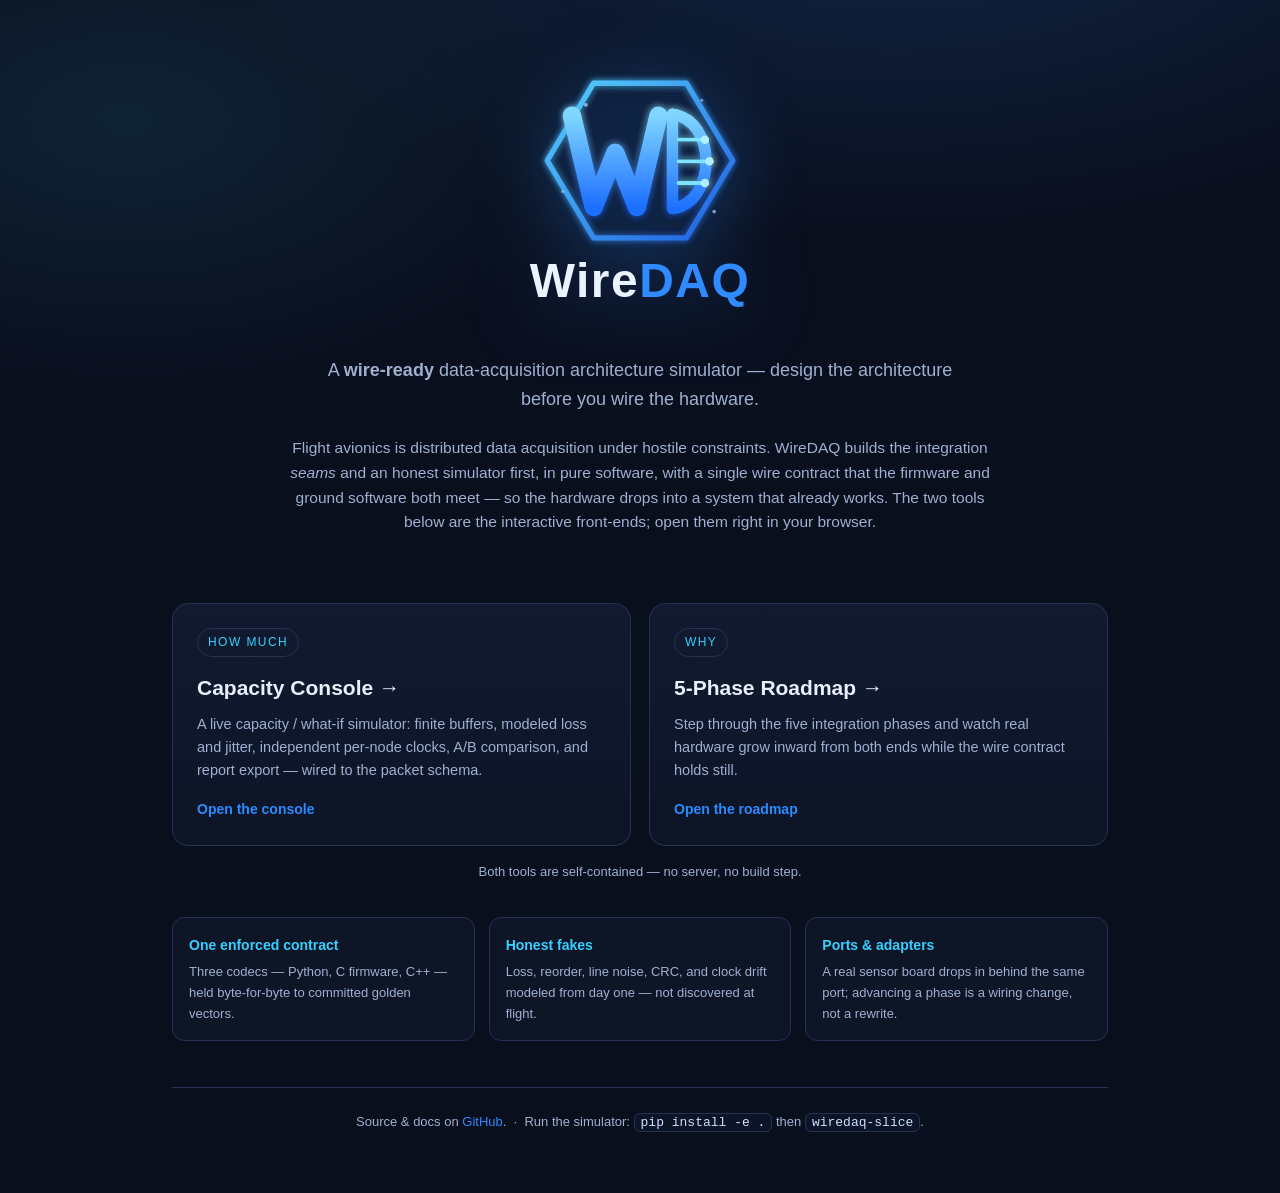
==== site/index.html @ 1b827f24 "Demo site: vector (SVG) logo, transparent background (no white plate) Replace the raster logo + whit" ====
<!DOCTYPE html>
<html lang="en">
<head>
<meta charset="utf-8" />
<meta name="viewport" content="width=device-width, initial-scale=1" />
<title>WireDAQ — wire-ready DAQ architecture simulator</title>
<meta name="description" content="A wire-ready data-acquisition (DAQ) architecture simulator — design the architecture before you wire the hardware. Interactive demos." />
<link rel="icon" type="image/svg+xml" href="./logo.svg" />
<style>
  :root{
    --bg:#0a0f1e; --bg2:#0d1426; --panel:#111a30; --panel2:#16213d;
    --ink:#e8eefc; --muted:#9fb0d0; --line:#243352;
    --blue:#2b8cff; --cyan:#38d0ff; --accent:#1e6fff;
  }
  *{box-sizing:border-box}
  html,body{margin:0}
  body{
    font:16px/1.6 -apple-system,BlinkMacSystemFont,"Segoe UI",Roboto,Helvetica,Arial,sans-serif;
    color:var(--ink); background:
      radial-gradient(1200px 600px at 70% -10%, rgba(43,140,255,.18), transparent 60%),
      radial-gradient(900px 500px at 10% 10%, rgba(56,208,255,.10), transparent 55%),
      var(--bg);
    min-height:100vh;
  }
  .wrap{max-width:980px; margin:0 auto; padding:0 22px}
  header{padding:60px 0 28px; text-align:center}
  .logo-plate{display:inline-block; padding:0}
  .logo-plate img{display:block; width:340px; max-width:80vw; height:auto;
    filter:drop-shadow(0 12px 38px rgba(43,140,255,.35))}
  .sr-only{position:absolute; width:1px; height:1px; padding:0; margin:-1px;
    overflow:hidden; clip:rect(0,0,0,0); white-space:nowrap; border:0}
  .tag{color:var(--muted); font-size:18px; max-width:640px; margin:26px auto 0}
  .lede{color:var(--muted); max-width:720px; margin:22px auto 0; font-size:15.5px}
  .cards{display:grid; grid-template-columns:1fr 1fr; gap:18px; margin:40px 0 16px}
  @media(max-width:680px){.cards{grid-template-columns:1fr}}
  .card{
    display:block; text-decoration:none; color:inherit;
    background:linear-gradient(180deg,var(--panel),var(--bg2));
    border:1px solid var(--line); border-radius:16px; padding:24px;
    transition:transform .15s ease, border-color .15s ease, box-shadow .15s ease;
  }
  .card:hover{transform:translateY(-4px); border-color:var(--blue);
    box-shadow:0 16px 40px rgba(10,16,34,.6), 0 0 0 1px rgba(43,140,255,.25) inset}
  .badge{display:inline-block; font-size:12px; letter-spacing:.12em; text-transform:uppercase;
    color:var(--cyan); border:1px solid var(--line); border-radius:999px; padding:4px 10px; margin-bottom:14px}
  .card h2{margin:0 0 8px; font-size:21px}
  .card p{margin:0; color:var(--muted); font-size:14.5px}
  .card .go{margin-top:16px; color:var(--blue); font-weight:600; font-size:14px}
  .note{color:var(--muted); font-size:13px; text-align:center; margin:6px 0 0}
  .feats{display:grid; grid-template-columns:repeat(3,1fr); gap:14px; margin:34px 0}
  @media(max-width:680px){.feats{grid-template-columns:1fr}}
  .feat{background:rgba(17,26,48,.55); border:1px solid var(--line); border-radius:12px; padding:16px}
  .feat h3{margin:0 0 6px; font-size:14px; color:var(--cyan)}
  .feat p{margin:0; color:var(--muted); font-size:13px}
  footer{border-top:1px solid var(--line); margin-top:46px; padding:24px 0 60px; text-align:center; color:var(--muted); font-size:13px}
  a.link{color:var(--blue); text-decoration:none}
  a.link:hover{text-decoration:underline}
  code{background:#0c1428; border:1px solid var(--line); border-radius:6px; padding:1px 6px; font-size:13px; color:#cfe0ff}
</style>
</head>
<body>
<div class="wrap">
  <header>
    <div class="logo-plate">
      <img src="./logo.svg" alt="WireDAQ — wire-ready DAQ architecture simulator" width="340" />
    </div>
    <h1 class="sr-only">WireDAQ</h1>
    <div class="tag">A <strong>wire-ready</strong> data-acquisition architecture simulator —
      design the architecture before you wire the hardware.</div>
    <p class="lede">
      Flight avionics is distributed data acquisition under hostile constraints. WireDAQ
      builds the integration <em>seams</em> and an honest simulator first, in pure software,
      with a single wire contract that the firmware and ground software both meet — so the
      hardware drops into a system that already works. The two tools below are the
      interactive front-ends; open them right in your browser.
    </p>
  </header>

  <section class="cards">
    <a class="card" href="./dashboard/">
      <span class="badge">how much</span>
      <h2>Capacity Console →</h2>
      <p>A live capacity / what-if simulator: finite buffers, modeled loss and jitter,
         independent per-node clocks, A/B comparison, and report export — wired to the
         packet schema.</p>
      <div class="go">Open the console</div>
    </a>
    <a class="card" href="./roadmap.html">
      <span class="badge">why</span>
      <h2>5-Phase Roadmap →</h2>
      <p>Step through the five integration phases and watch real hardware grow inward from
         both ends while the wire contract holds still.</p>
      <div class="go">Open the roadmap</div>
    </a>
  </section>
  <p class="note">Both tools are self-contained — no server, no build step.</p>

  <section class="feats">
    <div class="feat"><h3>One enforced contract</h3><p>Three codecs — Python, C firmware, C++ — held byte-for-byte to committed golden vectors.</p></div>
    <div class="feat"><h3>Honest fakes</h3><p>Loss, reorder, line noise, CRC, and clock drift modeled from day one — not discovered at flight.</p></div>
    <div class="feat"><h3>Ports &amp; adapters</h3><p>A real sensor board drops in behind the same port; advancing a phase is a wiring change, not a rewrite.</p></div>
  </section>

  <footer>
    Source &amp; docs on <a class="link" href="https://github.com/wuisabel-gif/WireDAQ">GitHub</a>.
    &nbsp;·&nbsp; Run the simulator: <code>pip install -e .</code> then <code>wiredaq-slice</code>.
  </footer>
</div>
</body>
</html>
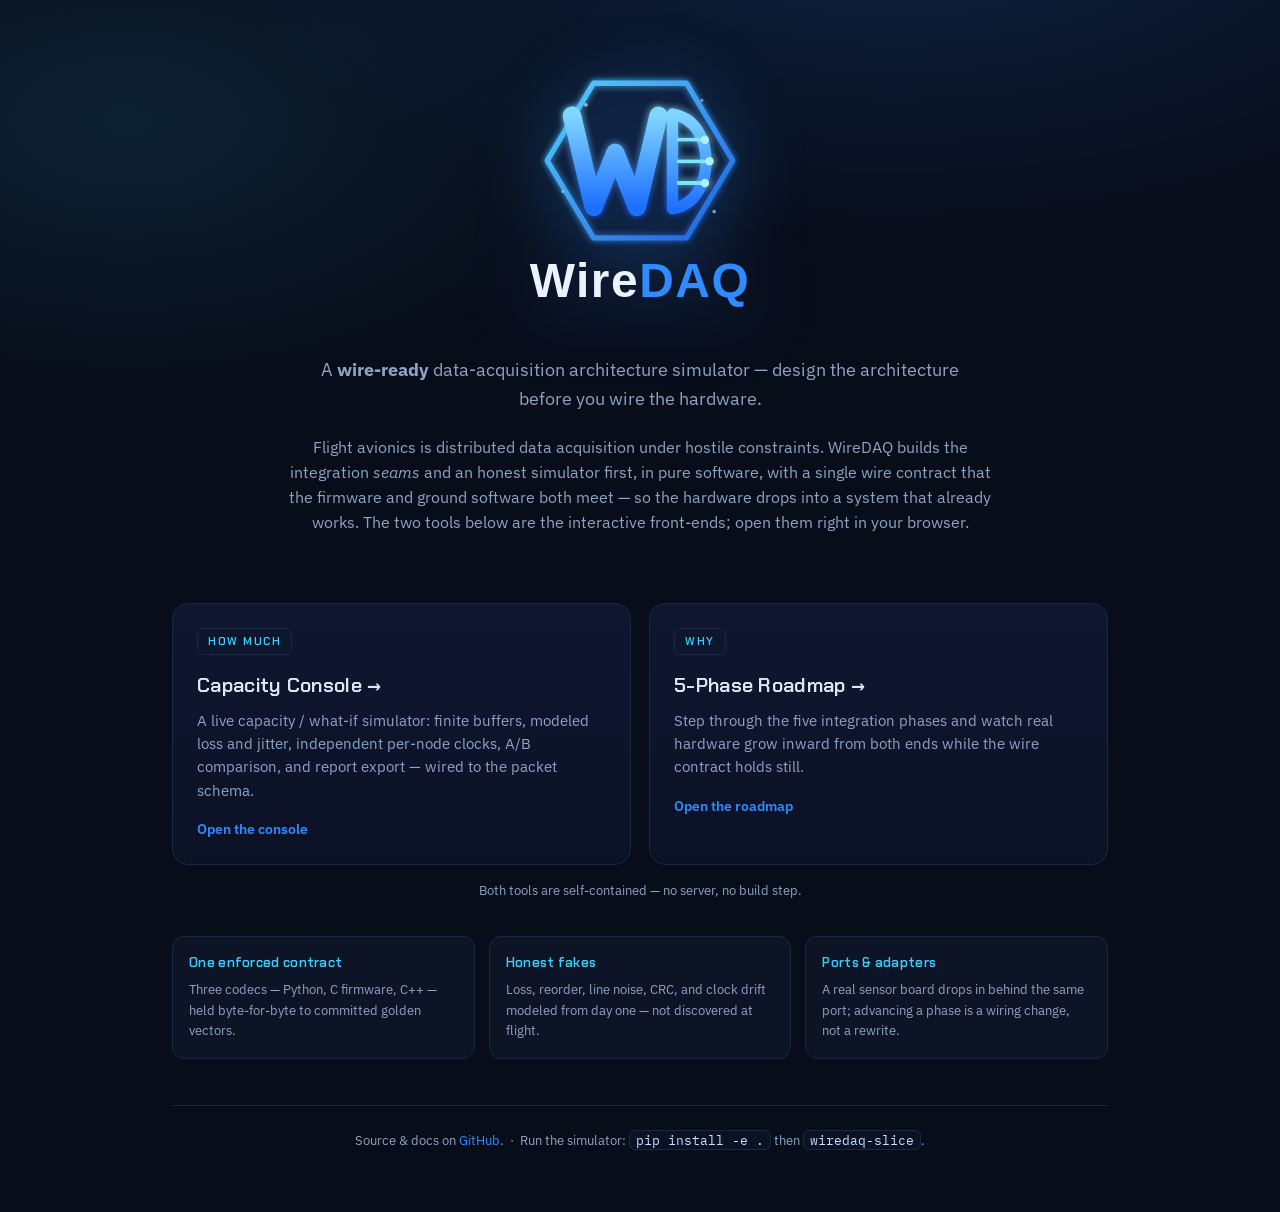
==== commit f761fa9d: "Unify demo pages on a logo-derived navy + blue/cyan palette The landing page and the two interactive" ====
--- a/site/index.html
+++ b/site/index.html
@@ -6,16 +6,19 @@
 <title>WireDAQ — wire-ready DAQ architecture simulator</title>
 <meta name="description" content="A wire-ready data-acquisition (DAQ) architecture simulator — design the architecture before you wire the hardware. Interactive demos." />
 <link rel="icon" type="image/svg+xml" href="./logo.svg" />
+<link rel="preconnect" href="https://fonts.googleapis.com">
+<link rel="preconnect" href="https://fonts.gstatic.com" crossorigin>
+<link href="https://fonts.googleapis.com/css2?family=Chakra+Petch:wght@500;600;700&family=IBM+Plex+Mono:wght@400;500&family=IBM+Plex+Sans:wght@400;500;600&display=swap" rel="stylesheet">
 <style>
   :root{
-    --bg:#0a0f1e; --bg2:#0d1426; --panel:#111a30; --panel2:#16213d;
-    --ink:#e8eefc; --muted:#9fb0d0; --line:#243352;
-    --blue:#2b8cff; --cyan:#38d0ff; --accent:#1e6fff;
+    --bg:#080d1a; --bg2:#0b1226; --panel:#0f1730; --panel2:#131d3a;
+    --ink:#dbe6f7; --muted:#8fa3c4; --line:#1c2742; --line-2:#283655;
+    --blue:#2f8bff; --cyan:#38d0ff; --accent:#2f8bff;
   }
   *{box-sizing:border-box}
   html,body{margin:0}
   body{
-    font:16px/1.6 -apple-system,BlinkMacSystemFont,"Segoe UI",Roboto,Helvetica,Arial,sans-serif;
+    font:15px/1.6 "IBM Plex Sans",system-ui,sans-serif;
     color:var(--ink); background:
       radial-gradient(1200px 600px at 70% -10%, rgba(43,140,255,.18), transparent 60%),
       radial-gradient(900px 500px at 10% 10%, rgba(56,208,255,.10), transparent 55%),
@@ -41,21 +44,22 @@
   }
   .card:hover{transform:translateY(-4px); border-color:var(--blue);
     box-shadow:0 16px 40px rgba(10,16,34,.6), 0 0 0 1px rgba(43,140,255,.25) inset}
-  .badge{display:inline-block; font-size:12px; letter-spacing:.12em; text-transform:uppercase;
-    color:var(--cyan); border:1px solid var(--line); border-radius:999px; padding:4px 10px; margin-bottom:14px}
-  .card h2{margin:0 0 8px; font-size:21px}
+  .badge{display:inline-block; font-family:"Chakra Petch",sans-serif; font-weight:600;
+    font-size:11px; letter-spacing:.14em; text-transform:uppercase;
+    color:var(--cyan); border:1px solid var(--line); border-radius:6px; padding:4px 10px; margin-bottom:14px}
+  .card h2{margin:0 0 8px; font-size:20px; font-family:"Chakra Petch",sans-serif; font-weight:600; letter-spacing:.3px}
   .card p{margin:0; color:var(--muted); font-size:14.5px}
   .card .go{margin-top:16px; color:var(--blue); font-weight:600; font-size:14px}
   .note{color:var(--muted); font-size:13px; text-align:center; margin:6px 0 0}
   .feats{display:grid; grid-template-columns:repeat(3,1fr); gap:14px; margin:34px 0}
   @media(max-width:680px){.feats{grid-template-columns:1fr}}
   .feat{background:rgba(17,26,48,.55); border:1px solid var(--line); border-radius:12px; padding:16px}
-  .feat h3{margin:0 0 6px; font-size:14px; color:var(--cyan)}
+  .feat h3{margin:0 0 6px; font-size:13px; color:var(--cyan); font-family:"Chakra Petch",sans-serif; font-weight:600; letter-spacing:.3px}
   .feat p{margin:0; color:var(--muted); font-size:13px}
   footer{border-top:1px solid var(--line); margin-top:46px; padding:24px 0 60px; text-align:center; color:var(--muted); font-size:13px}
   a.link{color:var(--blue); text-decoration:none}
   a.link:hover{text-decoration:underline}
-  code{background:#0c1428; border:1px solid var(--line); border-radius:6px; padding:1px 6px; font-size:13px; color:#cfe0ff}
+  code{font-family:"IBM Plex Mono",monospace; background:#0a1226; border:1px solid var(--line); border-radius:6px; padding:1px 6px; font-size:12.5px; color:#cfe0ff}
 </style>
 </head>
 <body>
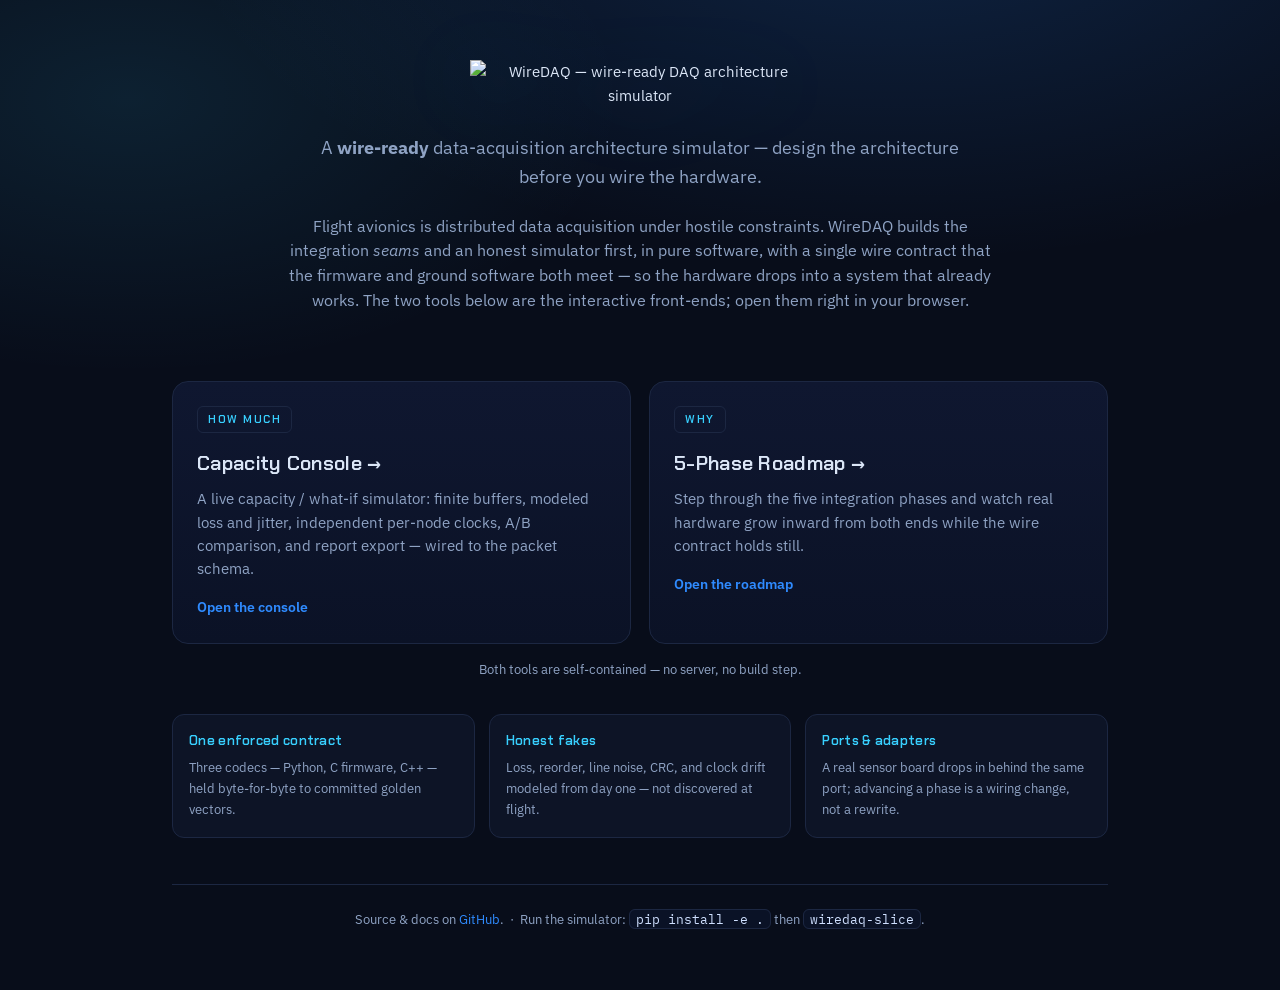
==== commit c99c939a: "Use absolute /WireDAQ/ paths for logo assets; drop duplicate copies Reference the logo (logo.svg) an" ====
--- a/site/index.html
+++ b/site/index.html
@@ -5,7 +5,7 @@
 <meta name="viewport" content="width=device-width, initial-scale=1" />
 <title>WireDAQ — wire-ready DAQ architecture simulator</title>
 <meta name="description" content="A wire-ready data-acquisition (DAQ) architecture simulator — design the architecture before you wire the hardware. Interactive demos." />
-<link rel="icon" type="image/svg+xml" href="./logo.svg" />
+<link rel="icon" type="image/svg+xml" href="/WireDAQ/logo-mark.svg" />
 <link rel="preconnect" href="https://fonts.googleapis.com">
 <link rel="preconnect" href="https://fonts.gstatic.com" crossorigin>
 <link href="https://fonts.googleapis.com/css2?family=Chakra+Petch:wght@500;600;700&family=IBM+Plex+Mono:wght@400;500&family=IBM+Plex+Sans:wght@400;500;600&display=swap" rel="stylesheet">
@@ -66,7 +66,7 @@
 <div class="wrap">
   <header>
     <div class="logo-plate">
-      <img src="./logo.svg" alt="WireDAQ — wire-ready DAQ architecture simulator" width="340" />
+      <img src="/WireDAQ/logo.svg" alt="WireDAQ — wire-ready DAQ architecture simulator" width="340" />
     </div>
     <h1 class="sr-only">WireDAQ</h1>
     <div class="tag">A <strong>wire-ready</strong> data-acquisition architecture simulator —
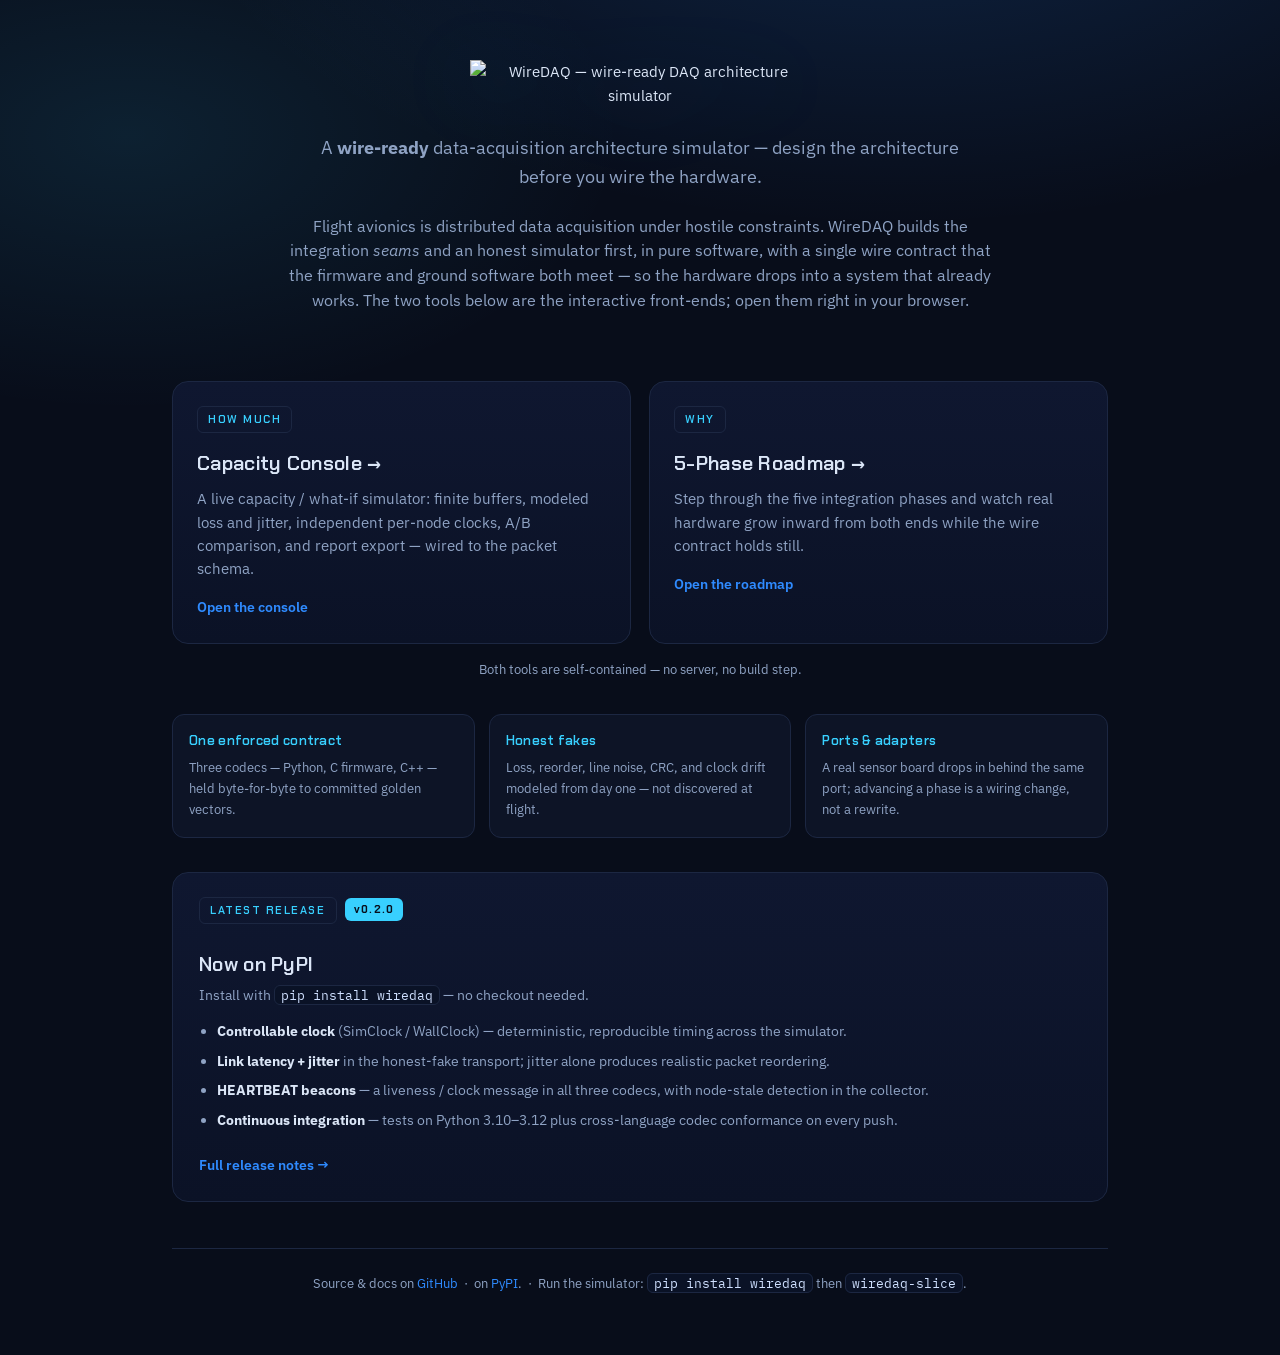
==== commit 7aa6bcb3: "site: add v0.2.0 'what's new' section + PyPI install" ====
--- a/site/index.html
+++ b/site/index.html
@@ -60,6 +60,20 @@
   a.link{color:var(--blue); text-decoration:none}
   a.link:hover{text-decoration:underline}
   code{font-family:"IBM Plex Mono",monospace; background:#0a1226; border:1px solid var(--line); border-radius:6px; padding:1px 6px; font-size:12.5px; color:#cfe0ff}
+  .release{background:linear-gradient(180deg,var(--panel),var(--bg2));
+    border:1px solid var(--line); border-radius:16px; padding:24px 26px; margin:34px 0}
+  .release h2{margin:10px 0 4px; font-size:20px; font-family:"Chakra Petch",sans-serif;
+    font-weight:600; letter-spacing:.3px}
+  .rel-sub{margin:0 0 14px; color:var(--muted); font-size:14px}
+  .rel-list{margin:0; padding-left:18px; color:var(--muted); font-size:14px}
+  .rel-list li{margin:7px 0}
+  .rel-list strong{color:var(--ink)}
+  .rel-link{display:inline-block; margin-top:16px; color:var(--blue); font-weight:600;
+    font-size:14px; text-decoration:none}
+  .rel-link:hover{text-decoration:underline}
+  .pill{display:inline-block; font-family:"Chakra Petch",sans-serif; font-weight:700;
+    font-size:11px; letter-spacing:.12em; color:#08101e; background:var(--cyan);
+    border-radius:6px; padding:3px 9px; margin-left:8px; vertical-align:middle}
 </style>
 </head>
 <body>
@@ -105,9 +119,23 @@
     <div class="feat"><h3>Ports &amp; adapters</h3><p>A real sensor board drops in behind the same port; advancing a phase is a wiring change, not a rewrite.</p></div>
   </section>
 
+  <section class="release">
+    <span class="badge">latest release</span><span class="pill">v0.2.0</span>
+    <h2>Now on PyPI</h2>
+    <p class="rel-sub">Install with <code>pip install wiredaq</code> — no checkout needed.</p>
+    <ul class="rel-list">
+      <li><strong>Controllable clock</strong> (SimClock / WallClock) — deterministic, reproducible timing across the simulator.</li>
+      <li><strong>Link latency + jitter</strong> in the honest-fake transport; jitter alone produces realistic packet reordering.</li>
+      <li><strong>HEARTBEAT beacons</strong> — a liveness / clock message in all three codecs, with node-stale detection in the collector.</li>
+      <li><strong>Continuous integration</strong> — tests on Python 3.10–3.12 plus cross-language codec conformance on every push.</li>
+    </ul>
+    <a class="rel-link" href="https://github.com/wuisabel-gif/WireDAQ/releases/tag/v0.2.0">Full release notes →</a>
+  </section>
+
   <footer>
-    Source &amp; docs on <a class="link" href="https://github.com/wuisabel-gif/WireDAQ">GitHub</a>.
-    &nbsp;·&nbsp; Run the simulator: <code>pip install -e .</code> then <code>wiredaq-slice</code>.
+    Source &amp; docs on <a class="link" href="https://github.com/wuisabel-gif/WireDAQ">GitHub</a>
+    &nbsp;·&nbsp; on <a class="link" href="https://pypi.org/project/wiredaq/">PyPI</a>.
+    &nbsp;·&nbsp; Run the simulator: <code>pip install wiredaq</code> then <code>wiredaq-slice</code>.
   </footer>
 </div>
 </body>
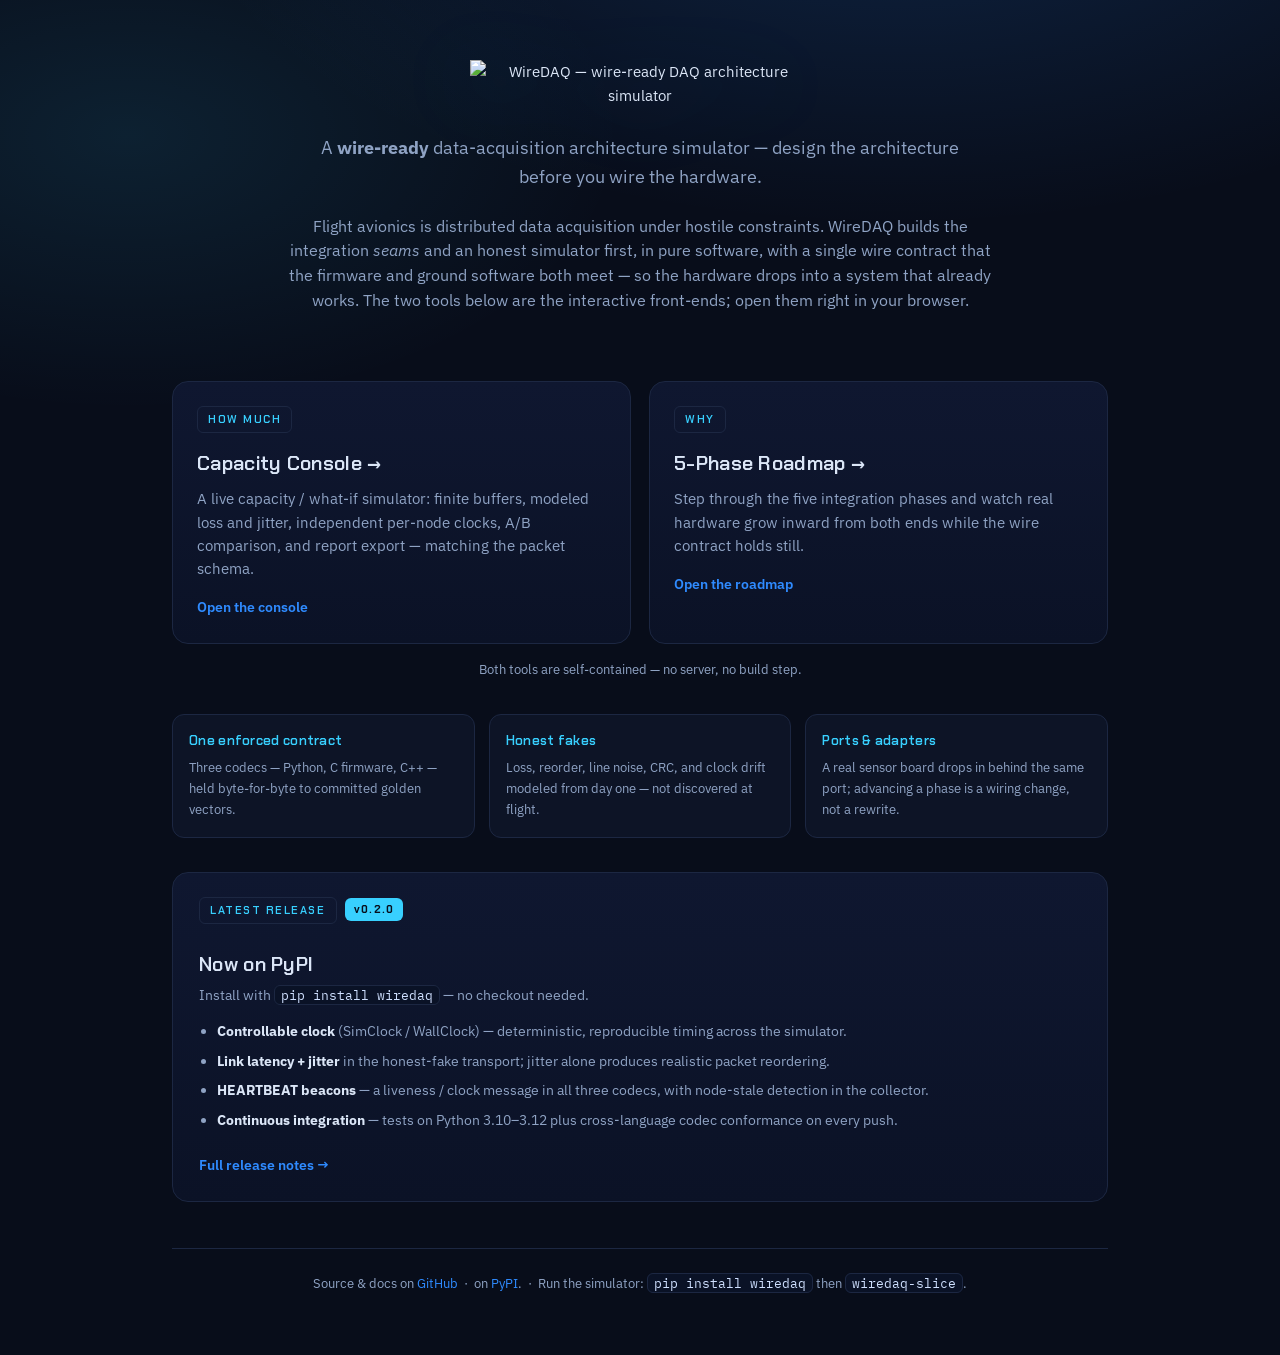
==== commit fe535f78: "docs: fix stale counts, soften overclaims, repair broken demo links - Test count 18 -> 45 (README, b" ====
--- a/site/index.html
+++ b/site/index.html
@@ -99,7 +99,7 @@
       <span class="badge">how much</span>
       <h2>Capacity Console →</h2>
       <p>A live capacity / what-if simulator: finite buffers, modeled loss and jitter,
-         independent per-node clocks, A/B comparison, and report export — wired to the
+         independent per-node clocks, A/B comparison, and report export — matching the
          packet schema.</p>
       <div class="go">Open the console</div>
     </a>
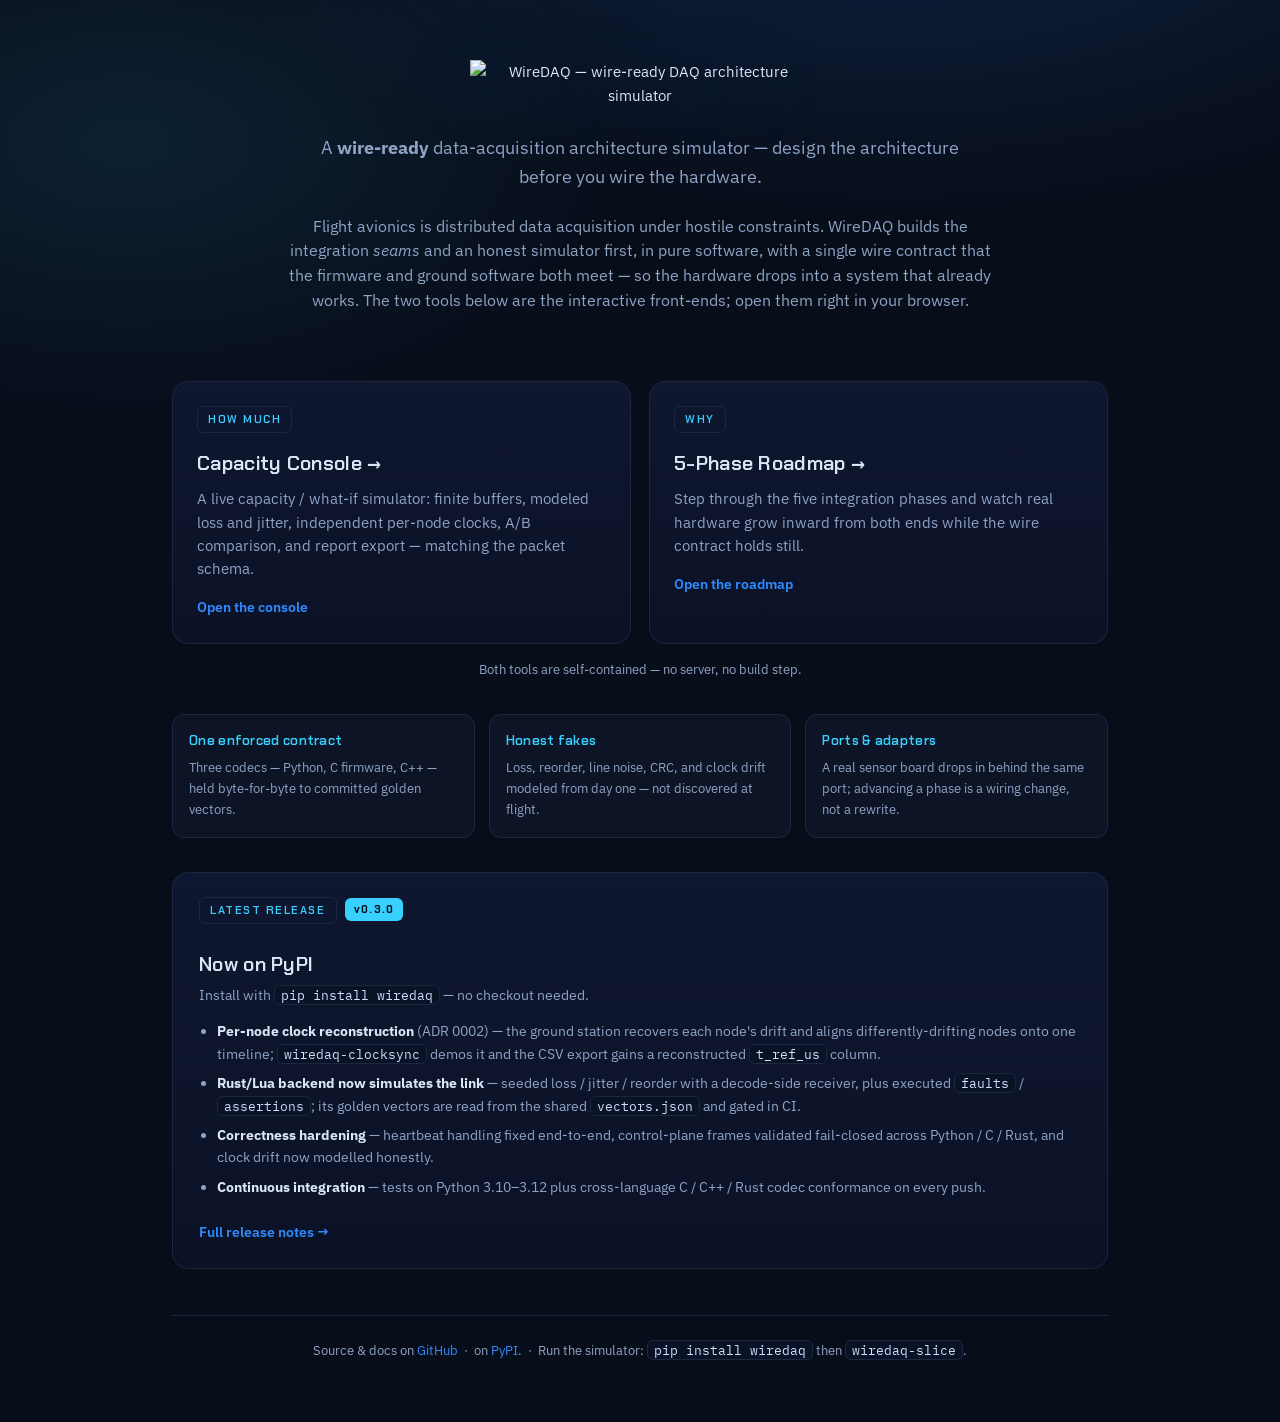
==== commit 8141dd95: "chore: prep 0.3.0 release" ====
--- a/site/index.html
+++ b/site/index.html
@@ -120,16 +120,16 @@
   </section>
 
   <section class="release">
-    <span class="badge">latest release</span><span class="pill">v0.2.0</span>
+    <span class="badge">latest release</span><span class="pill">v0.3.0</span>
     <h2>Now on PyPI</h2>
     <p class="rel-sub">Install with <code>pip install wiredaq</code> — no checkout needed.</p>
     <ul class="rel-list">
-      <li><strong>Controllable clock</strong> (SimClock / WallClock) — deterministic, reproducible timing across the simulator.</li>
-      <li><strong>Link latency + jitter</strong> in the honest-fake transport; jitter alone produces realistic packet reordering.</li>
-      <li><strong>HEARTBEAT beacons</strong> — a liveness / clock message in all three codecs, with node-stale detection in the collector.</li>
-      <li><strong>Continuous integration</strong> — tests on Python 3.10–3.12 plus cross-language codec conformance on every push.</li>
+      <li><strong>Per-node clock reconstruction</strong> (ADR 0002) — the ground station recovers each node's drift and aligns differently-drifting nodes onto one timeline; <code>wiredaq-clocksync</code> demos it and the CSV export gains a reconstructed <code>t_ref_us</code> column.</li>
+      <li><strong>Rust/Lua backend now simulates the link</strong> — seeded loss / jitter / reorder with a decode-side receiver, plus executed <code>faults</code> / <code>assertions</code>; its golden vectors are read from the shared <code>vectors.json</code> and gated in CI.</li>
+      <li><strong>Correctness hardening</strong> — heartbeat handling fixed end-to-end, control-plane frames validated fail-closed across Python / C / Rust, and clock drift now modelled honestly.</li>
+      <li><strong>Continuous integration</strong> — tests on Python 3.10–3.12 plus cross-language C / C++ / Rust codec conformance on every push.</li>
     </ul>
-    <a class="rel-link" href="https://github.com/wuisabel-gif/WireDAQ/releases/tag/v0.2.0">Full release notes →</a>
+    <a class="rel-link" href="https://github.com/wuisabel-gif/WireDAQ/releases/tag/v0.3.0">Full release notes →</a>
   </section>
 
   <footer>
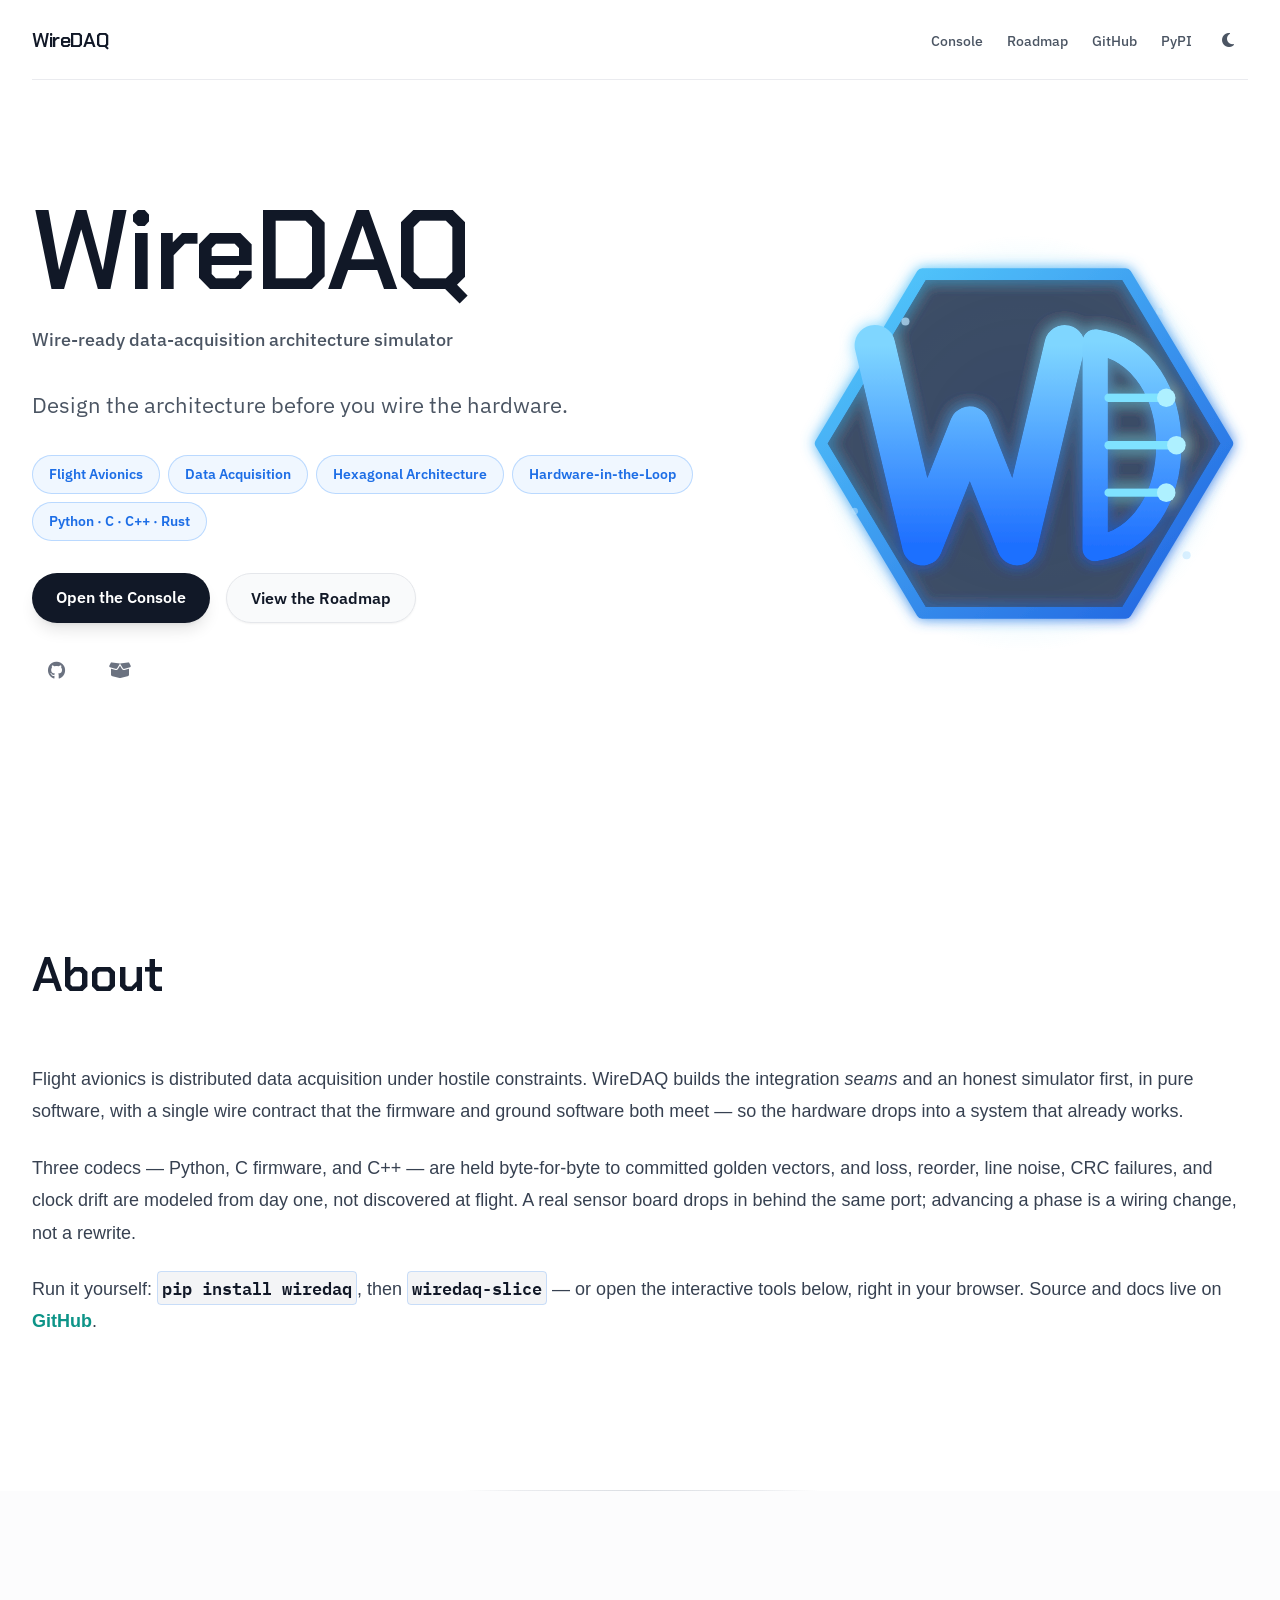
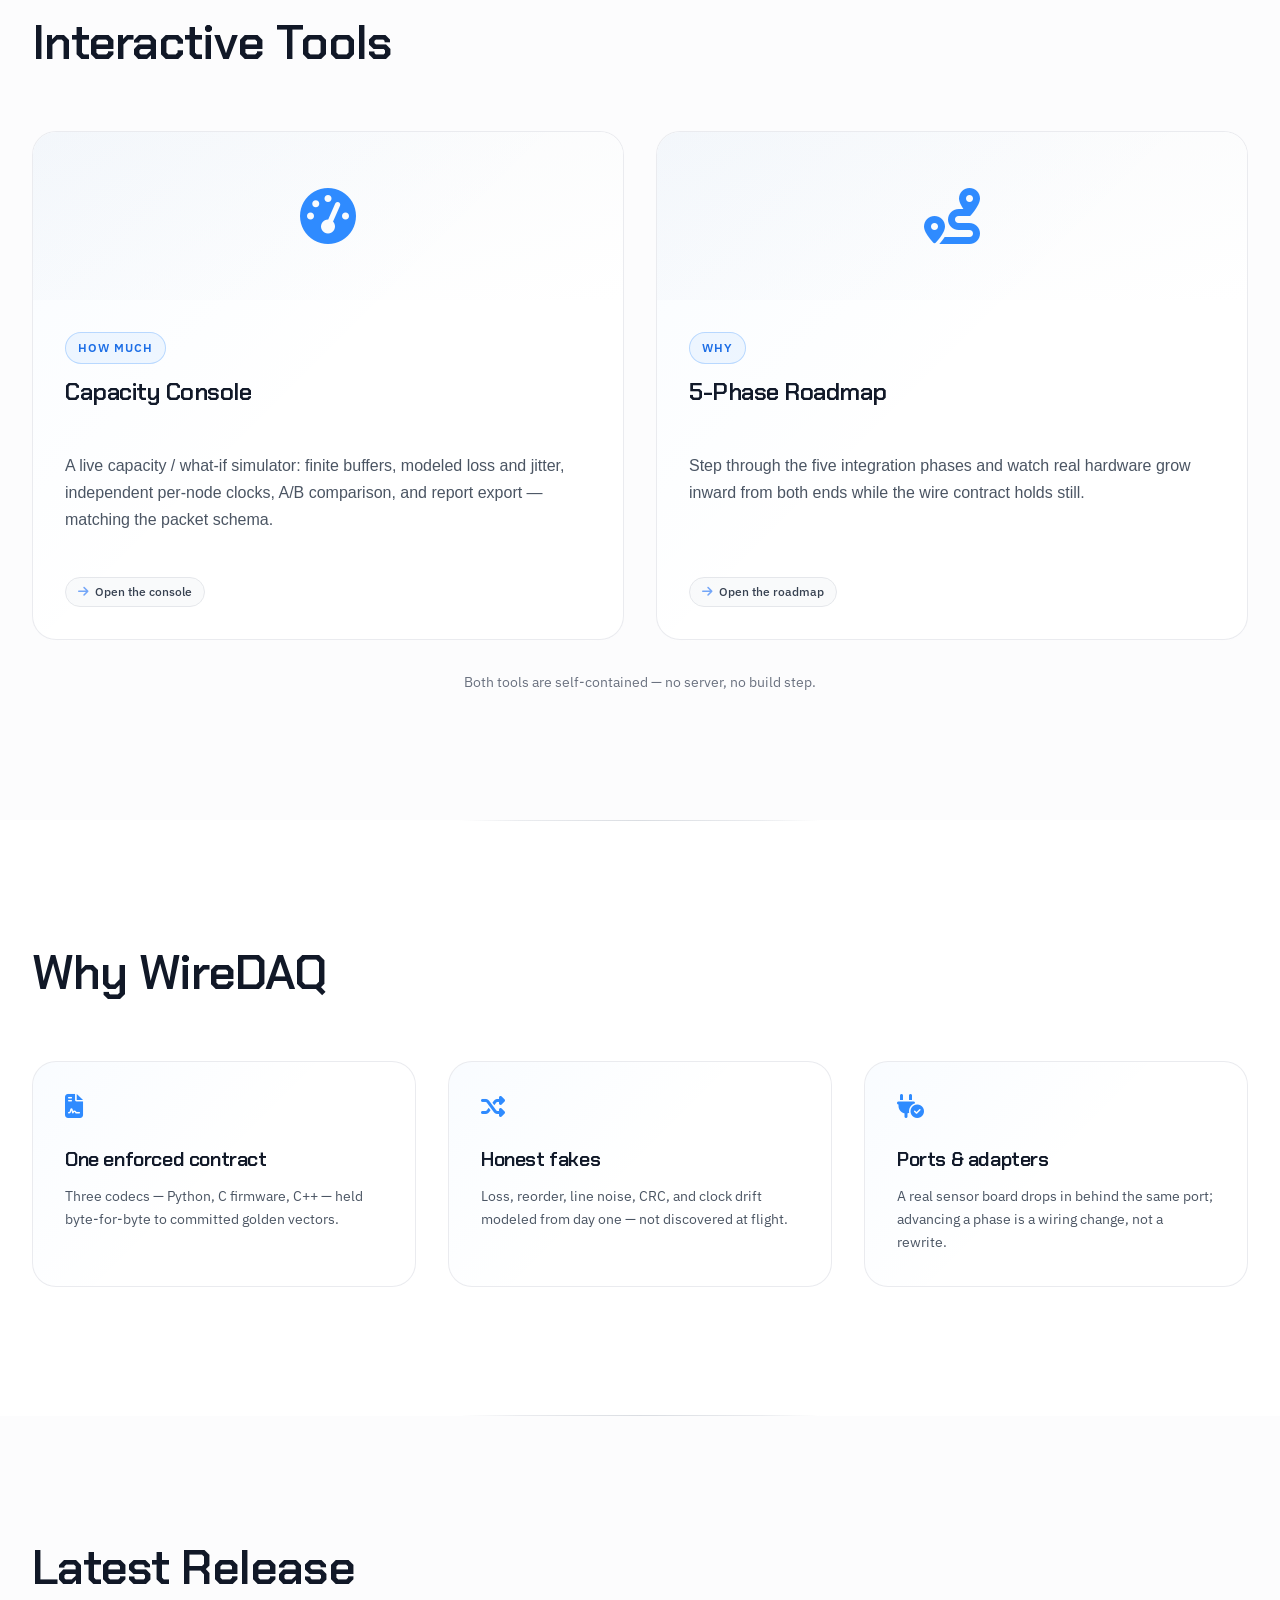
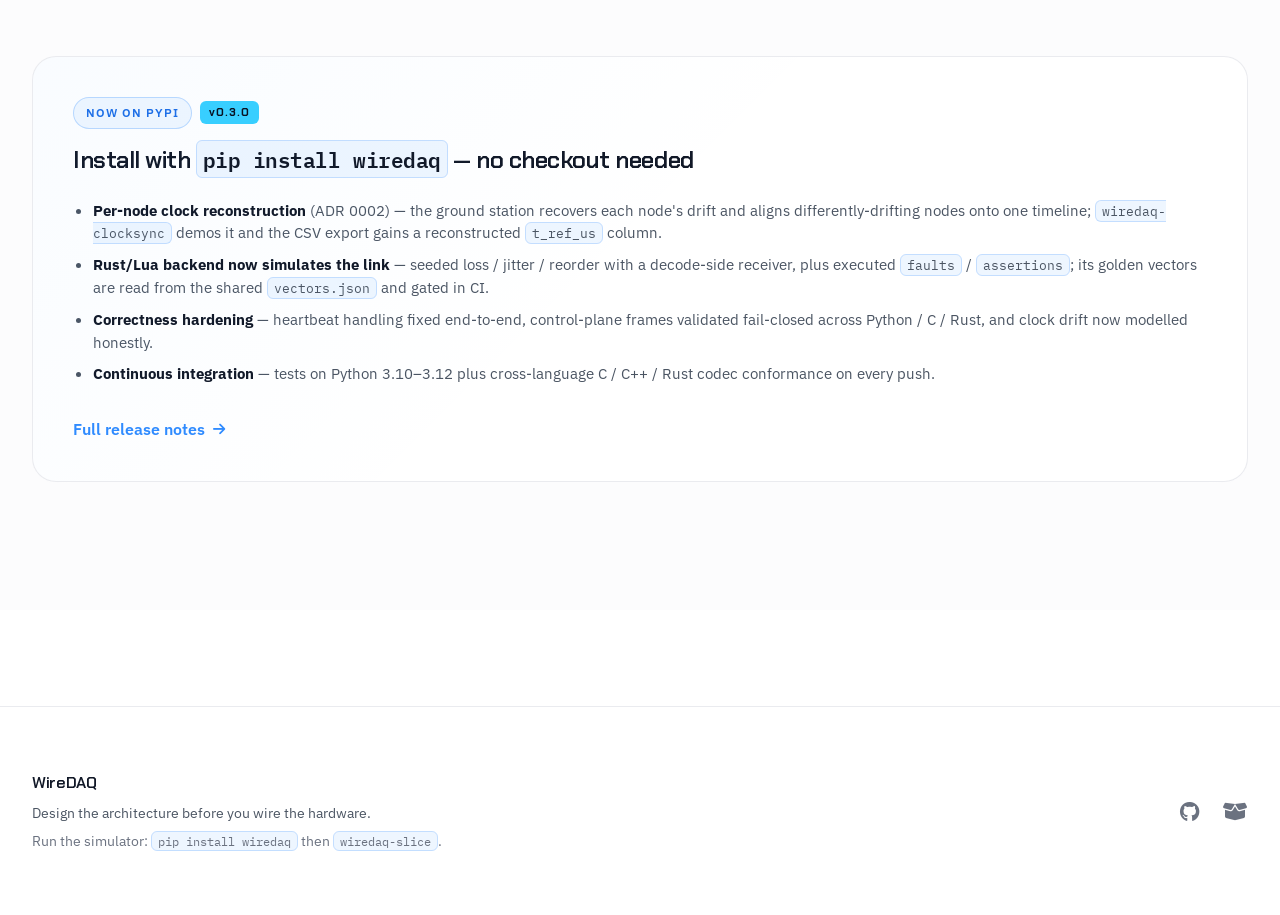
==== commit 00d8b69b: "style: refresh website with template design" ====
--- a/site/index.html
+++ b/site/index.html
@@ -1,142 +1,337 @@
 <!DOCTYPE html>
-<html lang="en">
+<html lang="en" class="scroll-smooth">
 <head>
-<meta charset="utf-8" />
-<meta name="viewport" content="width=device-width, initial-scale=1" />
-<title>WireDAQ — wire-ready DAQ architecture simulator</title>
-<meta name="description" content="A wire-ready data-acquisition (DAQ) architecture simulator — design the architecture before you wire the hardware. Interactive demos." />
-<link rel="icon" type="image/svg+xml" href="/WireDAQ/logo-mark.svg" />
-<link rel="preconnect" href="https://fonts.googleapis.com">
-<link rel="preconnect" href="https://fonts.gstatic.com" crossorigin>
-<link href="https://fonts.googleapis.com/css2?family=Chakra+Petch:wght@500;600;700&family=IBM+Plex+Mono:wght@400;500&family=IBM+Plex+Sans:wght@400;500;600&display=swap" rel="stylesheet">
-<style>
-  :root{
-    --bg:#080d1a; --bg2:#0b1226; --panel:#0f1730; --panel2:#131d3a;
-    --ink:#dbe6f7; --muted:#8fa3c4; --line:#1c2742; --line-2:#283655;
-    --blue:#2f8bff; --cyan:#38d0ff; --accent:#2f8bff;
-  }
-  *{box-sizing:border-box}
-  html,body{margin:0}
-  body{
-    font:15px/1.6 "IBM Plex Sans",system-ui,sans-serif;
-    color:var(--ink); background:
-      radial-gradient(1200px 600px at 70% -10%, rgba(43,140,255,.18), transparent 60%),
-      radial-gradient(900px 500px at 10% 10%, rgba(56,208,255,.10), transparent 55%),
-      var(--bg);
-    min-height:100vh;
-  }
-  .wrap{max-width:980px; margin:0 auto; padding:0 22px}
-  header{padding:60px 0 28px; text-align:center}
-  .logo-plate{display:inline-block; padding:0}
-  .logo-plate img{display:block; width:340px; max-width:80vw; height:auto;
-    filter:drop-shadow(0 12px 38px rgba(43,140,255,.35))}
-  .sr-only{position:absolute; width:1px; height:1px; padding:0; margin:-1px;
-    overflow:hidden; clip:rect(0,0,0,0); white-space:nowrap; border:0}
-  .tag{color:var(--muted); font-size:18px; max-width:640px; margin:26px auto 0}
-  .lede{color:var(--muted); max-width:720px; margin:22px auto 0; font-size:15.5px}
-  .cards{display:grid; grid-template-columns:1fr 1fr; gap:18px; margin:40px 0 16px}
-  @media(max-width:680px){.cards{grid-template-columns:1fr}}
-  .card{
-    display:block; text-decoration:none; color:inherit;
-    background:linear-gradient(180deg,var(--panel),var(--bg2));
-    border:1px solid var(--line); border-radius:16px; padding:24px;
-    transition:transform .15s ease, border-color .15s ease, box-shadow .15s ease;
-  }
-  .card:hover{transform:translateY(-4px); border-color:var(--blue);
-    box-shadow:0 16px 40px rgba(10,16,34,.6), 0 0 0 1px rgba(43,140,255,.25) inset}
-  .badge{display:inline-block; font-family:"Chakra Petch",sans-serif; font-weight:600;
-    font-size:11px; letter-spacing:.14em; text-transform:uppercase;
-    color:var(--cyan); border:1px solid var(--line); border-radius:6px; padding:4px 10px; margin-bottom:14px}
-  .card h2{margin:0 0 8px; font-size:20px; font-family:"Chakra Petch",sans-serif; font-weight:600; letter-spacing:.3px}
-  .card p{margin:0; color:var(--muted); font-size:14.5px}
-  .card .go{margin-top:16px; color:var(--blue); font-weight:600; font-size:14px}
-  .note{color:var(--muted); font-size:13px; text-align:center; margin:6px 0 0}
-  .feats{display:grid; grid-template-columns:repeat(3,1fr); gap:14px; margin:34px 0}
-  @media(max-width:680px){.feats{grid-template-columns:1fr}}
-  .feat{background:rgba(17,26,48,.55); border:1px solid var(--line); border-radius:12px; padding:16px}
-  .feat h3{margin:0 0 6px; font-size:13px; color:var(--cyan); font-family:"Chakra Petch",sans-serif; font-weight:600; letter-spacing:.3px}
-  .feat p{margin:0; color:var(--muted); font-size:13px}
-  footer{border-top:1px solid var(--line); margin-top:46px; padding:24px 0 60px; text-align:center; color:var(--muted); font-size:13px}
-  a.link{color:var(--blue); text-decoration:none}
-  a.link:hover{text-decoration:underline}
-  code{font-family:"IBM Plex Mono",monospace; background:#0a1226; border:1px solid var(--line); border-radius:6px; padding:1px 6px; font-size:12.5px; color:#cfe0ff}
-  .release{background:linear-gradient(180deg,var(--panel),var(--bg2));
-    border:1px solid var(--line); border-radius:16px; padding:24px 26px; margin:34px 0}
-  .release h2{margin:10px 0 4px; font-size:20px; font-family:"Chakra Petch",sans-serif;
-    font-weight:600; letter-spacing:.3px}
-  .rel-sub{margin:0 0 14px; color:var(--muted); font-size:14px}
-  .rel-list{margin:0; padding-left:18px; color:var(--muted); font-size:14px}
-  .rel-list li{margin:7px 0}
-  .rel-list strong{color:var(--ink)}
-  .rel-link{display:inline-block; margin-top:16px; color:var(--blue); font-weight:600;
-    font-size:14px; text-decoration:none}
-  .rel-link:hover{text-decoration:underline}
-  .pill{display:inline-block; font-family:"Chakra Petch",sans-serif; font-weight:700;
-    font-size:11px; letter-spacing:.12em; color:#08101e; background:var(--cyan);
-    border-radius:6px; padding:3px 9px; margin-left:8px; vertical-align:middle}
-</style>
+    <meta charset="UTF-8">
+    <meta name="viewport" content="width=device-width, initial-scale=1.0">
+    <title>WireDAQ | Wire-ready DAQ architecture simulator</title>
+    <meta name="description" content="A wire-ready data-acquisition (DAQ) architecture simulator — design the architecture before you wire the hardware. Interactive console and roadmap, pure software, one enforced wire contract.">
+
+    <meta property="og:title" content="WireDAQ | Wire-ready DAQ architecture simulator">
+    <meta property="og:description" content="Design the architecture before you wire the hardware. An honest DAQ simulator with a single wire contract that firmware and ground software both meet.">
+    <meta property="og:type" content="website">
+    <meta property="og:url" content="https://wuisabel-gif.github.io/WireDAQ/">
+    <meta property="og:image" content="https://wuisabel-gif.github.io/WireDAQ/logo.png">
+
+    <meta name="twitter:card" content="summary_large_image">
+    <meta name="twitter:title" content="WireDAQ | Wire-ready DAQ architecture simulator">
+    <meta name="twitter:description" content="Design the architecture before you wire the hardware. An honest DAQ simulator with a single wire contract that firmware and ground software both meet.">
+    <meta name="twitter:image" content="https://wuisabel-gif.github.io/WireDAQ/logo.png">
+
+    <link rel="canonical" href="https://wuisabel-gif.github.io/WireDAQ/">
+    <link rel="icon" type="image/svg+xml" href="logo-mark.svg">
+
+    <script type="application/ld+json">
+    {
+      "@context": "https://schema.org",
+      "@type": "SoftwareApplication",
+      "name": "WireDAQ",
+      "url": "https://wuisabel-gif.github.io/WireDAQ/",
+      "description": "A wire-ready data-acquisition (DAQ) architecture simulator — design the architecture before you wire the hardware.",
+      "applicationCategory": "DeveloperApplication",
+      "operatingSystem": "Cross-platform",
+      "codeRepository": "https://github.com/wuisabel-gif/WireDAQ",
+      "installUrl": "https://pypi.org/project/wiredaq/",
+      "programmingLanguage": ["Python", "C", "C++", "Rust"]
+    }
+    </script>
+
+    <link rel="stylesheet" href="static/theme.css">
+    <link rel="preconnect" href="https://fonts.googleapis.com">
+    <link rel="preconnect" href="https://fonts.gstatic.com" crossorigin>
+    <link href="https://fonts.googleapis.com/css2?family=Chakra+Petch:wght@500;600;700&family=IBM+Plex+Mono:wght@400;500&family=IBM+Plex+Sans:wght@400;500;600&display=swap" rel="stylesheet">
+    <link rel="stylesheet" href="https://cdnjs.cloudflare.com/ajax/libs/font-awesome/6.4.0/css/all.min.css">
+
+    <style>
+      /* ---- WireDAQ brand layer on top of the template theme ---- */
+      body{font-family:"IBM Plex Sans",system-ui,sans-serif}
+      .heading{font-family:"Chakra Petch",sans-serif;font-weight:600;letter-spacing:-.02em}
+      .fluid-heading-hero{letter-spacing:-.02em}
+      code{font-family:"IBM Plex Mono",ui-monospace,monospace;font-size:.875em;
+           background:rgba(47,139,255,.08);border:1px solid rgba(47,139,255,.22);
+           border-radius:6px;padding:1px 6px}
+      .dark code{background:rgba(56,208,255,.10);border-color:rgba(56,208,255,.25);color:#bfe3ff}
+
+      /* Brand accent — WireDAQ wire-blue/cyan (replaces the template's teal) */
+      .accent{color:#2f8bff}
+      .dark .accent{color:#56cffd}
+      .accent-hover{transition:color .2s ease}
+      .accent-hover:hover{color:#2f8bff}
+      .dark .accent-hover:hover{color:#56cffd}
+      .tag-pill{display:inline-block;padding:.5rem 1rem;font-size:.875rem;font-weight:600;
+        color:#1d6ee6;background:rgba(47,139,255,.07);border:1px solid rgba(47,139,255,.28);
+        border-radius:9999px}
+      .dark .tag-pill{color:#7fd6ff;background:rgba(56,208,255,.08);border-color:rgba(56,208,255,.30)}
+      .badge-pill{display:inline-block;font-size:.75rem;font-weight:600;text-transform:uppercase;
+        letter-spacing:.08em;color:#1d6ee6;background:rgba(47,139,255,.07);
+        border:1px solid rgba(47,139,255,.28);border-radius:9999px;padding:.375rem .75rem}
+      .dark .badge-pill{color:#56cffd;background:rgba(56,208,255,.08);border-color:rgba(56,208,255,.30)}
+      .ver-pill{display:inline-block;font-family:"Chakra Petch",sans-serif;font-weight:700;
+        font-size:.7rem;letter-spacing:.1em;color:#08101e;background:#38d0ff;
+        border-radius:6px;padding:3px 9px;margin-left:.5rem;vertical-align:middle}
+
+      .card-title{transition:color .2s ease}
+      .group:hover .card-title{color:#2f8bff}
+      .dark .group:hover .card-title{color:#56cffd}
+
+      .elysian-card:hover{border-color:rgba(47,139,255,.35)}
+      .dark .elysian-card:hover{border-color:rgba(86,207,253,.4)}
+      .elysian-card:before{background:linear-gradient(135deg,rgba(47,139,255,.03),transparent 50%)}
+      .dark .elysian-card:before{background:linear-gradient(135deg,rgba(56,208,255,.04),transparent 50%)}
+      .social-icon-link:hover{color:#2f8bff}
+      .dark .social-icon-link:hover{color:#56cffd}
+
+      .hero-glow{position:absolute;inset:-12%;border-radius:9999px;pointer-events:none;
+        background:radial-gradient(closest-side,rgba(47,139,255,.22),rgba(56,208,255,.10) 55%,transparent 75%)}
+      .tool-visual{display:flex;align-items:center;justify-content:center;padding:3.5rem 1.5rem;
+        position:relative;overflow:hidden;background:linear-gradient(to bottom right,#f9fafb,#fff)}
+      .dark .tool-visual{background:linear-gradient(to bottom right,#1f2937,#111827)}
+      .tool-icon{font-size:3.5rem;line-height:1;color:#2f8bff}
+      .dark .tool-icon{color:#56cffd}
+      .feat-icon{font-size:1.5rem;line-height:1;color:#2f8bff}
+      .dark .feat-icon{color:#56cffd}
+
+      .rel-list{margin:0;padding-left:1.25rem;list-style:disc;font-size:.95rem;color:#4b5563}
+      .dark .rel-list{color:#9ca3af}
+      .rel-list li{margin:.55rem 0}
+      .rel-list strong{color:#111827}
+      .dark .rel-list strong{color:#fff}
+      .rel-sub{color:#4b5563}
+      .dark .rel-sub{color:#9ca3af}
+    </style>
+
+    <script src="static/theme.js"></script>
 </head>
-<body>
-<div class="wrap">
-  <header>
-    <div class="logo-plate">
-      <img src="/WireDAQ/logo.svg" alt="WireDAQ — wire-ready DAQ architecture simulator" width="340" />
+<body class="antialiased bg-white dark:bg-slate-900 text-gray-900 dark:text-white">
+    <div class="elysian-background noise-texture"></div>
+
+<header class="fixed top-0 left-0 right-0 z-50">
+    <nav class="bg-white/80 dark:bg-slate-900/80 backdrop-blur-lg">
+        <div class="max-w-7xl mx-auto px-6 lg:px-8">
+            <div class="flex justify-between items-center h-20 border-b border-gray-200/80 dark:border-gray-800/80">
+                <a href="./" class="text-xl font-bold heading text-gray-900 dark:text-white">WireDAQ</a>
+                <div class="flex items-center gap-4">
+                    <ul class="hidden lg:flex items-center gap-6">
+                        <li><a href="dashboard/" class="text-sm font-medium transition-colors text-gray-600 dark:text-gray-300 accent-hover">Console</a></li>
+                        <li><a href="roadmap.html" class="text-sm font-medium transition-colors text-gray-600 dark:text-gray-300 accent-hover">Roadmap</a></li>
+                        <li><a href="https://github.com/wuisabel-gif/WireDAQ" target="_blank" rel="noopener" class="text-sm font-medium transition-colors text-gray-600 dark:text-gray-300 accent-hover">GitHub</a></li>
+                        <li><a href="https://pypi.org/project/wiredaq/" target="_blank" rel="noopener" class="text-sm font-medium transition-colors text-gray-600 dark:text-gray-300 accent-hover">PyPI</a></li>
+                    </ul>
+                    <button onclick="toggleDarkMode()" class="w-10 h-10 flex items-center justify-center rounded-full text-gray-600 dark:text-gray-300 hover:bg-gray-100 dark:hover:bg-gray-800 transition-colors" aria-label="Toggle dark mode">
+                        <i id="theme-icon" class="fas fa-moon"></i>
+                    </button>
+                    <button onclick="toggleMobileMenu()" class="lg:hidden w-10 h-10 flex items-center justify-center rounded-full text-gray-600 dark:text-gray-300" aria-label="Open Menu">
+                        <i class="fas fa-bars"></i>
+                    </button>
+                </div>
+            </div>
+        </div>
+    </nav>
+    <div id="mobile-menu" class="fixed inset-0 bg-white/95 dark:bg-slate-900/95 backdrop-blur-lg z-50 flex items-center justify-center
+                                opacity-0 invisible transition-opacity duration-300">
+        <button onclick="toggleMobileMenu()" class="absolute top-6 right-6 w-12 h-12 flex items-center justify-center text-gray-600 dark:text-gray-300" aria-label="Close Menu">
+            <i class="fas fa-times fa-lg"></i>
+        </button>
+        <ul class="text-center space-y-8">
+            <li><a href="dashboard/" onclick="toggleMobileMenu()" class="text-3xl heading text-gray-900 dark:text-white">Console</a></li>
+            <li><a href="roadmap.html" onclick="toggleMobileMenu()" class="text-3xl heading text-gray-900 dark:text-white">Roadmap</a></li>
+            <li><a href="https://github.com/wuisabel-gif/WireDAQ" onclick="toggleMobileMenu()" class="text-3xl heading text-gray-900 dark:text-white">GitHub</a></li>
+            <li><a href="https://pypi.org/project/wiredaq/" onclick="toggleMobileMenu()" class="text-3xl heading text-gray-900 dark:text-white">PyPI</a></li>
+        </ul>
     </div>
-    <h1 class="sr-only">WireDAQ</h1>
-    <div class="tag">A <strong>wire-ready</strong> data-acquisition architecture simulator —
-      design the architecture before you wire the hardware.</div>
-    <p class="lede">
-      Flight avionics is distributed data acquisition under hostile constraints. WireDAQ
-      builds the integration <em>seams</em> and an honest simulator first, in pure software,
-      with a single wire contract that the firmware and ground software both meet — so the
-      hardware drops into a system that already works. The two tools below are the
-      interactive front-ends; open them right in your browser.
-    </p>
-  </header>
-
-  <section class="cards">
-    <a class="card" href="./dashboard/">
-      <span class="badge">how much</span>
-      <h2>Capacity Console →</h2>
-      <p>A live capacity / what-if simulator: finite buffers, modeled loss and jitter,
-         independent per-node clocks, A/B comparison, and report export — matching the
-         packet schema.</p>
-      <div class="go">Open the console</div>
-    </a>
-    <a class="card" href="./roadmap.html">
-      <span class="badge">why</span>
-      <h2>5-Phase Roadmap →</h2>
-      <p>Step through the five integration phases and watch real hardware grow inward from
-         both ends while the wire contract holds still.</p>
-      <div class="go">Open the roadmap</div>
-    </a>
-  </section>
-  <p class="note">Both tools are self-contained — no server, no build step.</p>
-
-  <section class="feats">
-    <div class="feat"><h3>One enforced contract</h3><p>Three codecs — Python, C firmware, C++ — held byte-for-byte to committed golden vectors.</p></div>
-    <div class="feat"><h3>Honest fakes</h3><p>Loss, reorder, line noise, CRC, and clock drift modeled from day one — not discovered at flight.</p></div>
-    <div class="feat"><h3>Ports &amp; adapters</h3><p>A real sensor board drops in behind the same port; advancing a phase is a wiring change, not a rewrite.</p></div>
-  </section>
-
-  <section class="release">
-    <span class="badge">latest release</span><span class="pill">v0.3.0</span>
-    <h2>Now on PyPI</h2>
-    <p class="rel-sub">Install with <code>pip install wiredaq</code> — no checkout needed.</p>
-    <ul class="rel-list">
-      <li><strong>Per-node clock reconstruction</strong> (ADR 0002) — the ground station recovers each node's drift and aligns differently-drifting nodes onto one timeline; <code>wiredaq-clocksync</code> demos it and the CSV export gains a reconstructed <code>t_ref_us</code> column.</li>
-      <li><strong>Rust/Lua backend now simulates the link</strong> — seeded loss / jitter / reorder with a decode-side receiver, plus executed <code>faults</code> / <code>assertions</code>; its golden vectors are read from the shared <code>vectors.json</code> and gated in CI.</li>
-      <li><strong>Correctness hardening</strong> — heartbeat handling fixed end-to-end, control-plane frames validated fail-closed across Python / C / Rust, and clock drift now modelled honestly.</li>
-      <li><strong>Continuous integration</strong> — tests on Python 3.10–3.12 plus cross-language C / C++ / Rust codec conformance on every push.</li>
-    </ul>
-    <a class="rel-link" href="https://github.com/wuisabel-gif/WireDAQ/releases/tag/v0.3.0">Full release notes →</a>
-  </section>
-
-  <footer>
-    Source &amp; docs on <a class="link" href="https://github.com/wuisabel-gif/WireDAQ">GitHub</a>
-    &nbsp;·&nbsp; on <a class="link" href="https://pypi.org/project/wiredaq/">PyPI</a>.
-    &nbsp;·&nbsp; Run the simulator: <code>pip install wiredaq</code> then <code>wiredaq-slice</code>.
-  </footer>
-</div>
+</header>
+
+<main>
+    <!-- ============================ HERO ============================ -->
+    <section class="relative pt-40 pb-24 sm:pt-48 sm:pb-32">
+        <div class="max-w-7xl mx-auto px-6 lg:px-8">
+            <div class="grid grid-cols-1 lg:grid-cols-5 gap-12 lg:gap-16 items-center">
+                <div class="lg:col-span-3 text-center lg:text-left">
+                    <div class="space-y-8">
+                        <div class="space-y-4">
+                            <h1 class="fluid-heading-hero heading text-gray-900 dark:text-white">
+                                WireDAQ
+                            </h1>
+                            <p class="text-lg text-gray-600 dark:text-gray-400 font-medium">
+                                Wire-ready data-acquisition architecture simulator
+                            </p>
+                        </div>
+                        <p class="fluid-text-large text-gray-600 dark:text-gray-300 max-w-2xl mx-auto lg:mx-0 leading-relaxed">
+                            Design the architecture before you wire the hardware.
+                        </p>
+
+                        <div class="flex flex-wrap justify-center lg:justify-start gap-2">
+                            <span class="tag-pill">Flight Avionics</span>
+                            <span class="tag-pill">Data Acquisition</span>
+                            <span class="tag-pill">Hexagonal Architecture</span>
+                            <span class="tag-pill">Hardware-in-the-Loop</span>
+                            <span class="tag-pill">Python · C · C++ · Rust</span>
+                        </div>
+
+                        <div class="space-y-6">
+                            <div class="flex flex-wrap justify-center lg:justify-start gap-4">
+                                <a href="dashboard/" class="inline-block px-6 py-3 bg-gray-900 dark:bg-white text-white dark:text-gray-900 text-base font-semibold rounded-full shadow-lg hover:-translate-y-1 transition-transform">Open the Console</a>
+                                <a href="roadmap.html" class="inline-block px-6 py-3 bg-gray-50 dark:bg-gray-800 border border-gray-200 dark:border-gray-700 text-gray-900 dark:text-white font-semibold rounded-full shadow-sm hover:-translate-y-1 transition-transform">View the Roadmap</a>
+                            </div>
+                            <div class="flex justify-center lg:justify-start gap-4 text-gray-500 dark:text-gray-400">
+                                <a href="https://github.com/wuisabel-gif/WireDAQ" target="_blank" rel="noopener" aria-label="GitHub" class="social-icon-link"><i class="fab fa-github fa-lg"></i></a>
+                                <a href="https://pypi.org/project/wiredaq/" target="_blank" rel="noopener" aria-label="PyPI" class="social-icon-link"><i class="fas fa-box-open fa-lg"></i></a>
+                            </div>
+                        </div>
+                    </div>
+                </div>
+                <div class="lg:col-span-2 relative flex justify-center order-first lg:order-last">
+                    <div class="relative w-80 h-80 lg:w-[28rem] lg:h-[28rem]">
+                        <div class="hero-glow"></div>
+                        <img src="logo-mark.svg" alt="WireDAQ — wire-ready DAQ architecture simulator" class="relative w-full h-full object-contain">
+                    </div>
+                </div>
+            </div>
+        </div>
+    </section>
+
+    <!-- ============================ ABOUT ============================ -->
+    <section class="py-24 sm:py-32">
+        <div class="max-w-7xl mx-auto px-6 lg:px-8 reveal">
+            <div class="mb-16">
+                <h2 class="text-4xl lg:text-5xl heading text-gray-900 dark:text-white mb-4">About</h2>
+            </div>
+
+            <div class="prose-bio max-w-4xl mx-auto">
+                <p>Flight avionics is distributed data acquisition under hostile constraints. WireDAQ builds the integration <em>seams</em> and an honest simulator first, in pure software, with a single wire contract that the firmware and ground software both meet — so the hardware drops into a system that already works.</p>
+                <p>Three codecs — Python, C firmware, and C++ — are held byte-for-byte to committed golden vectors, and loss, reorder, line noise, CRC failures, and clock drift are modeled from day one, not discovered at flight. A real sensor board drops in behind the same port; advancing a phase is a wiring change, not a rewrite.</p>
+                <p>Run it yourself: <code>pip install wiredaq</code>, then <code>wiredaq-slice</code> — or open the interactive tools below, right in your browser. Source and docs live on <a href="https://github.com/wuisabel-gif/WireDAQ" target="_blank" rel="noopener" class="accent accent-hover">GitHub</a>.</p>
+            </div>
+        </div>
+    </section>
+
+    <div class="elysian-divider"></div>
+
+    <!-- ============================ TOOLS ============================ -->
+    <section class="py-24 sm:py-32 bg-gray-50/50 dark:bg-gray-800/50">
+        <div class="max-w-7xl mx-auto px-6 lg:px-8 reveal">
+            <div class="mb-16">
+                <h2 class="text-4xl lg:text-5xl heading text-gray-900 dark:text-white mb-4">Interactive Tools</h2>
+            </div>
+
+            <div class="grid grid-cols-1 md:grid-cols-2 gap-8">
+                <div class="flex flex-col h-full elysian-card overflow-hidden project-card group">
+                    <div class="tool-visual">
+                        <i class="fas fa-gauge-high tool-icon"></i>
+                    </div>
+                    <div class="flex flex-col flex-grow p-8">
+                        <div class="mb-6">
+                            <span class="badge-pill mb-3">How much</span>
+                            <h3 class="text-2xl font-bold heading text-gray-900 dark:text-white card-title">Capacity Console</h3>
+                        </div>
+                        <div class="prose-secondary flex-grow">
+                            <p>A live capacity / what-if simulator: finite buffers, modeled loss and jitter, independent per-node clocks, A/B comparison, and report export — matching the packet schema.</p>
+                        </div>
+                        <div class="flex flex-wrap items-center gap-2 mt-6 publication-actions">
+                            <a href="dashboard/" class="inline-flex items-center gap-1.5 px-3 py-1.5 text-xs font-medium bg-gray-50 dark:bg-gray-800 hover:bg-gray-100 dark:hover:bg-gray-700 text-gray-700 dark:text-gray-300 accent-hover border border-gray-200 dark:border-gray-700 rounded-full transition-all">
+                                <i class="fas fa-arrow-right text-blue-500/70"></i> Open the console
+                            </a>
+                        </div>
+                    </div>
+                </div>
+
+                <div class="flex flex-col h-full elysian-card overflow-hidden project-card group">
+                    <div class="tool-visual">
+                        <i class="fas fa-route tool-icon"></i>
+                    </div>
+                    <div class="flex flex-col flex-grow p-8">
+                        <div class="mb-6">
+                            <span class="badge-pill mb-3">Why</span>
+                            <h3 class="text-2xl font-bold heading text-gray-900 dark:text-white card-title">5-Phase Roadmap</h3>
+                        </div>
+                        <div class="prose-secondary flex-grow">
+                            <p>Step through the five integration phases and watch real hardware grow inward from both ends while the wire contract holds still.</p>
+                        </div>
+                        <div class="flex flex-wrap items-center gap-2 mt-6 publication-actions">
+                            <a href="roadmap.html" class="inline-flex items-center gap-1.5 px-3 py-1.5 text-xs font-medium bg-gray-50 dark:bg-gray-800 hover:bg-gray-100 dark:hover:bg-gray-700 text-gray-700 dark:text-gray-300 accent-hover border border-gray-200 dark:border-gray-700 rounded-full transition-all">
+                                <i class="fas fa-arrow-right text-blue-500/70"></i> Open the roadmap
+                            </a>
+                        </div>
+                    </div>
+                </div>
+            </div>
+            <p class="mt-8 text-center text-sm text-gray-500 dark:text-gray-400">Both tools are self-contained — no server, no build step.</p>
+        </div>
+    </section>
+
+    <div class="elysian-divider"></div>
+
+    <!-- ============================ WHY ============================ -->
+    <section class="py-24 sm:py-32">
+        <div class="max-w-7xl mx-auto px-6 lg:px-8 reveal">
+            <div class="mb-16">
+                <h2 class="text-4xl lg:text-5xl heading text-gray-900 dark:text-white mb-4">Why WireDAQ</h2>
+            </div>
+
+            <div class="grid grid-cols-1 md:grid-cols-3 gap-8">
+                <div class="elysian-card p-8">
+                    <div class="mb-6"><i class="fas fa-file-contract feat-icon"></i></div>
+                    <h3 class="text-xl font-bold heading text-gray-900 dark:text-white mb-3">One enforced contract</h3>
+                    <p class="text-sm text-gray-600 dark:text-gray-400 leading-relaxed">Three codecs — Python, C firmware, C++ — held byte-for-byte to committed golden vectors.</p>
+                </div>
+                <div class="elysian-card p-8">
+                    <div class="mb-6"><i class="fas fa-shuffle feat-icon"></i></div>
+                    <h3 class="text-xl font-bold heading text-gray-900 dark:text-white mb-3">Honest fakes</h3>
+                    <p class="text-sm text-gray-600 dark:text-gray-400 leading-relaxed">Loss, reorder, line noise, CRC, and clock drift modeled from day one — not discovered at flight.</p>
+                </div>
+                <div class="elysian-card p-8">
+                    <div class="mb-6"><i class="fas fa-plug-circle-check feat-icon"></i></div>
+                    <h3 class="text-xl font-bold heading text-gray-900 dark:text-white mb-3">Ports &amp; adapters</h3>
+                    <p class="text-sm text-gray-600 dark:text-gray-400 leading-relaxed">A real sensor board drops in behind the same port; advancing a phase is a wiring change, not a rewrite.</p>
+                </div>
+            </div>
+        </div>
+    </section>
+
+    <div class="elysian-divider"></div>
+
+    <!-- ============================ RELEASE ============================ -->
+    <section class="py-24 sm:py-32 bg-gray-50/50 dark:bg-gray-800/50">
+        <div class="max-w-7xl mx-auto px-6 lg:px-8 reveal">
+            <div class="mb-16">
+                <h2 class="text-4xl lg:text-5xl heading text-gray-900 dark:text-white mb-4">Latest Release</h2>
+            </div>
+
+            <article class="elysian-card p-10">
+                <div class="mb-6">
+                    <span class="badge-pill">Now on PyPI</span><span class="ver-pill">v0.3.0</span>
+                    <h3 class="text-2xl font-bold heading text-gray-900 dark:text-white leading-tight mt-4">Install with <code>pip install wiredaq</code> — no checkout needed</h3>
+                </div>
+                <ul class="rel-list">
+                    <li><strong>Per-node clock reconstruction</strong> (ADR 0002) — the ground station recovers each node's drift and aligns differently-drifting nodes onto one timeline; <code>wiredaq-clocksync</code> demos it and the CSV export gains a reconstructed <code>t_ref_us</code> column.</li>
+                    <li><strong>Rust/Lua backend now simulates the link</strong> — seeded loss / jitter / reorder with a decode-side receiver, plus executed <code>faults</code> / <code>assertions</code>; its golden vectors are read from the shared <code>vectors.json</code> and gated in CI.</li>
+                    <li><strong>Correctness hardening</strong> — heartbeat handling fixed end-to-end, control-plane frames validated fail-closed across Python / C / Rust, and clock drift now modelled honestly.</li>
+                    <li><strong>Continuous integration</strong> — tests on Python 3.10–3.12 plus cross-language C / C++ / Rust codec conformance on every push.</li>
+                </ul>
+                <div class="mt-8">
+                    <a href="https://github.com/wuisabel-gif/WireDAQ/releases/tag/v0.3.0" target="_blank" rel="noopener" class="inline-flex items-center gap-2 text-base font-semibold accent accent-hover hover:gap-3 transition-all">
+                        Full release notes
+                        <i class="fas fa-arrow-right text-sm"></i>
+                    </a>
+                </div>
+            </article>
+        </div>
+    </section>
+</main>
+
+<footer class="border-t border-gray-200/80 dark:border-gray-800/80 mt-24">
+    <div class="max-w-7xl mx-auto px-6 lg:px-8 py-16">
+        <div class="flex flex-col md:flex-row justify-between items-center gap-8 text-center md:text-left">
+            <div>
+                <p class="text-gray-900 dark:text-white font-semibold heading">WireDAQ</p>
+                <p class="text-gray-600 dark:text-gray-400 text-sm mt-2">Design the architecture before you wire the hardware.</p>
+                <p class="text-gray-500 dark:text-gray-400 text-sm mt-2">Run the simulator: <code>pip install wiredaq</code> then <code>wiredaq-slice</code>.</p>
+            </div>
+            <div class="flex justify-center gap-6 text-gray-500 dark:text-gray-400">
+                <a href="https://github.com/wuisabel-gif/WireDAQ" target="_blank" rel="noopener" aria-label="GitHub" class="accent-hover"><i class="fab fa-github fa-lg"></i></a>
+                <a href="https://pypi.org/project/wiredaq/" target="_blank" rel="noopener" aria-label="PyPI" class="accent-hover"><i class="fas fa-box-open fa-lg"></i></a>
+            </div>
+        </div>
+    </div>
+</footer>
 </body>
 </html>
--- a/site/static/theme.css
+++ b/site/static/theme.css
@@ -0,0 +1 @@
+*,:after,:before{--tw-border-spacing-x:0;--tw-border-spacing-y:0;--tw-translate-x:0;--tw-translate-y:0;--tw-rotate:0;--tw-skew-x:0;--tw-skew-y:0;--tw-scale-x:1;--tw-scale-y:1;--tw-pan-x: ;--tw-pan-y: ;--tw-pinch-zoom: ;--tw-scroll-snap-strictness:proximity;--tw-gradient-from-position: ;--tw-gradient-via-position: ;--tw-gradient-to-position: ;--tw-ordinal: ;--tw-slashed-zero: ;--tw-numeric-figure: ;--tw-numeric-spacing: ;--tw-numeric-fraction: ;--tw-ring-inset: ;--tw-ring-offset-width:0px;--tw-ring-offset-color:#fff;--tw-ring-color:rgba(59,130,246,.5);--tw-ring-offset-shadow:0 0 #0000;--tw-ring-shadow:0 0 #0000;--tw-shadow:0 0 #0000;--tw-shadow-colored:0 0 #0000;--tw-blur: ;--tw-brightness: ;--tw-contrast: ;--tw-grayscale: ;--tw-hue-rotate: ;--tw-invert: ;--tw-saturate: ;--tw-sepia: ;--tw-drop-shadow: ;--tw-backdrop-blur: ;--tw-backdrop-brightness: ;--tw-backdrop-contrast: ;--tw-backdrop-grayscale: ;--tw-backdrop-hue-rotate: ;--tw-backdrop-invert: ;--tw-backdrop-opacity: ;--tw-backdrop-saturate: ;--tw-backdrop-sepia: ;--tw-contain-size: ;--tw-contain-layout: ;--tw-contain-paint: ;--tw-contain-style: }::backdrop{--tw-border-spacing-x:0;--tw-border-spacing-y:0;--tw-translate-x:0;--tw-translate-y:0;--tw-rotate:0;--tw-skew-x:0;--tw-skew-y:0;--tw-scale-x:1;--tw-scale-y:1;--tw-pan-x: ;--tw-pan-y: ;--tw-pinch-zoom: ;--tw-scroll-snap-strictness:proximity;--tw-gradient-from-position: ;--tw-gradient-via-position: ;--tw-gradient-to-position: ;--tw-ordinal: ;--tw-slashed-zero: ;--tw-numeric-figure: ;--tw-numeric-spacing: ;--tw-numeric-fraction: ;--tw-ring-inset: ;--tw-ring-offset-width:0px;--tw-ring-offset-color:#fff;--tw-ring-color:rgba(59,130,246,.5);--tw-ring-offset-shadow:0 0 #0000;--tw-ring-shadow:0 0 #0000;--tw-shadow:0 0 #0000;--tw-shadow-colored:0 0 #0000;--tw-blur: ;--tw-brightness: ;--tw-contrast: ;--tw-grayscale: ;--tw-hue-rotate: ;--tw-invert: ;--tw-saturate: ;--tw-sepia: ;--tw-drop-shadow: ;--tw-backdrop-blur: ;--tw-backdrop-brightness: ;--tw-backdrop-contrast: ;--tw-backdrop-grayscale: ;--tw-backdrop-hue-rotate: ;--tw-backdrop-invert: ;--tw-backdrop-opacity: ;--tw-backdrop-saturate: ;--tw-backdrop-sepia: ;--tw-contain-size: ;--tw-contain-layout: ;--tw-contain-paint: ;--tw-contain-style: }/*! tailwindcss v3.4.17 | MIT License | https://tailwindcss.com*/*,:after,:before{box-sizing:border-box;border:0 solid #e5e7eb}:after,:before{--tw-content:""}:host,html{line-height:1.5;-webkit-text-size-adjust:100%;-moz-tab-size:4;-o-tab-size:4;tab-size:4;font-family:Inter,system-ui,sans-serif;font-feature-settings:normal;font-variation-settings:normal;-webkit-tap-highlight-color:transparent}body{margin:0;line-height:inherit}hr{height:0;color:inherit;border-top-width:1px}abbr:where([title]){-webkit-text-decoration:underline dotted;text-decoration:underline dotted}h1,h2,h3,h4,h5,h6{font-size:inherit;font-weight:inherit}a{color:inherit;text-decoration:inherit}b,strong{font-weight:bolder}code,kbd,pre,samp{font-family:ui-monospace,SFMono-Regular,Menlo,Monaco,Consolas,Liberation Mono,Courier New,monospace;font-feature-settings:normal;font-variation-settings:normal;font-size:1em}small{font-size:80%}sub,sup{font-size:75%;line-height:0;position:relative;vertical-align:baseline}sub{bottom:-.25em}sup{top:-.5em}table{text-indent:0;border-color:inherit;border-collapse:collapse}button,input,optgroup,select,textarea{font-family:inherit;font-feature-settings:inherit;font-variation-settings:inherit;font-size:100%;font-weight:inherit;line-height:inherit;letter-spacing:inherit;color:inherit;margin:0;padding:0}button,select{text-transform:none}button,input:where([type=button]),input:where([type=reset]),input:where([type=submit]){-webkit-appearance:button;background-color:transparent;background-image:none}:-moz-focusring{outline:auto}:-moz-ui-invalid{box-shadow:none}progress{vertical-align:baseline}::-webkit-inner-spin-button,::-webkit-outer-spin-button{height:auto}[type=search]{-webkit-appearance:textfield;outline-offset:-2px}::-webkit-search-decoration{-webkit-appearance:none}::-webkit-file-upload-button{-webkit-appearance:button;font:inherit}summary{display:list-item}blockquote,dd,dl,figure,h1,h2,h3,h4,h5,h6,hr,p,pre{margin:0}fieldset{margin:0}fieldset,legend{padding:0}menu,ol,ul{list-style:none;margin:0;padding:0}dialog{padding:0}textarea{resize:vertical}input::-moz-placeholder,textarea::-moz-placeholder{opacity:1;color:#9ca3af}input::placeholder,textarea::placeholder{opacity:1;color:#9ca3af}[role=button],button{cursor:pointer}:disabled{cursor:default}audio,canvas,embed,iframe,img,object,svg,video{display:block;vertical-align:middle}img,video{max-width:100%;height:auto}[hidden]:where(:not([hidden=until-found])){display:none}[multiple],[type=date],[type=datetime-local],[type=email],[type=month],[type=number],[type=password],[type=search],[type=tel],[type=text],[type=time],[type=url],[type=week],input:where(:not([type])),select,textarea{-webkit-appearance:none;-moz-appearance:none;appearance:none;background-color:#fff;border-color:#6b7280;border-width:1px;border-radius:0;padding:.5rem .75rem;font-size:1rem;line-height:1.5rem;--tw-shadow:0 0 #0000}[multiple]:focus,[type=date]:focus,[type=datetime-local]:focus,[type=email]:focus,[type=month]:focus,[type=number]:focus,[type=password]:focus,[type=search]:focus,[type=tel]:focus,[type=text]:focus,[type=time]:focus,[type=url]:focus,[type=week]:focus,input:where(:not([type])):focus,select:focus,textarea:focus{outline:2px solid transparent;outline-offset:2px;--tw-ring-inset:var(--tw-empty,/*!*/ /*!*/);--tw-ring-offset-width:0px;--tw-ring-offset-color:#fff;--tw-ring-color:#2563eb;--tw-ring-offset-shadow:var(--tw-ring-inset) 0 0 0 var(--tw-ring-offset-width) var(--tw-ring-offset-color);--tw-ring-shadow:var(--tw-ring-inset) 0 0 0 calc(1px + var(--tw-ring-offset-width)) var(--tw-ring-color);box-shadow:var(--tw-ring-offset-shadow),var(--tw-ring-shadow),var(--tw-shadow);border-color:#2563eb}input::-moz-placeholder,textarea::-moz-placeholder{color:#6b7280;opacity:1}input::placeholder,textarea::placeholder{color:#6b7280;opacity:1}::-webkit-datetime-edit-fields-wrapper{padding:0}::-webkit-date-and-time-value{min-height:1.5em;text-align:inherit}::-webkit-datetime-edit{display:inline-flex}::-webkit-datetime-edit,::-webkit-datetime-edit-day-field,::-webkit-datetime-edit-hour-field,::-webkit-datetime-edit-meridiem-field,::-webkit-datetime-edit-millisecond-field,::-webkit-datetime-edit-minute-field,::-webkit-datetime-edit-month-field,::-webkit-datetime-edit-second-field,::-webkit-datetime-edit-year-field{padding-top:0;padding-bottom:0}select{background-image:url("data:image/svg+xml;charset=utf-8,%3Csvg xmlns='http://www.w3.org/2000/svg' fill='none' viewBox='0 0 20 20'%3E%3Cpath stroke='%236b7280' stroke-linecap='round' stroke-linejoin='round' stroke-width='1.5' d='m6 8 4 4 4-4'/%3E%3C/svg%3E");background-position:right .5rem center;background-repeat:no-repeat;background-size:1.5em 1.5em;padding-right:2.5rem;-webkit-print-color-adjust:exact;print-color-adjust:exact}[multiple],[size]:where(select:not([size="1"])){background-image:none;background-position:0 0;background-repeat:unset;background-size:initial;padding-right:.75rem;-webkit-print-color-adjust:unset;print-color-adjust:unset}[type=checkbox],[type=radio]{-webkit-appearance:none;-moz-appearance:none;appearance:none;padding:0;-webkit-print-color-adjust:exact;print-color-adjust:exact;display:inline-block;vertical-align:middle;background-origin:border-box;-webkit-user-select:none;-moz-user-select:none;user-select:none;flex-shrink:0;height:1rem;width:1rem;color:#2563eb;background-color:#fff;border-color:#6b7280;border-width:1px;--tw-shadow:0 0 #0000}[type=checkbox]{border-radius:0}[type=radio]{border-radius:100%}[type=checkbox]:focus,[type=radio]:focus{outline:2px solid transparent;outline-offset:2px;--tw-ring-inset:var(--tw-empty,/*!*/ /*!*/);--tw-ring-offset-width:2px;--tw-ring-offset-color:#fff;--tw-ring-color:#2563eb;--tw-ring-offset-shadow:var(--tw-ring-inset) 0 0 0 var(--tw-ring-offset-width) var(--tw-ring-offset-color);--tw-ring-shadow:var(--tw-ring-inset) 0 0 0 calc(2px + var(--tw-ring-offset-width)) var(--tw-ring-color);box-shadow:var(--tw-ring-offset-shadow),var(--tw-ring-shadow),var(--tw-shadow)}[type=checkbox]:checked,[type=radio]:checked{border-color:transparent;background-color:currentColor;background-size:100% 100%;background-position:50%;background-repeat:no-repeat}[type=checkbox]:checked{background-image:url("data:image/svg+xml;charset=utf-8,%3Csvg xmlns='http://www.w3.org/2000/svg' fill='%23fff' viewBox='0 0 16 16'%3E%3Cpath d='M12.207 4.793a1 1 0 0 1 0 1.414l-5 5a1 1 0 0 1-1.414 0l-2-2a1 1 0 0 1 1.414-1.414L6.5 9.086l4.293-4.293a1 1 0 0 1 1.414 0'/%3E%3C/svg%3E")}@media (forced-colors:active) {[type=checkbox]:checked{-webkit-appearance:auto;-moz-appearance:auto;appearance:auto}}[type=radio]:checked{background-image:url("data:image/svg+xml;charset=utf-8,%3Csvg xmlns='http://www.w3.org/2000/svg' fill='%23fff' viewBox='0 0 16 16'%3E%3Ccircle cx='8' cy='8' r='3'/%3E%3C/svg%3E")}@media (forced-colors:active) {[type=radio]:checked{-webkit-appearance:auto;-moz-appearance:auto;appearance:auto}}[type=checkbox]:checked:focus,[type=checkbox]:checked:hover,[type=radio]:checked:focus,[type=radio]:checked:hover{border-color:transparent;background-color:currentColor}[type=checkbox]:indeterminate{background-image:url("data:image/svg+xml;charset=utf-8,%3Csvg xmlns='http://www.w3.org/2000/svg' fill='none' viewBox='0 0 16 16'%3E%3Cpath stroke='%23fff' stroke-linecap='round' stroke-linejoin='round' stroke-width='2' d='M4 8h8'/%3E%3C/svg%3E");border-color:transparent;background-color:currentColor;background-size:100% 100%;background-position:50%;background-repeat:no-repeat}@media (forced-colors:active) {[type=checkbox]:indeterminate{-webkit-appearance:auto;-moz-appearance:auto;appearance:auto}}[type=checkbox]:indeterminate:focus,[type=checkbox]:indeterminate:hover{border-color:transparent;background-color:currentColor}[type=file]{background:unset;border-color:inherit;border-width:0;border-radius:0;padding:0;font-size:unset;line-height:inherit}[type=file]:focus{outline:1px solid ButtonText;outline:1px auto -webkit-focus-ring-color}.container{width:100%}@media (min-width:640px){.container{max-width:640px}}@media (min-width:768px){.container{max-width:768px}}@media (min-width:1024px){.container{max-width:1024px}}@media (min-width:1280px){.container{max-width:1280px}}@media (min-width:1536px){.container{max-width:1536px}}.prose{color:var(--tw-prose-body);max-width:none}.prose :where(p):not(:where([class~=not-prose],[class~=not-prose] *)){margin-top:1.25em;margin-bottom:1.25em}.prose :where([class~=lead]):not(:where([class~=not-prose],[class~=not-prose] *)){color:var(--tw-prose-lead);font-size:1.25em;line-height:1.6;margin-top:1.2em;margin-bottom:1.2em}.prose :where(a):not(:where([class~=not-prose],[class~=not-prose] *)){color:var(--tw-prose-links);text-decoration:underline;font-weight:500}.prose :where(strong):not(:where([class~=not-prose],[class~=not-prose] *)){color:var(--tw-prose-bold);font-weight:600}.prose :where(a strong):not(:where([class~=not-prose],[class~=not-prose] *)){color:inherit}.prose :where(blockquote strong):not(:where([class~=not-prose],[class~=not-prose] *)){color:inherit}.prose :where(thead th strong):not(:where([class~=not-prose],[class~=not-prose] *)){color:inherit}.prose :where(ol):not(:where([class~=not-prose],[class~=not-prose] *)){list-style-type:decimal;margin-top:1.25em;margin-bottom:1.25em;padding-inline-start:1.625em}.prose :where(ol[type=A]):not(:where([class~=not-prose],[class~=not-prose] *)){list-style-type:upper-alpha}.prose :where(ol[type=a]):not(:where([class~=not-prose],[class~=not-prose] *)){list-style-type:lower-alpha}.prose :where(ol[type=A s]):not(:where([class~=not-prose],[class~=not-prose] *)){list-style-type:upper-alpha}.prose :where(ol[type=a s]):not(:where([class~=not-prose],[class~=not-prose] *)){list-style-type:lower-alpha}.prose :where(ol[type=I]):not(:where([class~=not-prose],[class~=not-prose] *)){list-style-type:upper-roman}.prose :where(ol[type=i]):not(:where([class~=not-prose],[class~=not-prose] *)){list-style-type:lower-roman}.prose :where(ol[type=I s]):not(:where([class~=not-prose],[class~=not-prose] *)){list-style-type:upper-roman}.prose :where(ol[type=i s]):not(:where([class~=not-prose],[class~=not-prose] *)){list-style-type:lower-roman}.prose :where(ol[type="1"]):not(:where([class~=not-prose],[class~=not-prose] *)){list-style-type:decimal}.prose :where(ul):not(:where([class~=not-prose],[class~=not-prose] *)){list-style-type:disc;margin-top:1.25em;margin-bottom:1.25em;padding-inline-start:1.625em}.prose :where(ol>li):not(:where([class~=not-prose],[class~=not-prose] *))::marker{font-weight:400;color:var(--tw-prose-counters)}.prose :where(ul>li):not(:where([class~=not-prose],[class~=not-prose] *))::marker{color:var(--tw-prose-bullets)}.prose :where(dt):not(:where([class~=not-prose],[class~=not-prose] *)){color:var(--tw-prose-headings);font-weight:600;margin-top:1.25em}.prose :where(hr):not(:where([class~=not-prose],[class~=not-prose] *)){border-color:var(--tw-prose-hr);border-top-width:1px;margin-top:3em;margin-bottom:3em}.prose :where(blockquote):not(:where([class~=not-prose],[class~=not-prose] *)){font-weight:500;font-style:italic;color:var(--tw-prose-quotes);border-inline-start-width:.25rem;border-inline-start-color:var(--tw-prose-quote-borders);quotes:"\201C""\201D""\2018""\2019";margin-top:1.6em;margin-bottom:1.6em;padding-inline-start:1em}.prose :where(blockquote p:first-of-type):not(:where([class~=not-prose],[class~=not-prose] *)):before{content:open-quote}.prose :where(blockquote p:last-of-type):not(:where([class~=not-prose],[class~=not-prose] *)):after{content:close-quote}.prose :where(h1):not(:where([class~=not-prose],[class~=not-prose] *)){color:var(--tw-prose-headings);font-weight:800;font-size:2.25em;margin-top:0;margin-bottom:.8888889em;line-height:1.1111111}.prose :where(h1 strong):not(:where([class~=not-prose],[class~=not-prose] *)){font-weight:900;color:inherit}.prose :where(h2):not(:where([class~=not-prose],[class~=not-prose] *)){color:var(--tw-prose-headings);font-weight:700;font-size:1.5em;margin-top:2em;margin-bottom:1em;line-height:1.3333333}.prose :where(h2 strong):not(:where([class~=not-prose],[class~=not-prose] *)){font-weight:800;color:inherit}.prose :where(h3):not(:where([class~=not-prose],[class~=not-prose] *)){color:var(--tw-prose-headings);font-weight:600;font-size:1.25em;margin-top:1.6em;margin-bottom:.6em;line-height:1.6}.prose :where(h3 strong):not(:where([class~=not-prose],[class~=not-prose] *)){font-weight:700;color:inherit}.prose :where(h4):not(:where([class~=not-prose],[class~=not-prose] *)){color:var(--tw-prose-headings);font-weight:600;margin-top:1.5em;margin-bottom:.5em;line-height:1.5}.prose :where(h4 strong):not(:where([class~=not-prose],[class~=not-prose] *)){font-weight:700;color:inherit}.prose :where(img):not(:where([class~=not-prose],[class~=not-prose] *)){margin-top:2em;margin-bottom:2em}.prose :where(picture):not(:where([class~=not-prose],[class~=not-prose] *)){display:block;margin-top:2em;margin-bottom:2em}.prose :where(video):not(:where([class~=not-prose],[class~=not-prose] *)){margin-top:2em;margin-bottom:2em}.prose :where(kbd):not(:where([class~=not-prose],[class~=not-prose] *)){font-weight:500;font-family:inherit;color:var(--tw-prose-kbd);box-shadow:0 0 0 1px rgb(var(--tw-prose-kbd-shadows)/10%),0 3px 0 rgb(var(--tw-prose-kbd-shadows)/10%);font-size:.875em;border-radius:.3125rem;padding-top:.1875em;padding-inline-end:.375em;padding-bottom:.1875em;padding-inline-start:.375em}.prose :where(code):not(:where([class~=not-prose],[class~=not-prose] *)){color:var(--tw-prose-code);font-weight:600;font-size:.875em}.prose :where(code):not(:where([class~=not-prose],[class~=not-prose] *)):before{content:"`"}.prose :where(code):not(:where([class~=not-prose],[class~=not-prose] *)):after{content:"`"}.prose :where(a code):not(:where([class~=not-prose],[class~=not-prose] *)){color:inherit}.prose :where(h1 code):not(:where([class~=not-prose],[class~=not-prose] *)){color:inherit}.prose :where(h2 code):not(:where([class~=not-prose],[class~=not-prose] *)){color:inherit;font-size:.875em}.prose :where(h3 code):not(:where([class~=not-prose],[class~=not-prose] *)){color:inherit;font-size:.9em}.prose :where(h4 code):not(:where([class~=not-prose],[class~=not-prose] *)){color:inherit}.prose :where(blockquote code):not(:where([class~=not-prose],[class~=not-prose] *)){color:inherit}.prose :where(thead th code):not(:where([class~=not-prose],[class~=not-prose] *)){color:inherit}.prose :where(pre):not(:where([class~=not-prose],[class~=not-prose] *)){color:var(--tw-prose-pre-code);background-color:var(--tw-prose-pre-bg);overflow-x:auto;font-weight:400;font-size:.875em;line-height:1.7142857;margin-top:1.7142857em;margin-bottom:1.7142857em;border-radius:.375rem;padding-top:.8571429em;padding-inline-end:1.1428571em;padding-bottom:.8571429em;padding-inline-start:1.1428571em}.prose :where(pre code):not(:where([class~=not-prose],[class~=not-prose] *)){background-color:transparent;border-width:0;border-radius:0;padding:0;font-weight:inherit;color:inherit;font-size:inherit;font-family:inherit;line-height:inherit}.prose :where(pre code):not(:where([class~=not-prose],[class~=not-prose] *)):before{content:none}.prose :where(pre code):not(:where([class~=not-prose],[class~=not-prose] *)):after{content:none}.prose :where(table):not(:where([class~=not-prose],[class~=not-prose] *)){width:100%;table-layout:auto;margin-top:2em;margin-bottom:2em;font-size:.875em;line-height:1.7142857}.prose :where(thead):not(:where([class~=not-prose],[class~=not-prose] *)){border-bottom-width:1px;border-bottom-color:var(--tw-prose-th-borders)}.prose :where(thead th):not(:where([class~=not-prose],[class~=not-prose] *)){color:var(--tw-prose-headings);font-weight:600;vertical-align:bottom;padding-inline-end:.5714286em;padding-bottom:.5714286em;padding-inline-start:.5714286em}.prose :where(tbody tr):not(:where([class~=not-prose],[class~=not-prose] *)){border-bottom-width:1px;border-bottom-color:var(--tw-prose-td-borders)}.prose :where(tbody tr:last-child):not(:where([class~=not-prose],[class~=not-prose] *)){border-bottom-width:0}.prose :where(tbody td):not(:where([class~=not-prose],[class~=not-prose] *)){vertical-align:baseline}.prose :where(tfoot):not(:where([class~=not-prose],[class~=not-prose] *)){border-top-width:1px;border-top-color:var(--tw-prose-th-borders)}.prose :where(tfoot td):not(:where([class~=not-prose],[class~=not-prose] *)){vertical-align:top}.prose :where(th,td):not(:where([class~=not-prose],[class~=not-prose] *)){text-align:start}.prose :where(figure>*):not(:where([class~=not-prose],[class~=not-prose] *)){margin-top:0;margin-bottom:0}.prose :where(figcaption):not(:where([class~=not-prose],[class~=not-prose] *)){color:var(--tw-prose-captions);font-size:.875em;line-height:1.4285714;margin-top:.8571429em}.prose{--tw-prose-body:#374151;--tw-prose-headings:#111827;--tw-prose-lead:#4b5563;--tw-prose-links:#111827;--tw-prose-bold:#111827;--tw-prose-counters:#6b7280;--tw-prose-bullets:#d1d5db;--tw-prose-hr:#e5e7eb;--tw-prose-quotes:#111827;--tw-prose-quote-borders:#e5e7eb;--tw-prose-captions:#6b7280;--tw-prose-kbd:#111827;--tw-prose-kbd-shadows:17 24 39;--tw-prose-code:#111827;--tw-prose-pre-code:#e5e7eb;--tw-prose-pre-bg:#1f2937;--tw-prose-th-borders:#d1d5db;--tw-prose-td-borders:#e5e7eb;--tw-prose-invert-body:#d1d5db;--tw-prose-invert-headings:#fff;--tw-prose-invert-lead:#9ca3af;--tw-prose-invert-links:#fff;--tw-prose-invert-bold:#fff;--tw-prose-invert-counters:#9ca3af;--tw-prose-invert-bullets:#4b5563;--tw-prose-invert-hr:#374151;--tw-prose-invert-quotes:#f3f4f6;--tw-prose-invert-quote-borders:#374151;--tw-prose-invert-captions:#9ca3af;--tw-prose-invert-kbd:#fff;--tw-prose-invert-kbd-shadows:255 255 255;--tw-prose-invert-code:#fff;--tw-prose-invert-pre-code:#d1d5db;--tw-prose-invert-pre-bg:rgba(0,0,0,.5);--tw-prose-invert-th-borders:#4b5563;--tw-prose-invert-td-borders:#374151;font-size:1rem;line-height:1.75}.prose :where(picture>img):not(:where([class~=not-prose],[class~=not-prose] *)){margin-top:0;margin-bottom:0}.prose :where(li):not(:where([class~=not-prose],[class~=not-prose] *)){margin-top:.5em;margin-bottom:.5em}.prose :where(ol>li):not(:where([class~=not-prose],[class~=not-prose] *)){padding-inline-start:.375em}.prose :where(ul>li):not(:where([class~=not-prose],[class~=not-prose] *)){padding-inline-start:.375em}.prose :where(.prose>ul>li p):not(:where([class~=not-prose],[class~=not-prose] *)){margin-top:.75em;margin-bottom:.75em}.prose :where(.prose>ul>li>p:first-child):not(:where([class~=not-prose],[class~=not-prose] *)){margin-top:1.25em}.prose :where(.prose>ul>li>p:last-child):not(:where([class~=not-prose],[class~=not-prose] *)){margin-bottom:1.25em}.prose :where(.prose>ol>li>p:first-child):not(:where([class~=not-prose],[class~=not-prose] *)){margin-top:1.25em}.prose :where(.prose>ol>li>p:last-child):not(:where([class~=not-prose],[class~=not-prose] *)){margin-bottom:1.25em}.prose :where(ul ul,ul ol,ol ul,ol ol):not(:where([class~=not-prose],[class~=not-prose] *)){margin-top:.75em;margin-bottom:.75em}.prose :where(dl):not(:where([class~=not-prose],[class~=not-prose] *)){margin-top:1.25em;margin-bottom:1.25em}.prose :where(dd):not(:where([class~=not-prose],[class~=not-prose] *)){margin-top:.5em;padding-inline-start:1.625em}.prose :where(hr+*):not(:where([class~=not-prose],[class~=not-prose] *)){margin-top:0}.prose :where(h2+*):not(:where([class~=not-prose],[class~=not-prose] *)){margin-top:0}.prose :where(h3+*):not(:where([class~=not-prose],[class~=not-prose] *)){margin-top:0}.prose :where(h4+*):not(:where([class~=not-prose],[class~=not-prose] *)){margin-top:0}.prose :where(thead th:first-child):not(:where([class~=not-prose],[class~=not-prose] *)){padding-inline-start:0}.prose :where(thead th:last-child):not(:where([class~=not-prose],[class~=not-prose] *)){padding-inline-end:0}.prose :where(tbody td,tfoot td):not(:where([class~=not-prose],[class~=not-prose] *)){padding-top:.5714286em;padding-inline-end:.5714286em;padding-bottom:.5714286em;padding-inline-start:.5714286em}.prose :where(tbody td:first-child,tfoot td:first-child):not(:where([class~=not-prose],[class~=not-prose] *)){padding-inline-start:0}.prose :where(tbody td:last-child,tfoot td:last-child):not(:where([class~=not-prose],[class~=not-prose] *)){padding-inline-end:0}.prose :where(figure):not(:where([class~=not-prose],[class~=not-prose] *)){margin-top:2em;margin-bottom:2em}.prose :where(.prose>:first-child):not(:where([class~=not-prose],[class~=not-prose] *)){margin-top:0}.prose :where(.prose>:last-child):not(:where([class~=not-prose],[class~=not-prose] *)){margin-bottom:0}.prose-lg{font-size:1.125rem;line-height:1.7777778}.prose-lg :where(p):not(:where([class~=not-prose],[class~=not-prose] *)){margin-top:1.3333333em;margin-bottom:1.3333333em}.prose-lg :where([class~=lead]):not(:where([class~=not-prose],[class~=not-prose] *)){font-size:1.2222222em;line-height:1.4545455;margin-top:1.0909091em;margin-bottom:1.0909091em}.prose-lg :where(blockquote):not(:where([class~=not-prose],[class~=not-prose] *)){margin-top:1.6666667em;margin-bottom:1.6666667em;padding-inline-start:1em}.prose-lg :where(h1):not(:where([class~=not-prose],[class~=not-prose] *)){font-size:2.6666667em;margin-top:0;margin-bottom:.8333333em;line-height:1}.prose-lg :where(h2):not(:where([class~=not-prose],[class~=not-prose] *)){font-size:1.6666667em;margin-top:1.8666667em;margin-bottom:1.0666667em;line-height:1.3333333}.prose-lg :where(h3):not(:where([class~=not-prose],[class~=not-prose] *)){font-size:1.3333333em;margin-top:1.6666667em;margin-bottom:.6666667em;line-height:1.5}.prose-lg :where(h4):not(:where([class~=not-prose],[class~=not-prose] *)){margin-top:1.7777778em;margin-bottom:.4444444em;line-height:1.5555556}.prose-lg :where(img):not(:where([class~=not-prose],[class~=not-prose] *)){margin-top:1.7777778em;margin-bottom:1.7777778em}.prose-lg :where(picture):not(:where([class~=not-prose],[class~=not-prose] *)){margin-top:1.7777778em;margin-bottom:1.7777778em}.prose-lg :where(picture>img):not(:where([class~=not-prose],[class~=not-prose] *)){margin-top:0;margin-bottom:0}.prose-lg :where(video):not(:where([class~=not-prose],[class~=not-prose] *)){margin-top:1.7777778em;margin-bottom:1.7777778em}.prose-lg :where(kbd):not(:where([class~=not-prose],[class~=not-prose] *)){font-size:.8888889em;border-radius:.3125rem;padding-top:.2222222em;padding-inline-end:.4444444em;padding-bottom:.2222222em;padding-inline-start:.4444444em}.prose-lg :where(code):not(:where([class~=not-prose],[class~=not-prose] *)){font-size:.8888889em}.prose-lg :where(h2 code):not(:where([class~=not-prose],[class~=not-prose] *)){font-size:.8666667em}.prose-lg :where(h3 code):not(:where([class~=not-prose],[class~=not-prose] *)){font-size:.875em}.prose-lg :where(pre):not(:where([class~=not-prose],[class~=not-prose] *)){font-size:.8888889em;line-height:1.75;margin-top:2em;margin-bottom:2em;border-radius:.375rem;padding-top:1em;padding-inline-end:1.5em;padding-bottom:1em;padding-inline-start:1.5em}.prose-lg :where(ol):not(:where([class~=not-prose],[class~=not-prose] *)){margin-top:1.3333333em;margin-bottom:1.3333333em;padding-inline-start:1.5555556em}.prose-lg :where(ul):not(:where([class~=not-prose],[class~=not-prose] *)){margin-top:1.3333333em;margin-bottom:1.3333333em;padding-inline-start:1.5555556em}.prose-lg :where(li):not(:where([class~=not-prose],[class~=not-prose] *)){margin-top:.6666667em;margin-bottom:.6666667em}.prose-lg :where(ol>li):not(:where([class~=not-prose],[class~=not-prose] *)){padding-inline-start:.4444444em}.prose-lg :where(ul>li):not(:where([class~=not-prose],[class~=not-prose] *)){padding-inline-start:.4444444em}.prose-lg :where(.prose-lg>ul>li p):not(:where([class~=not-prose],[class~=not-prose] *)){margin-top:.8888889em;margin-bottom:.8888889em}.prose-lg :where(.prose-lg>ul>li>p:first-child):not(:where([class~=not-prose],[class~=not-prose] *)){margin-top:1.3333333em}.prose-lg :where(.prose-lg>ul>li>p:last-child):not(:where([class~=not-prose],[class~=not-prose] *)){margin-bottom:1.3333333em}.prose-lg :where(.prose-lg>ol>li>p:first-child):not(:where([class~=not-prose],[class~=not-prose] *)){margin-top:1.3333333em}.prose-lg :where(.prose-lg>ol>li>p:last-child):not(:where([class~=not-prose],[class~=not-prose] *)){margin-bottom:1.3333333em}.prose-lg :where(ul ul,ul ol,ol ul,ol ol):not(:where([class~=not-prose],[class~=not-prose] *)){margin-top:.8888889em;margin-bottom:.8888889em}.prose-lg :where(dl):not(:where([class~=not-prose],[class~=not-prose] *)){margin-top:1.3333333em;margin-bottom:1.3333333em}.prose-lg :where(dt):not(:where([class~=not-prose],[class~=not-prose] *)){margin-top:1.3333333em}.prose-lg :where(dd):not(:where([class~=not-prose],[class~=not-prose] *)){margin-top:.6666667em;padding-inline-start:1.5555556em}.prose-lg :where(hr):not(:where([class~=not-prose],[class~=not-prose] *)){margin-top:3.1111111em;margin-bottom:3.1111111em}.prose-lg :where(hr+*):not(:where([class~=not-prose],[class~=not-prose] *)){margin-top:0}.prose-lg :where(h2+*):not(:where([class~=not-prose],[class~=not-prose] *)){margin-top:0}.prose-lg :where(h3+*):not(:where([class~=not-prose],[class~=not-prose] *)){margin-top:0}.prose-lg :where(h4+*):not(:where([class~=not-prose],[class~=not-prose] *)){margin-top:0}.prose-lg :where(table):not(:where([class~=not-prose],[class~=not-prose] *)){font-size:.8888889em;line-height:1.5}.prose-lg :where(thead th):not(:where([class~=not-prose],[class~=not-prose] *)){padding-inline-end:.75em;padding-bottom:.75em;padding-inline-start:.75em}.prose-lg :where(thead th:first-child):not(:where([class~=not-prose],[class~=not-prose] *)){padding-inline-start:0}.prose-lg :where(thead th:last-child):not(:where([class~=not-prose],[class~=not-prose] *)){padding-inline-end:0}.prose-lg :where(tbody td,tfoot td):not(:where([class~=not-prose],[class~=not-prose] *)){padding-top:.75em;padding-inline-end:.75em;padding-bottom:.75em;padding-inline-start:.75em}.prose-lg :where(tbody td:first-child,tfoot td:first-child):not(:where([class~=not-prose],[class~=not-prose] *)){padding-inline-start:0}.prose-lg :where(tbody td:last-child,tfoot td:last-child):not(:where([class~=not-prose],[class~=not-prose] *)){padding-inline-end:0}.prose-lg :where(figure):not(:where([class~=not-prose],[class~=not-prose] *)){margin-top:1.7777778em;margin-bottom:1.7777778em}.prose-lg :where(figure>*):not(:where([class~=not-prose],[class~=not-prose] *)){margin-top:0;margin-bottom:0}.prose-lg :where(figcaption):not(:where([class~=not-prose],[class~=not-prose] *)){font-size:.8888889em;line-height:1.5;margin-top:1em}.prose-lg :where(.prose-lg>:first-child):not(:where([class~=not-prose],[class~=not-prose] *)){margin-top:0}.prose-lg :where(.prose-lg>:last-child):not(:where([class~=not-prose],[class~=not-prose] *)){margin-bottom:0}.prose-invert{--tw-prose-body:var(--tw-prose-invert-body);--tw-prose-headings:var(--tw-prose-invert-headings);--tw-prose-lead:var(--tw-prose-invert-lead);--tw-prose-links:var(--tw-prose-invert-links);--tw-prose-bold:var(--tw-prose-invert-bold);--tw-prose-counters:var(--tw-prose-invert-counters);--tw-prose-bullets:var(--tw-prose-invert-bullets);--tw-prose-hr:var(--tw-prose-invert-hr);--tw-prose-quotes:var(--tw-prose-invert-quotes);--tw-prose-quote-borders:var(--tw-prose-invert-quote-borders);--tw-prose-captions:var(--tw-prose-invert-captions);--tw-prose-kbd:var(--tw-prose-invert-kbd);--tw-prose-kbd-shadows:var(--tw-prose-invert-kbd-shadows);--tw-prose-code:var(--tw-prose-invert-code);--tw-prose-pre-code:var(--tw-prose-invert-pre-code);--tw-prose-pre-bg:var(--tw-prose-invert-pre-bg);--tw-prose-th-borders:var(--tw-prose-invert-th-borders);--tw-prose-td-borders:var(--tw-prose-invert-td-borders)}.pointer-events-none{pointer-events:none}.invisible{visibility:hidden}.static{position:static}.fixed{position:fixed}.absolute{position:absolute}.relative{position:relative}.inset-0{inset:0}.inset-y-0{top:0;bottom:0}.bottom-0{bottom:0}.left-0{left:0}.right-0{right:0}.right-6{right:1.5rem}.top-0{top:0}.top-6{top:1.5rem}.z-10{z-index:10}.z-50{z-index:50}.order-first{order:-9999}.mx-auto{margin-left:auto;margin-right:auto}.my-16{margin-top:4rem;margin-bottom:4rem}.my-8{margin-top:2rem;margin-bottom:2rem}.mb-16{margin-bottom:4rem}.mb-2{margin-bottom:.5rem}.mb-3{margin-bottom:.75rem}.mb-4{margin-bottom:1rem}.mb-6{margin-bottom:1.5rem}.mb-8{margin-bottom:2rem}.mr-2{margin-right:.5rem}.mt-0{margin-top:0}.mt-1{margin-top:.25rem}.mt-16{margin-top:4rem}.mt-2{margin-top:.5rem}.mt-24{margin-top:6rem}.mt-3{margin-top:.75rem}.mt-4{margin-top:1rem}.mt-6{margin-top:1.5rem}.mt-8{margin-top:2rem}.mt-auto{margin-top:auto}.block{display:block}.inline-block{display:inline-block}.flex{display:flex}.inline-flex{display:inline-flex}.grid{display:grid}.hidden{display:none}.h-10{height:2.5rem}.h-12{height:3rem}.h-14{height:3.5rem}.h-20{height:5rem}.h-64{height:16rem}.h-80{height:20rem}.h-auto{height:auto}.h-full{height:100%}.max-h-full{max-height:100%}.w-10{width:2.5rem}.w-12{width:3rem}.w-14{width:3.5rem}.w-80{width:20rem}.w-full{width:100%}.max-w-2xl{max-width:42rem}.max-w-3xl{max-width:48rem}.max-w-4xl{max-width:56rem}.max-w-6xl{max-width:72rem}.max-w-7xl{max-width:80rem}.max-w-full{max-width:100%}.max-w-md{max-width:28rem}.flex-1{flex:1 1 0%}.flex-grow{flex-grow:1}.cursor-pointer{cursor:pointer}.grid-cols-1{grid-template-columns:repeat(1,minmax(0,1fr))}.flex-col{flex-direction:column}.flex-wrap{flex-wrap:wrap}.items-start{align-items:flex-start}.items-center{align-items:center}.justify-center{justify-content:center}.justify-between{justify-content:space-between}.gap-1\.5{gap:.375rem}.gap-12{gap:3rem}.gap-2{gap:.5rem}.gap-4{gap:1rem}.gap-6{gap:1.5rem}.gap-8{gap:2rem}.space-y-1>:not([hidden])~:not([hidden]){--tw-space-y-reverse:0;margin-top:calc(.25rem*(1 - var(--tw-space-y-reverse)));margin-bottom:calc(.25rem*var(--tw-space-y-reverse))}.space-y-12>:not([hidden])~:not([hidden]){--tw-space-y-reverse:0;margin-top:calc(3rem*(1 - var(--tw-space-y-reverse)));margin-bottom:calc(3rem*var(--tw-space-y-reverse))}.space-y-4>:not([hidden])~:not([hidden]){--tw-space-y-reverse:0;margin-top:calc(1rem*(1 - var(--tw-space-y-reverse)));margin-bottom:calc(1rem*var(--tw-space-y-reverse))}.space-y-6>:not([hidden])~:not([hidden]){--tw-space-y-reverse:0;margin-top:calc(1.5rem*(1 - var(--tw-space-y-reverse)));margin-bottom:calc(1.5rem*var(--tw-space-y-reverse))}.space-y-8>:not([hidden])~:not([hidden]){--tw-space-y-reverse:0;margin-top:calc(2rem*(1 - var(--tw-space-y-reverse)));margin-bottom:calc(2rem*var(--tw-space-y-reverse))}.overflow-hidden{overflow:hidden}.scroll-smooth{scroll-behavior:smooth}.whitespace-nowrap{white-space:nowrap}.rounded{border-radius:.25rem}.rounded-2xl{border-radius:1rem}.rounded-full{border-radius:9999px}.rounded-lg{border-radius:.5rem}.rounded-md{border-radius:.375rem}.rounded-xl{border-radius:.75rem}.border{border-width:1px}.border-b{border-bottom-width:1px}.border-t{border-top-width:1px}.border-gray-200{--tw-border-opacity:1;border-color:rgb(229 231 235/var(--tw-border-opacity,1))}.border-gray-200\/50{border-color:rgba(229,231,235,.5)}.border-gray-200\/80{border-color:rgba(229,231,235,.8)}.border-teal-200{--tw-border-opacity:1;border-color:rgb(153 246 228/var(--tw-border-opacity,1))}.bg-gray-100{--tw-bg-opacity:1;background-color:rgb(243 244 246/var(--tw-bg-opacity,1))}.bg-gray-50{--tw-bg-opacity:1;background-color:rgb(249 250 251/var(--tw-bg-opacity,1))}.bg-gray-50\/50{background-color:rgba(249,250,251,.5)}.bg-gray-900{--tw-bg-opacity:1;background-color:rgb(17 24 39/var(--tw-bg-opacity,1))}.bg-red-50{--tw-bg-opacity:1;background-color:rgb(254 242 242/var(--tw-bg-opacity,1))}.bg-teal-50{--tw-bg-opacity:1;background-color:rgb(240 253 250/var(--tw-bg-opacity,1))}.bg-teal-600{--tw-bg-opacity:1;background-color:rgb(13 148 136/var(--tw-bg-opacity,1))}.bg-white{--tw-bg-opacity:1;background-color:rgb(255 255 255/var(--tw-bg-opacity,1))}.bg-white\/80{background-color:hsla(0,0%,100%,.8)}.bg-white\/95{background-color:hsla(0,0%,100%,.95)}.bg-yellow-200{--tw-bg-opacity:1;background-color:rgb(254 240 138/var(--tw-bg-opacity,1))}.bg-gradient-to-br{background-image:linear-gradient(to bottom right,var(--tw-gradient-stops))}.bg-gradient-to-t{background-image:linear-gradient(to top,var(--tw-gradient-stops))}.from-black\/5{--tw-gradient-from:rgba(0,0,0,.05) var(--tw-gradient-from-position);--tw-gradient-to:transparent var(--tw-gradient-to-position);--tw-gradient-stops:var(--tw-gradient-from),var(--tw-gradient-to)}.from-black\/70{--tw-gradient-from:rgba(0,0,0,.7) var(--tw-gradient-from-position);--tw-gradient-to:transparent var(--tw-gradient-to-position);--tw-gradient-stops:var(--tw-gradient-from),var(--tw-gradient-to)}.from-gray-50{--tw-gradient-from:#f9fafb var(--tw-gradient-from-position);--tw-gradient-to:rgba(249,250,251,0) var(--tw-gradient-to-position);--tw-gradient-stops:var(--tw-gradient-from),var(--tw-gradient-to)}.from-teal-100{--tw-gradient-from:#ccfbf1 var(--tw-gradient-from-position);--tw-gradient-to:rgba(204,251,241,0) var(--tw-gradient-to-position);--tw-gradient-stops:var(--tw-gradient-from),var(--tw-gradient-to)}.via-black\/30{--tw-gradient-to:transparent var(--tw-gradient-to-position);--tw-gradient-stops:var(--tw-gradient-from),rgba(0,0,0,.3) var(--tw-gradient-via-position),var(--tw-gradient-to)}.to-black\/10{--tw-gradient-to:rgba(0,0,0,.1) var(--tw-gradient-to-position)}.to-emerald-100{--tw-gradient-to:#d1fae5 var(--tw-gradient-to-position)}.to-transparent{--tw-gradient-to:transparent var(--tw-gradient-to-position)}.to-white{--tw-gradient-to:#fff var(--tw-gradient-to-position)}.object-contain{-o-object-fit:contain;object-fit:contain}.object-cover{-o-object-fit:cover;object-fit:cover}.object-center{-o-object-position:center;object-position:center}.p-10{padding:2.5rem}.p-4{padding:1rem}.p-6{padding:1.5rem}.p-8{padding:2rem}.px-1\.5{padding-left:.375rem;padding-right:.375rem}.px-2{padding-left:.5rem;padding-right:.5rem}.px-3{padding-left:.75rem;padding-right:.75rem}.px-4{padding-left:1rem;padding-right:1rem}.px-6{padding-left:1.5rem;padding-right:1.5rem}.py-0\.5{padding-top:.125rem;padding-bottom:.125rem}.py-1{padding-top:.25rem;padding-bottom:.25rem}.py-1\.5{padding-top:.375rem;padding-bottom:.375rem}.py-16{padding-top:4rem;padding-bottom:4rem}.py-2{padding-top:.5rem;padding-bottom:.5rem}.py-24{padding-top:6rem;padding-bottom:6rem}.py-3{padding-top:.75rem;padding-bottom:.75rem}.py-4{padding-top:1rem;padding-bottom:1rem}.pb-20{padding-bottom:5rem}.pb-24{padding-bottom:6rem}.pl-11{padding-left:2.75rem}.pl-3\.5{padding-left:.875rem}.pr-40{padding-right:10rem}.pt-32{padding-top:8rem}.pt-4{padding-top:1rem}.pt-40{padding-top:10rem}.pt-6{padding-top:1.5rem}.pt-8{padding-top:2rem}.text-center{text-align:center}.font-mono{font-family:ui-monospace,SFMono-Regular,Menlo,Monaco,Consolas,Liberation Mono,Courier New,monospace}.text-2xl{font-size:1.5rem;line-height:2rem}.text-3xl{font-size:1.875rem;line-height:2.25rem}.text-4xl{font-size:2.25rem;line-height:2.5rem}.text-5xl{font-size:3rem;line-height:1}.text-7xl{font-size:4.5rem;line-height:1}.text-base{font-size:1rem;line-height:1.5rem}.text-lg{font-size:1.125rem;line-height:1.75rem}.text-sm{font-size:.875rem;line-height:1.25rem}.text-xl{font-size:1.25rem;line-height:1.75rem}.text-xs{font-size:.75rem;line-height:1rem}.font-bold{font-weight:700}.font-medium{font-weight:500}.font-semibold{font-weight:600}.uppercase{text-transform:uppercase}.italic{font-style:italic}.leading-relaxed{line-height:1.625}.leading-tight{line-height:1.25}.tracking-wide{letter-spacing:.025em}.tracking-wider{letter-spacing:.05em}.text-blue-500\/70{color:rgba(59,130,246,.7)}.text-gray-400{--tw-text-opacity:1;color:rgb(156 163 175/var(--tw-text-opacity,1))}.text-gray-500{--tw-text-opacity:1;color:rgb(107 114 128/var(--tw-text-opacity,1))}.text-gray-600{--tw-text-opacity:1;color:rgb(75 85 99/var(--tw-text-opacity,1))}.text-gray-700{--tw-text-opacity:1;color:rgb(55 65 81/var(--tw-text-opacity,1))}.text-gray-800{--tw-text-opacity:1;color:rgb(31 41 55/var(--tw-text-opacity,1))}.text-gray-900{--tw-text-opacity:1;color:rgb(17 24 39/var(--tw-text-opacity,1))}.text-green-500\/70{color:rgba(34,197,94,.7)}.text-purple-500\/70{color:rgba(168,85,247,.7)}.text-red-500\/70{color:rgba(239,68,68,.7)}.text-red-700{--tw-text-opacity:1;color:rgb(185 28 28/var(--tw-text-opacity,1))}.text-teal-600{--tw-text-opacity:1;color:rgb(13 148 136/var(--tw-text-opacity,1))}.text-teal-600\/70{color:rgba(13,148,136,.7)}.text-teal-700{--tw-text-opacity:1;color:rgb(15 118 110/var(--tw-text-opacity,1))}.text-white{--tw-text-opacity:1;color:rgb(255 255 255/var(--tw-text-opacity,1))}.text-white\/90{color:hsla(0,0%,100%,.9)}.text-white\/95{color:hsla(0,0%,100%,.95)}.antialiased{-webkit-font-smoothing:antialiased;-moz-osx-font-smoothing:grayscale}.placeholder-gray-500::-moz-placeholder{--tw-placeholder-opacity:1;color:rgb(107 114 128/var(--tw-placeholder-opacity,1))}.placeholder-gray-500::placeholder{--tw-placeholder-opacity:1;color:rgb(107 114 128/var(--tw-placeholder-opacity,1))}.opacity-0{opacity:0}.shadow-2xl{--tw-shadow:0 25px 50px -12px rgba(0,0,0,.25);--tw-shadow-colored:0 25px 50px -12px var(--tw-shadow-color)}.shadow-2xl,.shadow-lg{box-shadow:var(--tw-ring-offset-shadow,0 0 #0000),var(--tw-ring-shadow,0 0 #0000),var(--tw-shadow)}.shadow-lg{--tw-shadow:0 10px 15px -3px rgba(0,0,0,.1),0 4px 6px -4px rgba(0,0,0,.1);--tw-shadow-colored:0 10px 15px -3px var(--tw-shadow-color),0 4px 6px -4px var(--tw-shadow-color)}.shadow-sm{--tw-shadow:0 1px 2px 0 rgba(0,0,0,.05);--tw-shadow-colored:0 1px 2px 0 var(--tw-shadow-color);box-shadow:var(--tw-ring-offset-shadow,0 0 #0000),var(--tw-ring-shadow,0 0 #0000),var(--tw-shadow)}.ring-1{--tw-ring-offset-shadow:var(--tw-ring-inset) 0 0 0 var(--tw-ring-offset-width) var(--tw-ring-offset-color);--tw-ring-shadow:var(--tw-ring-inset) 0 0 0 calc(1px + var(--tw-ring-offset-width)) var(--tw-ring-color);box-shadow:var(--tw-ring-offset-shadow),var(--tw-ring-shadow),var(--tw-shadow,0 0 #0000)}.ring-gray-200{--tw-ring-opacity:1;--tw-ring-color:rgb(229 231 235/var(--tw-ring-opacity,1))}.drop-shadow{--tw-drop-shadow:drop-shadow(0 1px 2px rgba(0,0,0,.1)) drop-shadow(0 1px 1px rgba(0,0,0,.06))}.drop-shadow,.drop-shadow-lg{filter:var(--tw-blur) var(--tw-brightness) var(--tw-contrast) var(--tw-grayscale) var(--tw-hue-rotate) var(--tw-invert) var(--tw-saturate) var(--tw-sepia) var(--tw-drop-shadow)}.drop-shadow-lg{--tw-drop-shadow:drop-shadow(0 10px 8px rgba(0,0,0,.04)) drop-shadow(0 4px 3px rgba(0,0,0,.1))}.backdrop-blur-lg{--tw-backdrop-blur:blur(16px);-webkit-backdrop-filter:var(--tw-backdrop-blur) var(--tw-backdrop-brightness) var(--tw-backdrop-contrast) var(--tw-backdrop-grayscale) var(--tw-backdrop-hue-rotate) var(--tw-backdrop-invert) var(--tw-backdrop-opacity) var(--tw-backdrop-saturate) var(--tw-backdrop-sepia);backdrop-filter:var(--tw-backdrop-blur) var(--tw-backdrop-brightness) var(--tw-backdrop-contrast) var(--tw-backdrop-grayscale) var(--tw-backdrop-hue-rotate) var(--tw-backdrop-invert) var(--tw-backdrop-opacity) var(--tw-backdrop-saturate) var(--tw-backdrop-sepia)}.transition-all{transition-property:all;transition-timing-function:cubic-bezier(.4,0,.2,1);transition-duration:.15s}.transition-colors{transition-property:color,background-color,border-color,text-decoration-color,fill,stroke;transition-timing-function:cubic-bezier(.4,0,.2,1);transition-duration:.15s}.transition-opacity{transition-property:opacity;transition-timing-function:cubic-bezier(.4,0,.2,1);transition-duration:.15s}.transition-transform{transition-property:transform;transition-timing-function:cubic-bezier(.4,0,.2,1);transition-duration:.15s}.duration-200{transition-duration:.2s}.duration-300{transition-duration:.3s}@variant dark (&:where(.dark, .dark *));.elysian-background{position:fixed;inset:0;z-index:-1;pointer-events:none;background-color:#fff}.dark .elysian-background{background-color:#0f172a}.heading{font-family:Playfair Display,serif;font-weight:700;letter-spacing:-.04em;text-rendering:optimizeLegibility;font-feature-settings:"liga" 1,"calt" 1}.prose-main{color:var(--tw-prose-body)}.prose-main :where(p):not(:where([class~=not-prose],[class~=not-prose] *)){margin-top:1.25em;margin-bottom:1.25em}.prose-main :where([class~=lead]):not(:where([class~=not-prose],[class~=not-prose] *)){color:var(--tw-prose-lead);font-size:1.25em;line-height:1.6;margin-top:1.2em;margin-bottom:1.2em}.prose-main :where(a):not(:where([class~=not-prose],[class~=not-prose] *)){color:var(--tw-prose-links);text-decoration:underline;font-weight:500}.prose-main :where(strong):not(:where([class~=not-prose],[class~=not-prose] *)){color:var(--tw-prose-bold);font-weight:600}.prose-main :where(a strong):not(:where([class~=not-prose],[class~=not-prose] *)){color:inherit}.prose-main :where(blockquote strong):not(:where([class~=not-prose],[class~=not-prose] *)){color:inherit}.prose-main :where(thead th strong):not(:where([class~=not-prose],[class~=not-prose] *)){color:inherit}.prose-main :where(ol):not(:where([class~=not-prose],[class~=not-prose] *)){list-style-type:decimal;margin-top:1.25em;margin-bottom:1.25em;padding-inline-start:1.625em}.prose-main :where(ol[type=A]):not(:where([class~=not-prose],[class~=not-prose] *)){list-style-type:upper-alpha}.prose-main :where(ol[type=a]):not(:where([class~=not-prose],[class~=not-prose] *)){list-style-type:lower-alpha}.prose-main :where(ol[type=A s]):not(:where([class~=not-prose],[class~=not-prose] *)){list-style-type:upper-alpha}.prose-main :where(ol[type=a s]):not(:where([class~=not-prose],[class~=not-prose] *)){list-style-type:lower-alpha}.prose-main :where(ol[type=I]):not(:where([class~=not-prose],[class~=not-prose] *)){list-style-type:upper-roman}.prose-main :where(ol[type=i]):not(:where([class~=not-prose],[class~=not-prose] *)){list-style-type:lower-roman}.prose-main :where(ol[type=I s]):not(:where([class~=not-prose],[class~=not-prose] *)){list-style-type:upper-roman}.prose-main :where(ol[type=i s]):not(:where([class~=not-prose],[class~=not-prose] *)){list-style-type:lower-roman}.prose-main :where(ol[type="1"]):not(:where([class~=not-prose],[class~=not-prose] *)){list-style-type:decimal}.prose-main :where(ul):not(:where([class~=not-prose],[class~=not-prose] *)){list-style-type:disc;margin-top:1.25em;margin-bottom:1.25em;padding-inline-start:1.625em}.prose-main :where(ol>li):not(:where([class~=not-prose],[class~=not-prose] *))::marker{font-weight:400;color:var(--tw-prose-counters)}.prose-main :where(ul>li):not(:where([class~=not-prose],[class~=not-prose] *))::marker{color:var(--tw-prose-bullets)}.prose-main :where(dt):not(:where([class~=not-prose],[class~=not-prose] *)){color:var(--tw-prose-headings);font-weight:600;margin-top:1.25em}.prose-main :where(hr):not(:where([class~=not-prose],[class~=not-prose] *)){border-color:var(--tw-prose-hr);border-top-width:1px;margin-top:3em;margin-bottom:3em}.prose-main :where(blockquote):not(:where([class~=not-prose],[class~=not-prose] *)){font-weight:500;font-style:italic;color:var(--tw-prose-quotes);border-inline-start-width:.25rem;border-inline-start-color:var(--tw-prose-quote-borders);quotes:"\201C""\201D""\2018""\2019";margin-top:1.6em;margin-bottom:1.6em;padding-inline-start:1em}.prose-main :where(blockquote p:first-of-type):not(:where([class~=not-prose],[class~=not-prose] *)):before{content:open-quote}.prose-main :where(blockquote p:last-of-type):not(:where([class~=not-prose],[class~=not-prose] *)):after{content:close-quote}.prose-main :where(h1):not(:where([class~=not-prose],[class~=not-prose] *)){color:var(--tw-prose-headings);font-weight:800;font-size:2.25em;margin-top:0;margin-bottom:.8888889em;line-height:1.1111111}.prose-main :where(h1 strong):not(:where([class~=not-prose],[class~=not-prose] *)){font-weight:900;color:inherit}.prose-main :where(h2):not(:where([class~=not-prose],[class~=not-prose] *)){color:var(--tw-prose-headings);font-weight:700;font-size:1.5em;margin-top:2em;margin-bottom:1em;line-height:1.3333333}.prose-main :where(h2 strong):not(:where([class~=not-prose],[class~=not-prose] *)){font-weight:800;color:inherit}.prose-main :where(h3):not(:where([class~=not-prose],[class~=not-prose] *)){color:var(--tw-prose-headings);font-weight:600;font-size:1.25em;margin-top:1.6em;margin-bottom:.6em;line-height:1.6}.prose-main :where(h3 strong):not(:where([class~=not-prose],[class~=not-prose] *)){font-weight:700;color:inherit}.prose-main :where(h4):not(:where([class~=not-prose],[class~=not-prose] *)){color:var(--tw-prose-headings);font-weight:600;margin-top:1.5em;margin-bottom:.5em;line-height:1.5}.prose-main :where(h4 strong):not(:where([class~=not-prose],[class~=not-prose] *)){font-weight:700;color:inherit}.prose-main :where(img):not(:where([class~=not-prose],[class~=not-prose] *)){margin-top:2em;margin-bottom:2em}.prose-main :where(picture):not(:where([class~=not-prose],[class~=not-prose] *)){display:block;margin-top:2em;margin-bottom:2em}.prose-main :where(video):not(:where([class~=not-prose],[class~=not-prose] *)){margin-top:2em;margin-bottom:2em}.prose-main :where(kbd):not(:where([class~=not-prose],[class~=not-prose] *)){font-weight:500;font-family:inherit;color:var(--tw-prose-kbd);box-shadow:0 0 0 1px rgb(var(--tw-prose-kbd-shadows)/10%),0 3px 0 rgb(var(--tw-prose-kbd-shadows)/10%);font-size:.875em;border-radius:.3125rem;padding-top:.1875em;padding-inline-end:.375em;padding-bottom:.1875em;padding-inline-start:.375em}.prose-main :where(code):not(:where([class~=not-prose],[class~=not-prose] *)){color:var(--tw-prose-code);font-weight:600;font-size:.875em}.prose-main :where(code):not(:where([class~=not-prose],[class~=not-prose] *)):before{content:"`"}.prose-main :where(code):not(:where([class~=not-prose],[class~=not-prose] *)):after{content:"`"}.prose-main :where(a code):not(:where([class~=not-prose],[class~=not-prose] *)){color:inherit}.prose-main :where(h1 code):not(:where([class~=not-prose],[class~=not-prose] *)){color:inherit}.prose-main :where(h2 code):not(:where([class~=not-prose],[class~=not-prose] *)){color:inherit;font-size:.875em}.prose-main :where(h3 code):not(:where([class~=not-prose],[class~=not-prose] *)){color:inherit;font-size:.9em}.prose-main :where(h4 code):not(:where([class~=not-prose],[class~=not-prose] *)){color:inherit}.prose-main :where(blockquote code):not(:where([class~=not-prose],[class~=not-prose] *)){color:inherit}.prose-main :where(thead th code):not(:where([class~=not-prose],[class~=not-prose] *)){color:inherit}.prose-main :where(pre):not(:where([class~=not-prose],[class~=not-prose] *)){color:var(--tw-prose-pre-code);background-color:var(--tw-prose-pre-bg);overflow-x:auto;font-weight:400;font-size:.875em;line-height:1.7142857;margin-top:1.7142857em;margin-bottom:1.7142857em;border-radius:.375rem;padding-top:.8571429em;padding-inline-end:1.1428571em;padding-bottom:.8571429em;padding-inline-start:1.1428571em}.prose-main :where(pre code):not(:where([class~=not-prose],[class~=not-prose] *)){background-color:transparent;border-width:0;border-radius:0;padding:0;font-weight:inherit;color:inherit;font-size:inherit;font-family:inherit;line-height:inherit}.prose-main :where(pre code):not(:where([class~=not-prose],[class~=not-prose] *)):before{content:none}.prose-main :where(pre code):not(:where([class~=not-prose],[class~=not-prose] *)):after{content:none}.prose-main :where(table):not(:where([class~=not-prose],[class~=not-prose] *)){width:100%;table-layout:auto;margin-top:2em;margin-bottom:2em;font-size:.875em;line-height:1.7142857}.prose-main :where(thead):not(:where([class~=not-prose],[class~=not-prose] *)){border-bottom-width:1px;border-bottom-color:var(--tw-prose-th-borders)}.prose-main :where(thead th):not(:where([class~=not-prose],[class~=not-prose] *)){color:var(--tw-prose-headings);font-weight:600;vertical-align:bottom;padding-inline-end:.5714286em;padding-bottom:.5714286em;padding-inline-start:.5714286em}.prose-main :where(tbody tr):not(:where([class~=not-prose],[class~=not-prose] *)){border-bottom-width:1px;border-bottom-color:var(--tw-prose-td-borders)}.prose-main :where(tbody tr:last-child):not(:where([class~=not-prose],[class~=not-prose] *)){border-bottom-width:0}.prose-main :where(tbody td):not(:where([class~=not-prose],[class~=not-prose] *)){vertical-align:baseline}.prose-main :where(tfoot):not(:where([class~=not-prose],[class~=not-prose] *)){border-top-width:1px;border-top-color:var(--tw-prose-th-borders)}.prose-main :where(tfoot td):not(:where([class~=not-prose],[class~=not-prose] *)){vertical-align:top}.prose-main :where(th,td):not(:where([class~=not-prose],[class~=not-prose] *)){text-align:start}.prose-main :where(figure>*):not(:where([class~=not-prose],[class~=not-prose] *)){margin-top:0;margin-bottom:0}.prose-main :where(figcaption):not(:where([class~=not-prose],[class~=not-prose] *)){color:var(--tw-prose-captions);font-size:.875em;line-height:1.4285714;margin-top:.8571429em}.prose-main{--tw-prose-body:#374151;--tw-prose-headings:#111827;--tw-prose-lead:#4b5563;--tw-prose-links:#111827;--tw-prose-bold:#111827;--tw-prose-counters:#6b7280;--tw-prose-bullets:#d1d5db;--tw-prose-hr:#e5e7eb;--tw-prose-quotes:#111827;--tw-prose-quote-borders:#e5e7eb;--tw-prose-captions:#6b7280;--tw-prose-kbd:#111827;--tw-prose-kbd-shadows:17 24 39;--tw-prose-code:#111827;--tw-prose-pre-code:#e5e7eb;--tw-prose-pre-bg:#1f2937;--tw-prose-th-borders:#d1d5db;--tw-prose-td-borders:#e5e7eb;--tw-prose-invert-body:#d1d5db;--tw-prose-invert-headings:#fff;--tw-prose-invert-lead:#9ca3af;--tw-prose-invert-links:#fff;--tw-prose-invert-bold:#fff;--tw-prose-invert-counters:#9ca3af;--tw-prose-invert-bullets:#4b5563;--tw-prose-invert-hr:#374151;--tw-prose-invert-quotes:#f3f4f6;--tw-prose-invert-quote-borders:#374151;--tw-prose-invert-captions:#9ca3af;--tw-prose-invert-kbd:#fff;--tw-prose-invert-kbd-shadows:255 255 255;--tw-prose-invert-code:#fff;--tw-prose-invert-pre-code:#d1d5db;--tw-prose-invert-pre-bg:rgba(0,0,0,.5);--tw-prose-invert-th-borders:#4b5563;--tw-prose-invert-td-borders:#374151;font-size:1rem;line-height:1.75}.prose-main :where(picture>img):not(:where([class~=not-prose],[class~=not-prose] *)){margin-top:0;margin-bottom:0}.prose-main :where(li):not(:where([class~=not-prose],[class~=not-prose] *)){margin-top:.5em;margin-bottom:.5em}.prose-main :where(ol>li):not(:where([class~=not-prose],[class~=not-prose] *)){padding-inline-start:.375em}.prose-main :where(ul>li):not(:where([class~=not-prose],[class~=not-prose] *)){padding-inline-start:.375em}.prose-main :where(.prose>ul>li p):not(:where([class~=not-prose],[class~=not-prose] *)){margin-top:.75em;margin-bottom:.75em}.prose-main :where(.prose>ul>li>p:first-child):not(:where([class~=not-prose],[class~=not-prose] *)){margin-top:1.25em}.prose-main :where(.prose>ul>li>p:last-child):not(:where([class~=not-prose],[class~=not-prose] *)){margin-bottom:1.25em}.prose-main :where(.prose>ol>li>p:first-child):not(:where([class~=not-prose],[class~=not-prose] *)){margin-top:1.25em}.prose-main :where(.prose>ol>li>p:last-child):not(:where([class~=not-prose],[class~=not-prose] *)){margin-bottom:1.25em}.prose-main :where(ul ul,ul ol,ol ul,ol ol):not(:where([class~=not-prose],[class~=not-prose] *)){margin-top:.75em;margin-bottom:.75em}.prose-main :where(dl):not(:where([class~=not-prose],[class~=not-prose] *)){margin-top:1.25em;margin-bottom:1.25em}.prose-main :where(dd):not(:where([class~=not-prose],[class~=not-prose] *)){margin-top:.5em;padding-inline-start:1.625em}.prose-main :where(hr+*):not(:where([class~=not-prose],[class~=not-prose] *)){margin-top:0}.prose-main :where(h2+*):not(:where([class~=not-prose],[class~=not-prose] *)){margin-top:0}.prose-main :where(h3+*):not(:where([class~=not-prose],[class~=not-prose] *)){margin-top:0}.prose-main :where(h4+*):not(:where([class~=not-prose],[class~=not-prose] *)){margin-top:0}.prose-main :where(thead th:first-child):not(:where([class~=not-prose],[class~=not-prose] *)){padding-inline-start:0}.prose-main :where(thead th:last-child):not(:where([class~=not-prose],[class~=not-prose] *)){padding-inline-end:0}.prose-main :where(tbody td,tfoot td):not(:where([class~=not-prose],[class~=not-prose] *)){padding-top:.5714286em;padding-inline-end:.5714286em;padding-bottom:.5714286em;padding-inline-start:.5714286em}.prose-main :where(tbody td:first-child,tfoot td:first-child):not(:where([class~=not-prose],[class~=not-prose] *)){padding-inline-start:0}.prose-main :where(tbody td:last-child,tfoot td:last-child):not(:where([class~=not-prose],[class~=not-prose] *)){padding-inline-end:0}.prose-main :where(figure):not(:where([class~=not-prose],[class~=not-prose] *)){margin-top:2em;margin-bottom:2em}.prose-main :where(.prose>:first-child):not(:where([class~=not-prose],[class~=not-prose] *)){margin-top:0}.prose-main :where(.prose>:last-child):not(:where([class~=not-prose],[class~=not-prose] *)){margin-bottom:0}.prose-main{max-width:none}.prose-main .MathJax_Display{margin:1.5rem 0}.prose-main:is(.dark *){--tw-prose-body:var(--tw-prose-invert-body);--tw-prose-headings:var(--tw-prose-invert-headings);--tw-prose-lead:var(--tw-prose-invert-lead);--tw-prose-links:var(--tw-prose-invert-links);--tw-prose-bold:var(--tw-prose-invert-bold);--tw-prose-counters:var(--tw-prose-invert-counters);--tw-prose-bullets:var(--tw-prose-invert-bullets);--tw-prose-hr:var(--tw-prose-invert-hr);--tw-prose-quotes:var(--tw-prose-invert-quotes);--tw-prose-quote-borders:var(--tw-prose-invert-quote-borders);--tw-prose-captions:var(--tw-prose-invert-captions);--tw-prose-kbd:var(--tw-prose-invert-kbd);--tw-prose-kbd-shadows:var(--tw-prose-invert-kbd-shadows);--tw-prose-code:var(--tw-prose-invert-code);--tw-prose-pre-code:var(--tw-prose-invert-pre-code);--tw-prose-pre-bg:var(--tw-prose-invert-pre-bg);--tw-prose-th-borders:var(--tw-prose-invert-th-borders);--tw-prose-td-borders:var(--tw-prose-invert-td-borders)}@media (min-width:1024px){.prose-main{font-size:1.125rem;line-height:1.7777778}.prose-main :where(p):not(:where([class~=not-prose],[class~=not-prose] *)){margin-top:1.3333333em;margin-bottom:1.3333333em}.prose-main :where([class~=lead]):not(:where([class~=not-prose],[class~=not-prose] *)){font-size:1.2222222em;line-height:1.4545455;margin-top:1.0909091em;margin-bottom:1.0909091em}.prose-main :where(blockquote):not(:where([class~=not-prose],[class~=not-prose] *)){margin-top:1.6666667em;margin-bottom:1.6666667em;padding-inline-start:1em}.prose-main :where(h1):not(:where([class~=not-prose],[class~=not-prose] *)){font-size:2.6666667em;margin-top:0;margin-bottom:.8333333em;line-height:1}.prose-main :where(h2):not(:where([class~=not-prose],[class~=not-prose] *)){font-size:1.6666667em;margin-top:1.8666667em;margin-bottom:1.0666667em;line-height:1.3333333}.prose-main :where(h3):not(:where([class~=not-prose],[class~=not-prose] *)){font-size:1.3333333em;margin-top:1.6666667em;margin-bottom:.6666667em;line-height:1.5}.prose-main :where(h4):not(:where([class~=not-prose],[class~=not-prose] *)){margin-top:1.7777778em;margin-bottom:.4444444em;line-height:1.5555556}.prose-main :where(img):not(:where([class~=not-prose],[class~=not-prose] *)){margin-top:1.7777778em;margin-bottom:1.7777778em}.prose-main :where(picture):not(:where([class~=not-prose],[class~=not-prose] *)){margin-top:1.7777778em;margin-bottom:1.7777778em}.prose-main :where(picture>img):not(:where([class~=not-prose],[class~=not-prose] *)){margin-top:0;margin-bottom:0}.prose-main :where(video):not(:where([class~=not-prose],[class~=not-prose] *)){margin-top:1.7777778em;margin-bottom:1.7777778em}.prose-main :where(kbd):not(:where([class~=not-prose],[class~=not-prose] *)){font-size:.8888889em;border-radius:.3125rem;padding-top:.2222222em;padding-inline-end:.4444444em;padding-bottom:.2222222em;padding-inline-start:.4444444em}.prose-main :where(code):not(:where([class~=not-prose],[class~=not-prose] *)){font-size:.8888889em}.prose-main :where(h2 code):not(:where([class~=not-prose],[class~=not-prose] *)){font-size:.8666667em}.prose-main :where(h3 code):not(:where([class~=not-prose],[class~=not-prose] *)){font-size:.875em}.prose-main :where(pre):not(:where([class~=not-prose],[class~=not-prose] *)){font-size:.8888889em;line-height:1.75;margin-top:2em;margin-bottom:2em;border-radius:.375rem;padding-top:1em;padding-inline-end:1.5em;padding-bottom:1em;padding-inline-start:1.5em}.prose-main :where(ol):not(:where([class~=not-prose],[class~=not-prose] *)){margin-top:1.3333333em;margin-bottom:1.3333333em;padding-inline-start:1.5555556em}.prose-main :where(ul):not(:where([class~=not-prose],[class~=not-prose] *)){margin-top:1.3333333em;margin-bottom:1.3333333em;padding-inline-start:1.5555556em}.prose-main :where(li):not(:where([class~=not-prose],[class~=not-prose] *)){margin-top:.6666667em;margin-bottom:.6666667em}.prose-main :where(ol>li):not(:where([class~=not-prose],[class~=not-prose] *)){padding-inline-start:.4444444em}.prose-main :where(ul>li):not(:where([class~=not-prose],[class~=not-prose] *)){padding-inline-start:.4444444em}.prose-main :where(.lg\:prose-lg>ul>li p):not(:where([class~=not-prose],[class~=not-prose] *)){margin-top:.8888889em;margin-bottom:.8888889em}.prose-main :where(.lg\:prose-lg>ul>li>p:first-child):not(:where([class~=not-prose],[class~=not-prose] *)){margin-top:1.3333333em}.prose-main :where(.lg\:prose-lg>ul>li>p:last-child):not(:where([class~=not-prose],[class~=not-prose] *)){margin-bottom:1.3333333em}.prose-main :where(.lg\:prose-lg>ol>li>p:first-child):not(:where([class~=not-prose],[class~=not-prose] *)){margin-top:1.3333333em}.prose-main :where(.lg\:prose-lg>ol>li>p:last-child):not(:where([class~=not-prose],[class~=not-prose] *)){margin-bottom:1.3333333em}.prose-main :where(ul ul,ul ol,ol ul,ol ol):not(:where([class~=not-prose],[class~=not-prose] *)){margin-top:.8888889em;margin-bottom:.8888889em}.prose-main :where(dl):not(:where([class~=not-prose],[class~=not-prose] *)){margin-top:1.3333333em;margin-bottom:1.3333333em}.prose-main :where(dt):not(:where([class~=not-prose],[class~=not-prose] *)){margin-top:1.3333333em}.prose-main :where(dd):not(:where([class~=not-prose],[class~=not-prose] *)){margin-top:.6666667em;padding-inline-start:1.5555556em}.prose-main :where(hr):not(:where([class~=not-prose],[class~=not-prose] *)){margin-top:3.1111111em;margin-bottom:3.1111111em}.prose-main :where(hr+*):not(:where([class~=not-prose],[class~=not-prose] *)){margin-top:0}.prose-main :where(h2+*):not(:where([class~=not-prose],[class~=not-prose] *)){margin-top:0}.prose-main :where(h3+*):not(:where([class~=not-prose],[class~=not-prose] *)){margin-top:0}.prose-main :where(h4+*):not(:where([class~=not-prose],[class~=not-prose] *)){margin-top:0}.prose-main :where(table):not(:where([class~=not-prose],[class~=not-prose] *)){font-size:.8888889em;line-height:1.5}.prose-main :where(thead th):not(:where([class~=not-prose],[class~=not-prose] *)){padding-inline-end:.75em;padding-bottom:.75em;padding-inline-start:.75em}.prose-main :where(thead th:first-child):not(:where([class~=not-prose],[class~=not-prose] *)){padding-inline-start:0}.prose-main :where(thead th:last-child):not(:where([class~=not-prose],[class~=not-prose] *)){padding-inline-end:0}.prose-main :where(tbody td,tfoot td):not(:where([class~=not-prose],[class~=not-prose] *)){padding-top:.75em;padding-inline-end:.75em;padding-bottom:.75em;padding-inline-start:.75em}.prose-main :where(tbody td:first-child,tfoot td:first-child):not(:where([class~=not-prose],[class~=not-prose] *)){padding-inline-start:0}.prose-main :where(tbody td:last-child,tfoot td:last-child):not(:where([class~=not-prose],[class~=not-prose] *)){padding-inline-end:0}.prose-main :where(figure):not(:where([class~=not-prose],[class~=not-prose] *)){margin-top:1.7777778em;margin-bottom:1.7777778em}.prose-main :where(figure>*):not(:where([class~=not-prose],[class~=not-prose] *)){margin-top:0;margin-bottom:0}.prose-main :where(figcaption):not(:where([class~=not-prose],[class~=not-prose] *)){font-size:.8888889em;line-height:1.5;margin-top:1em}.prose-main :where(.lg\:prose-lg>:first-child):not(:where([class~=not-prose],[class~=not-prose] *)){margin-top:0}.prose-main :where(.lg\:prose-lg>:last-child):not(:where([class~=not-prose],[class~=not-prose] *)){margin-bottom:0}}.prose-main{line-height:1.75}.prose-main h1,.prose-main h2,.prose-main h3,.prose-main h4,.prose-main h5,.prose-main h6{font-family:Playfair Display,serif}.prose-main li,.prose-main p,.prose-main strong{font-family:Inter,sans-serif}.prose-secondary{color:var(--tw-prose-body)}.prose-secondary :where(p):not(:where([class~=not-prose],[class~=not-prose] *)){margin-top:1.25em;margin-bottom:1.25em}.prose-secondary :where([class~=lead]):not(:where([class~=not-prose],[class~=not-prose] *)){color:var(--tw-prose-lead);font-size:1.25em;line-height:1.6;margin-top:1.2em;margin-bottom:1.2em}.prose-secondary :where(a):not(:where([class~=not-prose],[class~=not-prose] *)){color:var(--tw-prose-links);text-decoration:underline;font-weight:500}.prose-secondary :where(strong):not(:where([class~=not-prose],[class~=not-prose] *)){color:var(--tw-prose-bold);font-weight:600}.prose-secondary :where(a strong):not(:where([class~=not-prose],[class~=not-prose] *)){color:inherit}.prose-secondary :where(blockquote strong):not(:where([class~=not-prose],[class~=not-prose] *)){color:inherit}.prose-secondary :where(thead th strong):not(:where([class~=not-prose],[class~=not-prose] *)){color:inherit}.prose-secondary :where(ol):not(:where([class~=not-prose],[class~=not-prose] *)){list-style-type:decimal;margin-top:1.25em;margin-bottom:1.25em;padding-inline-start:1.625em}.prose-secondary :where(ol[type=A]):not(:where([class~=not-prose],[class~=not-prose] *)){list-style-type:upper-alpha}.prose-secondary :where(ol[type=a]):not(:where([class~=not-prose],[class~=not-prose] *)){list-style-type:lower-alpha}.prose-secondary :where(ol[type=A s]):not(:where([class~=not-prose],[class~=not-prose] *)){list-style-type:upper-alpha}.prose-secondary :where(ol[type=a s]):not(:where([class~=not-prose],[class~=not-prose] *)){list-style-type:lower-alpha}.prose-secondary :where(ol[type=I]):not(:where([class~=not-prose],[class~=not-prose] *)){list-style-type:upper-roman}.prose-secondary :where(ol[type=i]):not(:where([class~=not-prose],[class~=not-prose] *)){list-style-type:lower-roman}.prose-secondary :where(ol[type=I s]):not(:where([class~=not-prose],[class~=not-prose] *)){list-style-type:upper-roman}.prose-secondary :where(ol[type=i s]):not(:where([class~=not-prose],[class~=not-prose] *)){list-style-type:lower-roman}.prose-secondary :where(ol[type="1"]):not(:where([class~=not-prose],[class~=not-prose] *)){list-style-type:decimal}.prose-secondary :where(ul):not(:where([class~=not-prose],[class~=not-prose] *)){list-style-type:disc;margin-top:1.25em;margin-bottom:1.25em;padding-inline-start:1.625em}.prose-secondary :where(ol>li):not(:where([class~=not-prose],[class~=not-prose] *))::marker{font-weight:400;color:var(--tw-prose-counters)}.prose-secondary :where(ul>li):not(:where([class~=not-prose],[class~=not-prose] *))::marker{color:var(--tw-prose-bullets)}.prose-secondary :where(dt):not(:where([class~=not-prose],[class~=not-prose] *)){color:var(--tw-prose-headings);font-weight:600;margin-top:1.25em}.prose-secondary :where(hr):not(:where([class~=not-prose],[class~=not-prose] *)){border-color:var(--tw-prose-hr);border-top-width:1px;margin-top:3em;margin-bottom:3em}.prose-secondary :where(blockquote):not(:where([class~=not-prose],[class~=not-prose] *)){font-weight:500;font-style:italic;color:var(--tw-prose-quotes);border-inline-start-width:.25rem;border-inline-start-color:var(--tw-prose-quote-borders);quotes:"\201C""\201D""\2018""\2019";margin-top:1.6em;margin-bottom:1.6em;padding-inline-start:1em}.prose-secondary :where(blockquote p:first-of-type):not(:where([class~=not-prose],[class~=not-prose] *)):before{content:open-quote}.prose-secondary :where(blockquote p:last-of-type):not(:where([class~=not-prose],[class~=not-prose] *)):after{content:close-quote}.prose-secondary :where(h1):not(:where([class~=not-prose],[class~=not-prose] *)){color:var(--tw-prose-headings);font-weight:800;font-size:2.25em;margin-top:0;margin-bottom:.8888889em;line-height:1.1111111}.prose-secondary :where(h1 strong):not(:where([class~=not-prose],[class~=not-prose] *)){font-weight:900;color:inherit}.prose-secondary :where(h2):not(:where([class~=not-prose],[class~=not-prose] *)){color:var(--tw-prose-headings);font-weight:700;font-size:1.5em;margin-top:2em;margin-bottom:1em;line-height:1.3333333}.prose-secondary :where(h2 strong):not(:where([class~=not-prose],[class~=not-prose] *)){font-weight:800;color:inherit}.prose-secondary :where(h3):not(:where([class~=not-prose],[class~=not-prose] *)){color:var(--tw-prose-headings);font-weight:600;font-size:1.25em;margin-top:1.6em;margin-bottom:.6em;line-height:1.6}.prose-secondary :where(h3 strong):not(:where([class~=not-prose],[class~=not-prose] *)){font-weight:700;color:inherit}.prose-secondary :where(h4):not(:where([class~=not-prose],[class~=not-prose] *)){color:var(--tw-prose-headings);font-weight:600;margin-top:1.5em;margin-bottom:.5em;line-height:1.5}.prose-secondary :where(h4 strong):not(:where([class~=not-prose],[class~=not-prose] *)){font-weight:700;color:inherit}.prose-secondary :where(img):not(:where([class~=not-prose],[class~=not-prose] *)){margin-top:2em;margin-bottom:2em}.prose-secondary :where(picture):not(:where([class~=not-prose],[class~=not-prose] *)){display:block;margin-top:2em;margin-bottom:2em}.prose-secondary :where(video):not(:where([class~=not-prose],[class~=not-prose] *)){margin-top:2em;margin-bottom:2em}.prose-secondary :where(kbd):not(:where([class~=not-prose],[class~=not-prose] *)){font-weight:500;font-family:inherit;color:var(--tw-prose-kbd);box-shadow:0 0 0 1px rgb(var(--tw-prose-kbd-shadows)/10%),0 3px 0 rgb(var(--tw-prose-kbd-shadows)/10%);font-size:.875em;border-radius:.3125rem;padding-top:.1875em;padding-inline-end:.375em;padding-bottom:.1875em;padding-inline-start:.375em}.prose-secondary :where(code):not(:where([class~=not-prose],[class~=not-prose] *)){color:var(--tw-prose-code);font-weight:600;font-size:.875em}.prose-secondary :where(code):not(:where([class~=not-prose],[class~=not-prose] *)):before{content:"`"}.prose-secondary :where(code):not(:where([class~=not-prose],[class~=not-prose] *)):after{content:"`"}.prose-secondary :where(a code):not(:where([class~=not-prose],[class~=not-prose] *)){color:inherit}.prose-secondary :where(h1 code):not(:where([class~=not-prose],[class~=not-prose] *)){color:inherit}.prose-secondary :where(h2 code):not(:where([class~=not-prose],[class~=not-prose] *)){color:inherit;font-size:.875em}.prose-secondary :where(h3 code):not(:where([class~=not-prose],[class~=not-prose] *)){color:inherit;font-size:.9em}.prose-secondary :where(h4 code):not(:where([class~=not-prose],[class~=not-prose] *)){color:inherit}.prose-secondary :where(blockquote code):not(:where([class~=not-prose],[class~=not-prose] *)){color:inherit}.prose-secondary :where(thead th code):not(:where([class~=not-prose],[class~=not-prose] *)){color:inherit}.prose-secondary :where(pre):not(:where([class~=not-prose],[class~=not-prose] *)){color:var(--tw-prose-pre-code);background-color:var(--tw-prose-pre-bg);overflow-x:auto;font-weight:400;font-size:.875em;line-height:1.7142857;margin-top:1.7142857em;margin-bottom:1.7142857em;border-radius:.375rem;padding-top:.8571429em;padding-inline-end:1.1428571em;padding-bottom:.8571429em;padding-inline-start:1.1428571em}.prose-secondary :where(pre code):not(:where([class~=not-prose],[class~=not-prose] *)){background-color:transparent;border-width:0;border-radius:0;padding:0;font-weight:inherit;color:inherit;font-size:inherit;font-family:inherit;line-height:inherit}.prose-secondary :where(pre code):not(:where([class~=not-prose],[class~=not-prose] *)):before{content:none}.prose-secondary :where(pre code):not(:where([class~=not-prose],[class~=not-prose] *)):after{content:none}.prose-secondary :where(table):not(:where([class~=not-prose],[class~=not-prose] *)){width:100%;table-layout:auto;margin-top:2em;margin-bottom:2em;font-size:.875em;line-height:1.7142857}.prose-secondary :where(thead):not(:where([class~=not-prose],[class~=not-prose] *)){border-bottom-width:1px;border-bottom-color:var(--tw-prose-th-borders)}.prose-secondary :where(thead th):not(:where([class~=not-prose],[class~=not-prose] *)){color:var(--tw-prose-headings);font-weight:600;vertical-align:bottom;padding-inline-end:.5714286em;padding-bottom:.5714286em;padding-inline-start:.5714286em}.prose-secondary :where(tbody tr):not(:where([class~=not-prose],[class~=not-prose] *)){border-bottom-width:1px;border-bottom-color:var(--tw-prose-td-borders)}.prose-secondary :where(tbody tr:last-child):not(:where([class~=not-prose],[class~=not-prose] *)){border-bottom-width:0}.prose-secondary :where(tbody td):not(:where([class~=not-prose],[class~=not-prose] *)){vertical-align:baseline}.prose-secondary :where(tfoot):not(:where([class~=not-prose],[class~=not-prose] *)){border-top-width:1px;border-top-color:var(--tw-prose-th-borders)}.prose-secondary :where(tfoot td):not(:where([class~=not-prose],[class~=not-prose] *)){vertical-align:top}.prose-secondary :where(th,td):not(:where([class~=not-prose],[class~=not-prose] *)){text-align:start}.prose-secondary :where(figure>*):not(:where([class~=not-prose],[class~=not-prose] *)){margin-top:0;margin-bottom:0}.prose-secondary :where(figcaption):not(:where([class~=not-prose],[class~=not-prose] *)){color:var(--tw-prose-captions);font-size:.875em;line-height:1.4285714;margin-top:.8571429em}.prose-secondary{--tw-prose-body:#374151;--tw-prose-headings:#111827;--tw-prose-lead:#4b5563;--tw-prose-links:#111827;--tw-prose-bold:#111827;--tw-prose-counters:#6b7280;--tw-prose-bullets:#d1d5db;--tw-prose-hr:#e5e7eb;--tw-prose-quotes:#111827;--tw-prose-quote-borders:#e5e7eb;--tw-prose-captions:#6b7280;--tw-prose-kbd:#111827;--tw-prose-kbd-shadows:17 24 39;--tw-prose-code:#111827;--tw-prose-pre-code:#e5e7eb;--tw-prose-pre-bg:#1f2937;--tw-prose-th-borders:#d1d5db;--tw-prose-td-borders:#e5e7eb;--tw-prose-invert-body:#d1d5db;--tw-prose-invert-headings:#fff;--tw-prose-invert-lead:#9ca3af;--tw-prose-invert-links:#fff;--tw-prose-invert-bold:#fff;--tw-prose-invert-counters:#9ca3af;--tw-prose-invert-bullets:#4b5563;--tw-prose-invert-hr:#374151;--tw-prose-invert-quotes:#f3f4f6;--tw-prose-invert-quote-borders:#374151;--tw-prose-invert-captions:#9ca3af;--tw-prose-invert-kbd:#fff;--tw-prose-invert-kbd-shadows:255 255 255;--tw-prose-invert-code:#fff;--tw-prose-invert-pre-code:#d1d5db;--tw-prose-invert-pre-bg:rgba(0,0,0,.5);--tw-prose-invert-th-borders:#4b5563;--tw-prose-invert-td-borders:#374151;font-size:1rem;line-height:1.75}.prose-secondary :where(picture>img):not(:where([class~=not-prose],[class~=not-prose] *)){margin-top:0;margin-bottom:0}.prose-secondary :where(li):not(:where([class~=not-prose],[class~=not-prose] *)){margin-top:.5em;margin-bottom:.5em}.prose-secondary :where(ol>li):not(:where([class~=not-prose],[class~=not-prose] *)){padding-inline-start:.375em}.prose-secondary :where(ul>li):not(:where([class~=not-prose],[class~=not-prose] *)){padding-inline-start:.375em}.prose-secondary :where(.prose>ul>li p):not(:where([class~=not-prose],[class~=not-prose] *)){margin-top:.75em;margin-bottom:.75em}.prose-secondary :where(.prose>ul>li>p:first-child):not(:where([class~=not-prose],[class~=not-prose] *)){margin-top:1.25em}.prose-secondary :where(.prose>ul>li>p:last-child):not(:where([class~=not-prose],[class~=not-prose] *)){margin-bottom:1.25em}.prose-secondary :where(.prose>ol>li>p:first-child):not(:where([class~=not-prose],[class~=not-prose] *)){margin-top:1.25em}.prose-secondary :where(.prose>ol>li>p:last-child):not(:where([class~=not-prose],[class~=not-prose] *)){margin-bottom:1.25em}.prose-secondary :where(ul ul,ul ol,ol ul,ol ol):not(:where([class~=not-prose],[class~=not-prose] *)){margin-top:.75em;margin-bottom:.75em}.prose-secondary :where(dl):not(:where([class~=not-prose],[class~=not-prose] *)){margin-top:1.25em;margin-bottom:1.25em}.prose-secondary :where(dd):not(:where([class~=not-prose],[class~=not-prose] *)){margin-top:.5em;padding-inline-start:1.625em}.prose-secondary :where(hr+*):not(:where([class~=not-prose],[class~=not-prose] *)){margin-top:0}.prose-secondary :where(h2+*):not(:where([class~=not-prose],[class~=not-prose] *)){margin-top:0}.prose-secondary :where(h3+*):not(:where([class~=not-prose],[class~=not-prose] *)){margin-top:0}.prose-secondary :where(h4+*):not(:where([class~=not-prose],[class~=not-prose] *)){margin-top:0}.prose-secondary :where(thead th:first-child):not(:where([class~=not-prose],[class~=not-prose] *)){padding-inline-start:0}.prose-secondary :where(thead th:last-child):not(:where([class~=not-prose],[class~=not-prose] *)){padding-inline-end:0}.prose-secondary :where(tbody td,tfoot td):not(:where([class~=not-prose],[class~=not-prose] *)){padding-top:.5714286em;padding-inline-end:.5714286em;padding-bottom:.5714286em;padding-inline-start:.5714286em}.prose-secondary :where(tbody td:first-child,tfoot td:first-child):not(:where([class~=not-prose],[class~=not-prose] *)){padding-inline-start:0}.prose-secondary :where(tbody td:last-child,tfoot td:last-child):not(:where([class~=not-prose],[class~=not-prose] *)){padding-inline-end:0}.prose-secondary :where(figure):not(:where([class~=not-prose],[class~=not-prose] *)){margin-top:2em;margin-bottom:2em}.prose-secondary :where(.prose>:first-child):not(:where([class~=not-prose],[class~=not-prose] *)){margin-top:0}.prose-secondary :where(.prose>:last-child):not(:where([class~=not-prose],[class~=not-prose] *)){margin-bottom:0}.prose-secondary{max-width:none;--tw-text-opacity:1;color:rgb(75 85 99/var(--tw-text-opacity,1))}.prose-secondary .MathJax_Display{margin:1.5rem 0}.prose-secondary:is(.dark *){--tw-prose-body:var(--tw-prose-invert-body);--tw-prose-headings:var(--tw-prose-invert-headings);--tw-prose-lead:var(--tw-prose-invert-lead);--tw-prose-links:var(--tw-prose-invert-links);--tw-prose-bold:var(--tw-prose-invert-bold);--tw-prose-counters:var(--tw-prose-invert-counters);--tw-prose-bullets:var(--tw-prose-invert-bullets);--tw-prose-hr:var(--tw-prose-invert-hr);--tw-prose-quotes:var(--tw-prose-invert-quotes);--tw-prose-quote-borders:var(--tw-prose-invert-quote-borders);--tw-prose-captions:var(--tw-prose-invert-captions);--tw-prose-kbd:var(--tw-prose-invert-kbd);--tw-prose-kbd-shadows:var(--tw-prose-invert-kbd-shadows);--tw-prose-code:var(--tw-prose-invert-code);--tw-prose-pre-code:var(--tw-prose-invert-pre-code);--tw-prose-pre-bg:var(--tw-prose-invert-pre-bg);--tw-prose-th-borders:var(--tw-prose-invert-th-borders);--tw-prose-td-borders:var(--tw-prose-invert-td-borders);--tw-text-opacity:1;color:rgb(209 213 219/var(--tw-text-opacity,1))}.prose-secondary{line-height:1.7}.prose-secondary h1,.prose-secondary h2,.prose-secondary h3,.prose-secondary h4,.prose-secondary h5,.prose-secondary h6{font-family:Playfair Display,serif}.prose-secondary blockquote,.prose-secondary li,.prose-secondary p,.prose-secondary strong{font-family:Inter,sans-serif}.prose-bio{color:var(--tw-prose-body)}.prose-bio :where(p):not(:where([class~=not-prose],[class~=not-prose] *)){margin-top:1.25em;margin-bottom:1.25em}.prose-bio :where([class~=lead]):not(:where([class~=not-prose],[class~=not-prose] *)){color:var(--tw-prose-lead);font-size:1.25em;line-height:1.6;margin-top:1.2em;margin-bottom:1.2em}.prose-bio :where(a):not(:where([class~=not-prose],[class~=not-prose] *)){color:var(--tw-prose-links);text-decoration:underline;font-weight:500}.prose-bio :where(strong):not(:where([class~=not-prose],[class~=not-prose] *)){color:var(--tw-prose-bold);font-weight:600}.prose-bio :where(a strong):not(:where([class~=not-prose],[class~=not-prose] *)){color:inherit}.prose-bio :where(blockquote strong):not(:where([class~=not-prose],[class~=not-prose] *)){color:inherit}.prose-bio :where(thead th strong):not(:where([class~=not-prose],[class~=not-prose] *)){color:inherit}.prose-bio :where(ol):not(:where([class~=not-prose],[class~=not-prose] *)){list-style-type:decimal;margin-top:1.25em;margin-bottom:1.25em;padding-inline-start:1.625em}.prose-bio :where(ol[type=A]):not(:where([class~=not-prose],[class~=not-prose] *)){list-style-type:upper-alpha}.prose-bio :where(ol[type=a]):not(:where([class~=not-prose],[class~=not-prose] *)){list-style-type:lower-alpha}.prose-bio :where(ol[type=A s]):not(:where([class~=not-prose],[class~=not-prose] *)){list-style-type:upper-alpha}.prose-bio :where(ol[type=a s]):not(:where([class~=not-prose],[class~=not-prose] *)){list-style-type:lower-alpha}.prose-bio :where(ol[type=I]):not(:where([class~=not-prose],[class~=not-prose] *)){list-style-type:upper-roman}.prose-bio :where(ol[type=i]):not(:where([class~=not-prose],[class~=not-prose] *)){list-style-type:lower-roman}.prose-bio :where(ol[type=I s]):not(:where([class~=not-prose],[class~=not-prose] *)){list-style-type:upper-roman}.prose-bio :where(ol[type=i s]):not(:where([class~=not-prose],[class~=not-prose] *)){list-style-type:lower-roman}.prose-bio :where(ol[type="1"]):not(:where([class~=not-prose],[class~=not-prose] *)){list-style-type:decimal}.prose-bio :where(ul):not(:where([class~=not-prose],[class~=not-prose] *)){list-style-type:disc;margin-top:1.25em;margin-bottom:1.25em;padding-inline-start:1.625em}.prose-bio :where(ol>li):not(:where([class~=not-prose],[class~=not-prose] *))::marker{font-weight:400;color:var(--tw-prose-counters)}.prose-bio :where(ul>li):not(:where([class~=not-prose],[class~=not-prose] *))::marker{color:var(--tw-prose-bullets)}.prose-bio :where(dt):not(:where([class~=not-prose],[class~=not-prose] *)){color:var(--tw-prose-headings);font-weight:600;margin-top:1.25em}.prose-bio :where(hr):not(:where([class~=not-prose],[class~=not-prose] *)){border-color:var(--tw-prose-hr);border-top-width:1px;margin-top:3em;margin-bottom:3em}.prose-bio :where(blockquote):not(:where([class~=not-prose],[class~=not-prose] *)){font-weight:500;font-style:italic;color:var(--tw-prose-quotes);border-inline-start-width:.25rem;border-inline-start-color:var(--tw-prose-quote-borders);quotes:"\201C""\201D""\2018""\2019";margin-top:1.6em;margin-bottom:1.6em;padding-inline-start:1em}.prose-bio :where(blockquote p:first-of-type):not(:where([class~=not-prose],[class~=not-prose] *)):before{content:open-quote}.prose-bio :where(blockquote p:last-of-type):not(:where([class~=not-prose],[class~=not-prose] *)):after{content:close-quote}.prose-bio :where(h1):not(:where([class~=not-prose],[class~=not-prose] *)){color:var(--tw-prose-headings);font-weight:800;font-size:2.25em;margin-top:0;margin-bottom:.8888889em;line-height:1.1111111}.prose-bio :where(h1 strong):not(:where([class~=not-prose],[class~=not-prose] *)){font-weight:900;color:inherit}.prose-bio :where(h2):not(:where([class~=not-prose],[class~=not-prose] *)){color:var(--tw-prose-headings);font-weight:700;font-size:1.5em;margin-top:2em;margin-bottom:1em;line-height:1.3333333}.prose-bio :where(h2 strong):not(:where([class~=not-prose],[class~=not-prose] *)){font-weight:800;color:inherit}.prose-bio :where(h3):not(:where([class~=not-prose],[class~=not-prose] *)){color:var(--tw-prose-headings);font-weight:600;font-size:1.25em;margin-top:1.6em;margin-bottom:.6em;line-height:1.6}.prose-bio :where(h3 strong):not(:where([class~=not-prose],[class~=not-prose] *)){font-weight:700;color:inherit}.prose-bio :where(h4):not(:where([class~=not-prose],[class~=not-prose] *)){color:var(--tw-prose-headings);font-weight:600;margin-top:1.5em;margin-bottom:.5em;line-height:1.5}.prose-bio :where(h4 strong):not(:where([class~=not-prose],[class~=not-prose] *)){font-weight:700;color:inherit}.prose-bio :where(img):not(:where([class~=not-prose],[class~=not-prose] *)){margin-top:2em;margin-bottom:2em}.prose-bio :where(picture):not(:where([class~=not-prose],[class~=not-prose] *)){display:block;margin-top:2em;margin-bottom:2em}.prose-bio :where(video):not(:where([class~=not-prose],[class~=not-prose] *)){margin-top:2em;margin-bottom:2em}.prose-bio :where(kbd):not(:where([class~=not-prose],[class~=not-prose] *)){font-weight:500;font-family:inherit;color:var(--tw-prose-kbd);box-shadow:0 0 0 1px rgb(var(--tw-prose-kbd-shadows)/10%),0 3px 0 rgb(var(--tw-prose-kbd-shadows)/10%);font-size:.875em;border-radius:.3125rem;padding-top:.1875em;padding-inline-end:.375em;padding-bottom:.1875em;padding-inline-start:.375em}.prose-bio :where(code):not(:where([class~=not-prose],[class~=not-prose] *)){color:var(--tw-prose-code);font-weight:600;font-size:.875em}.prose-bio :where(code):not(:where([class~=not-prose],[class~=not-prose] *)):before{content:"`"}.prose-bio :where(code):not(:where([class~=not-prose],[class~=not-prose] *)):after{content:"`"}.prose-bio :where(a code):not(:where([class~=not-prose],[class~=not-prose] *)){color:inherit}.prose-bio :where(h1 code):not(:where([class~=not-prose],[class~=not-prose] *)){color:inherit}.prose-bio :where(h2 code):not(:where([class~=not-prose],[class~=not-prose] *)){color:inherit;font-size:.875em}.prose-bio :where(h3 code):not(:where([class~=not-prose],[class~=not-prose] *)){color:inherit;font-size:.9em}.prose-bio :where(h4 code):not(:where([class~=not-prose],[class~=not-prose] *)){color:inherit}.prose-bio :where(blockquote code):not(:where([class~=not-prose],[class~=not-prose] *)){color:inherit}.prose-bio :where(thead th code):not(:where([class~=not-prose],[class~=not-prose] *)){color:inherit}.prose-bio :where(pre):not(:where([class~=not-prose],[class~=not-prose] *)){color:var(--tw-prose-pre-code);background-color:var(--tw-prose-pre-bg);overflow-x:auto;font-weight:400;font-size:.875em;line-height:1.7142857;margin-top:1.7142857em;margin-bottom:1.7142857em;border-radius:.375rem;padding-top:.8571429em;padding-inline-end:1.1428571em;padding-bottom:.8571429em;padding-inline-start:1.1428571em}.prose-bio :where(pre code):not(:where([class~=not-prose],[class~=not-prose] *)){background-color:transparent;border-width:0;border-radius:0;padding:0;font-weight:inherit;color:inherit;font-size:inherit;font-family:inherit;line-height:inherit}.prose-bio :where(pre code):not(:where([class~=not-prose],[class~=not-prose] *)):before{content:none}.prose-bio :where(pre code):not(:where([class~=not-prose],[class~=not-prose] *)):after{content:none}.prose-bio :where(table):not(:where([class~=not-prose],[class~=not-prose] *)){width:100%;table-layout:auto;margin-top:2em;margin-bottom:2em;font-size:.875em;line-height:1.7142857}.prose-bio :where(thead):not(:where([class~=not-prose],[class~=not-prose] *)){border-bottom-width:1px;border-bottom-color:var(--tw-prose-th-borders)}.prose-bio :where(thead th):not(:where([class~=not-prose],[class~=not-prose] *)){color:var(--tw-prose-headings);font-weight:600;vertical-align:bottom;padding-inline-end:.5714286em;padding-bottom:.5714286em;padding-inline-start:.5714286em}.prose-bio :where(tbody tr):not(:where([class~=not-prose],[class~=not-prose] *)){border-bottom-width:1px;border-bottom-color:var(--tw-prose-td-borders)}.prose-bio :where(tbody tr:last-child):not(:where([class~=not-prose],[class~=not-prose] *)){border-bottom-width:0}.prose-bio :where(tbody td):not(:where([class~=not-prose],[class~=not-prose] *)){vertical-align:baseline}.prose-bio :where(tfoot):not(:where([class~=not-prose],[class~=not-prose] *)){border-top-width:1px;border-top-color:var(--tw-prose-th-borders)}.prose-bio :where(tfoot td):not(:where([class~=not-prose],[class~=not-prose] *)){vertical-align:top}.prose-bio :where(th,td):not(:where([class~=not-prose],[class~=not-prose] *)){text-align:start}.prose-bio :where(figure>*):not(:where([class~=not-prose],[class~=not-prose] *)){margin-top:0;margin-bottom:0}.prose-bio :where(figcaption):not(:where([class~=not-prose],[class~=not-prose] *)){color:var(--tw-prose-captions);font-size:.875em;line-height:1.4285714;margin-top:.8571429em}.prose-bio{--tw-prose-body:#374151;--tw-prose-headings:#111827;--tw-prose-lead:#4b5563;--tw-prose-links:#111827;--tw-prose-bold:#111827;--tw-prose-counters:#6b7280;--tw-prose-bullets:#d1d5db;--tw-prose-hr:#e5e7eb;--tw-prose-quotes:#111827;--tw-prose-quote-borders:#e5e7eb;--tw-prose-captions:#6b7280;--tw-prose-kbd:#111827;--tw-prose-kbd-shadows:17 24 39;--tw-prose-code:#111827;--tw-prose-pre-code:#e5e7eb;--tw-prose-pre-bg:#1f2937;--tw-prose-th-borders:#d1d5db;--tw-prose-td-borders:#e5e7eb;--tw-prose-invert-body:#d1d5db;--tw-prose-invert-headings:#fff;--tw-prose-invert-lead:#9ca3af;--tw-prose-invert-links:#fff;--tw-prose-invert-bold:#fff;--tw-prose-invert-counters:#9ca3af;--tw-prose-invert-bullets:#4b5563;--tw-prose-invert-hr:#374151;--tw-prose-invert-quotes:#f3f4f6;--tw-prose-invert-quote-borders:#374151;--tw-prose-invert-captions:#9ca3af;--tw-prose-invert-kbd:#fff;--tw-prose-invert-kbd-shadows:255 255 255;--tw-prose-invert-code:#fff;--tw-prose-invert-pre-code:#d1d5db;--tw-prose-invert-pre-bg:rgba(0,0,0,.5);--tw-prose-invert-th-borders:#4b5563;--tw-prose-invert-td-borders:#374151;font-size:1rem;line-height:1.75}.prose-bio :where(picture>img):not(:where([class~=not-prose],[class~=not-prose] *)){margin-top:0;margin-bottom:0}.prose-bio :where(li):not(:where([class~=not-prose],[class~=not-prose] *)){margin-top:.5em;margin-bottom:.5em}.prose-bio :where(ol>li):not(:where([class~=not-prose],[class~=not-prose] *)){padding-inline-start:.375em}.prose-bio :where(ul>li):not(:where([class~=not-prose],[class~=not-prose] *)){padding-inline-start:.375em}.prose-bio :where(.prose>ul>li p):not(:where([class~=not-prose],[class~=not-prose] *)){margin-top:.75em;margin-bottom:.75em}.prose-bio :where(.prose>ul>li>p:first-child):not(:where([class~=not-prose],[class~=not-prose] *)){margin-top:1.25em}.prose-bio :where(.prose>ul>li>p:last-child):not(:where([class~=not-prose],[class~=not-prose] *)){margin-bottom:1.25em}.prose-bio :where(.prose>ol>li>p:first-child):not(:where([class~=not-prose],[class~=not-prose] *)){margin-top:1.25em}.prose-bio :where(.prose>ol>li>p:last-child):not(:where([class~=not-prose],[class~=not-prose] *)){margin-bottom:1.25em}.prose-bio :where(ul ul,ul ol,ol ul,ol ol):not(:where([class~=not-prose],[class~=not-prose] *)){margin-top:.75em;margin-bottom:.75em}.prose-bio :where(dl):not(:where([class~=not-prose],[class~=not-prose] *)){margin-top:1.25em;margin-bottom:1.25em}.prose-bio :where(dd):not(:where([class~=not-prose],[class~=not-prose] *)){margin-top:.5em;padding-inline-start:1.625em}.prose-bio :where(hr+*):not(:where([class~=not-prose],[class~=not-prose] *)){margin-top:0}.prose-bio :where(h2+*):not(:where([class~=not-prose],[class~=not-prose] *)){margin-top:0}.prose-bio :where(h3+*):not(:where([class~=not-prose],[class~=not-prose] *)){margin-top:0}.prose-bio :where(h4+*):not(:where([class~=not-prose],[class~=not-prose] *)){margin-top:0}.prose-bio :where(thead th:first-child):not(:where([class~=not-prose],[class~=not-prose] *)){padding-inline-start:0}.prose-bio :where(thead th:last-child):not(:where([class~=not-prose],[class~=not-prose] *)){padding-inline-end:0}.prose-bio :where(tbody td,tfoot td):not(:where([class~=not-prose],[class~=not-prose] *)){padding-top:.5714286em;padding-inline-end:.5714286em;padding-bottom:.5714286em;padding-inline-start:.5714286em}.prose-bio :where(tbody td:first-child,tfoot td:first-child):not(:where([class~=not-prose],[class~=not-prose] *)){padding-inline-start:0}.prose-bio :where(tbody td:last-child,tfoot td:last-child):not(:where([class~=not-prose],[class~=not-prose] *)){padding-inline-end:0}.prose-bio :where(figure):not(:where([class~=not-prose],[class~=not-prose] *)){margin-top:2em;margin-bottom:2em}.prose-bio :where(.prose>:first-child):not(:where([class~=not-prose],[class~=not-prose] *)){margin-top:0}.prose-bio :where(.prose>:last-child):not(:where([class~=not-prose],[class~=not-prose] *)){margin-bottom:0}.prose-bio{max-width:none}.prose-bio .MathJax_Display{margin:1.5rem 0}.prose-bio:is(.dark *){--tw-prose-body:var(--tw-prose-invert-body);--tw-prose-headings:var(--tw-prose-invert-headings);--tw-prose-lead:var(--tw-prose-invert-lead);--tw-prose-links:var(--tw-prose-invert-links);--tw-prose-bold:var(--tw-prose-invert-bold);--tw-prose-counters:var(--tw-prose-invert-counters);--tw-prose-bullets:var(--tw-prose-invert-bullets);--tw-prose-hr:var(--tw-prose-invert-hr);--tw-prose-quotes:var(--tw-prose-invert-quotes);--tw-prose-quote-borders:var(--tw-prose-invert-quote-borders);--tw-prose-captions:var(--tw-prose-invert-captions);--tw-prose-kbd:var(--tw-prose-invert-kbd);--tw-prose-kbd-shadows:var(--tw-prose-invert-kbd-shadows);--tw-prose-code:var(--tw-prose-invert-code);--tw-prose-pre-code:var(--tw-prose-invert-pre-code);--tw-prose-pre-bg:var(--tw-prose-invert-pre-bg);--tw-prose-th-borders:var(--tw-prose-invert-th-borders);--tw-prose-td-borders:var(--tw-prose-invert-td-borders)}@media (min-width:1024px){.prose-bio{font-size:1.125rem;line-height:1.7777778}.prose-bio :where(p):not(:where([class~=not-prose],[class~=not-prose] *)){margin-top:1.3333333em;margin-bottom:1.3333333em}.prose-bio :where([class~=lead]):not(:where([class~=not-prose],[class~=not-prose] *)){font-size:1.2222222em;line-height:1.4545455;margin-top:1.0909091em;margin-bottom:1.0909091em}.prose-bio :where(blockquote):not(:where([class~=not-prose],[class~=not-prose] *)){margin-top:1.6666667em;margin-bottom:1.6666667em;padding-inline-start:1em}.prose-bio :where(h1):not(:where([class~=not-prose],[class~=not-prose] *)){font-size:2.6666667em;margin-top:0;margin-bottom:.8333333em;line-height:1}.prose-bio :where(h2):not(:where([class~=not-prose],[class~=not-prose] *)){font-size:1.6666667em;margin-top:1.8666667em;margin-bottom:1.0666667em;line-height:1.3333333}.prose-bio :where(h3):not(:where([class~=not-prose],[class~=not-prose] *)){font-size:1.3333333em;margin-top:1.6666667em;margin-bottom:.6666667em;line-height:1.5}.prose-bio :where(h4):not(:where([class~=not-prose],[class~=not-prose] *)){margin-top:1.7777778em;margin-bottom:.4444444em;line-height:1.5555556}.prose-bio :where(img):not(:where([class~=not-prose],[class~=not-prose] *)){margin-top:1.7777778em;margin-bottom:1.7777778em}.prose-bio :where(picture):not(:where([class~=not-prose],[class~=not-prose] *)){margin-top:1.7777778em;margin-bottom:1.7777778em}.prose-bio :where(picture>img):not(:where([class~=not-prose],[class~=not-prose] *)){margin-top:0;margin-bottom:0}.prose-bio :where(video):not(:where([class~=not-prose],[class~=not-prose] *)){margin-top:1.7777778em;margin-bottom:1.7777778em}.prose-bio :where(kbd):not(:where([class~=not-prose],[class~=not-prose] *)){font-size:.8888889em;border-radius:.3125rem;padding-top:.2222222em;padding-inline-end:.4444444em;padding-bottom:.2222222em;padding-inline-start:.4444444em}.prose-bio :where(code):not(:where([class~=not-prose],[class~=not-prose] *)){font-size:.8888889em}.prose-bio :where(h2 code):not(:where([class~=not-prose],[class~=not-prose] *)){font-size:.8666667em}.prose-bio :where(h3 code):not(:where([class~=not-prose],[class~=not-prose] *)){font-size:.875em}.prose-bio :where(pre):not(:where([class~=not-prose],[class~=not-prose] *)){font-size:.8888889em;line-height:1.75;margin-top:2em;margin-bottom:2em;border-radius:.375rem;padding-top:1em;padding-inline-end:1.5em;padding-bottom:1em;padding-inline-start:1.5em}.prose-bio :where(ol):not(:where([class~=not-prose],[class~=not-prose] *)){margin-top:1.3333333em;margin-bottom:1.3333333em;padding-inline-start:1.5555556em}.prose-bio :where(ul):not(:where([class~=not-prose],[class~=not-prose] *)){margin-top:1.3333333em;margin-bottom:1.3333333em;padding-inline-start:1.5555556em}.prose-bio :where(li):not(:where([class~=not-prose],[class~=not-prose] *)){margin-top:.6666667em;margin-bottom:.6666667em}.prose-bio :where(ol>li):not(:where([class~=not-prose],[class~=not-prose] *)){padding-inline-start:.4444444em}.prose-bio :where(ul>li):not(:where([class~=not-prose],[class~=not-prose] *)){padding-inline-start:.4444444em}.prose-bio :where(.lg\:prose-lg>ul>li p):not(:where([class~=not-prose],[class~=not-prose] *)){margin-top:.8888889em;margin-bottom:.8888889em}.prose-bio :where(.lg\:prose-lg>ul>li>p:first-child):not(:where([class~=not-prose],[class~=not-prose] *)){margin-top:1.3333333em}.prose-bio :where(.lg\:prose-lg>ul>li>p:last-child):not(:where([class~=not-prose],[class~=not-prose] *)){margin-bottom:1.3333333em}.prose-bio :where(.lg\:prose-lg>ol>li>p:first-child):not(:where([class~=not-prose],[class~=not-prose] *)){margin-top:1.3333333em}.prose-bio :where(.lg\:prose-lg>ol>li>p:last-child):not(:where([class~=not-prose],[class~=not-prose] *)){margin-bottom:1.3333333em}.prose-bio :where(ul ul,ul ol,ol ul,ol ol):not(:where([class~=not-prose],[class~=not-prose] *)){margin-top:.8888889em;margin-bottom:.8888889em}.prose-bio :where(dl):not(:where([class~=not-prose],[class~=not-prose] *)){margin-top:1.3333333em;margin-bottom:1.3333333em}.prose-bio :where(dt):not(:where([class~=not-prose],[class~=not-prose] *)){margin-top:1.3333333em}.prose-bio :where(dd):not(:where([class~=not-prose],[class~=not-prose] *)){margin-top:.6666667em;padding-inline-start:1.5555556em}.prose-bio :where(hr):not(:where([class~=not-prose],[class~=not-prose] *)){margin-top:3.1111111em;margin-bottom:3.1111111em}.prose-bio :where(hr+*):not(:where([class~=not-prose],[class~=not-prose] *)){margin-top:0}.prose-bio :where(h2+*):not(:where([class~=not-prose],[class~=not-prose] *)){margin-top:0}.prose-bio :where(h3+*):not(:where([class~=not-prose],[class~=not-prose] *)){margin-top:0}.prose-bio :where(h4+*):not(:where([class~=not-prose],[class~=not-prose] *)){margin-top:0}.prose-bio :where(table):not(:where([class~=not-prose],[class~=not-prose] *)){font-size:.8888889em;line-height:1.5}.prose-bio :where(thead th):not(:where([class~=not-prose],[class~=not-prose] *)){padding-inline-end:.75em;padding-bottom:.75em;padding-inline-start:.75em}.prose-bio :where(thead th:first-child):not(:where([class~=not-prose],[class~=not-prose] *)){padding-inline-start:0}.prose-bio :where(thead th:last-child):not(:where([class~=not-prose],[class~=not-prose] *)){padding-inline-end:0}.prose-bio :where(tbody td,tfoot td):not(:where([class~=not-prose],[class~=not-prose] *)){padding-top:.75em;padding-inline-end:.75em;padding-bottom:.75em;padding-inline-start:.75em}.prose-bio :where(tbody td:first-child,tfoot td:first-child):not(:where([class~=not-prose],[class~=not-prose] *)){padding-inline-start:0}.prose-bio :where(tbody td:last-child,tfoot td:last-child):not(:where([class~=not-prose],[class~=not-prose] *)){padding-inline-end:0}.prose-bio :where(figure):not(:where([class~=not-prose],[class~=not-prose] *)){margin-top:1.7777778em;margin-bottom:1.7777778em}.prose-bio :where(figure>*):not(:where([class~=not-prose],[class~=not-prose] *)){margin-top:0;margin-bottom:0}.prose-bio :where(figcaption):not(:where([class~=not-prose],[class~=not-prose] *)){font-size:.8888889em;line-height:1.5;margin-top:1em}.prose-bio :where(.lg\:prose-lg>:first-child):not(:where([class~=not-prose],[class~=not-prose] *)){margin-top:0}.prose-bio :where(.lg\:prose-lg>:last-child):not(:where([class~=not-prose],[class~=not-prose] *)){margin-bottom:0}}.prose-bio{font-size:1.125rem;line-height:1.8}.prose-bio h1,.prose-bio h2,.prose-bio h3,.prose-bio h4,.prose-bio h5,.prose-bio h6{font-family:Playfair Display,serif}.prose-bio p{font-family:Inter,sans-serif;margin-bottom:1.5rem;color:#374151}.dark .prose-bio p{color:#d1d5db}.prose-bio blockquote,.prose-bio li,.prose-bio strong{font-family:Inter,sans-serif}.prose-bio a{color:#0d9488;text-decoration:none;font-weight:600;transition:color .2s ease}.dark .prose-bio a{color:#2dd4bf}.prose-bio a:hover{color:#0f766e;text-decoration:underline}.dark .prose-bio a:hover{color:#5eead4}.prose-bio code{background:#f3f4f6;color:#111827;padding:.125rem .25rem;border-radius:.25rem;font-size:.95em;font-weight:600}.dark .prose-bio code{background:#1f2937;color:#f3f4f6}.prose-bio a code{background:transparent;color:inherit;padding:0}.prose-bio code:after,.prose-bio code:before{content:none}.social-icon-link{display:inline-flex;align-items:center;justify-content:center;width:3rem;height:3rem;border-radius:50%;color:#6b7280;transition:all .25s cubic-bezier(.4,0,.2,1);position:relative}.dark .social-icon-link{color:#9ca3af}.social-icon-link:before{content:"";position:absolute;inset:0;border-radius:50%;background:#f3f4f6;opacity:0;transform:scale(.7);transition:all .3s cubic-bezier(.4,0,.2,1)}.dark .social-icon-link:before{background:#1f2937}.social-icon-link:hover{color:#0d9488;transform:translateY(-2px) scale(1.05)}.dark .social-icon-link:hover{color:#2dd4bf}.social-icon-link:hover:before{opacity:1;transform:scale(1)}.social-icon-link i{position:relative;z-index:1;font-size:1.125rem}.MathJax{color:inherit!important}.prose .MathJax_Display{margin:1.5rem 0!important}.dark .MathJax,.dark .MathJax svg{color:#fff!important}.elysian-card{background:hsla(0,0%,100%,.95);-webkit-backdrop-filter:blur(16px);backdrop-filter:blur(16px);border:1px solid rgba(229,231,235,.8);border-radius:1.5rem;transition:all .3s cubic-bezier(.4,0,.2,1);position:relative;overflow:hidden}.elysian-card:before{content:"";position:absolute;inset:0;background:linear-gradient(135deg,rgba(20,184,166,.02),transparent 50%);pointer-events:none;z-index:1}.dark .elysian-card{background:rgba(30,41,59,.95);border-color:rgba(71,85,105,.8)}.dark .elysian-card:before{background:linear-gradient(135deg,rgba(20,184,166,.03),transparent 50%)}.elysian-card:hover{transform:translateY(-4px);box-shadow:0 20px 40px -12px rgba(0,0,0,.15),0 8px 16px -8px rgba(0,0,0,.1);border-color:rgba(20,184,166,.3)}.dark .elysian-card:hover{box-shadow:0 20px 40px -12px rgba(0,0,0,.4),0 8px 16px -8px rgba(0,0,0,.2);border-color:rgba(45,212,191,.4)}.elysian-card:hover:before{background:linear-gradient(135deg,rgba(20,184,166,.05),transparent 60%)}.dark .elysian-card:hover:before{background:linear-gradient(135deg,rgba(20,184,166,.08),transparent 60%)}.reveal{opacity:1;transition:opacity .8s ease,transform .8s ease}.js-enabled .reveal{opacity:0;transform:translateY(24px)}.js-enabled .reveal.active{opacity:1;transform:translateY(0)}.delay-200{transition-delay:.2s}.delay-400{transition-delay:.4s}@keyframes slow-pulse{0%,to{opacity:.9;transform:scale(1)}50%{opacity:.7;transform:scale(1.05)}}.animate-slow-pulse{animation:slow-pulse 12s cubic-bezier(.4,0,.6,1) infinite}@keyframes float{0%,to{transform:translateY(0)}50%{transform:translateY(-8px)}}.animate-float{animation:float 6s ease-in-out infinite}@keyframes shimmer{0%{background-position:-200% 0}to{background-position:200% 0}}.animate-shimmer{background:linear-gradient(90deg,transparent,hsla(0,0%,100%,.1),transparent);background-size:200% 100%;animation:shimmer 3s ease-in-out infinite}.fluid-heading-hero{font-size:clamp(3.5rem,9vw + 1rem,7rem);line-height:1.05;letter-spacing:-.04em;font-weight:700}.fluid-heading-large{font-size:clamp(2.5rem,6vw + 1rem,4.5rem);line-height:1.1;letter-spacing:-.03em}.fluid-heading-medium{font-size:clamp(2rem,5vw + .5rem,3.5rem);line-height:1.15;letter-spacing:-.02em}.fluid-text-large{font-size:clamp(1.125rem,2.5vw + .5rem,1.375rem);line-height:1.7}.section-heading{font-size:clamp(2.25rem,5vw,3.75rem);line-height:1.1;letter-spacing:-.02em}.center{display:block;margin-left:auto;margin-right:auto;text-align:center}.prose-bio img,.prose-main img,.prose-secondary img{border-radius:8px;transition:all .3s cubic-bezier(.4,0,.2,1);max-width:100%;height:auto}.prose-bio img:hover,.prose-main img:hover,.prose-secondary img:hover{transform:translateY(-2px) scale(1.01)}.prose-main img[style*=height],.prose-main img[style*=width],.prose-secondary img[style*=height],.prose-secondary img[style*=width],img.center{display:block;margin:2rem auto;border-radius:8px}.wide{width:120%;max-width:none;margin-left:-10%;margin-top:2.5rem;margin-bottom:2.5rem;border-radius:8px}img.figure-right{float:right;margin:0 0 1rem 1.5rem;max-width:300px;clear:right;border-radius:8px;shape-outside:margin-box}.prose-main img.figure-right,.prose-secondary img.figure-right{margin-top:.5rem}@media (max-width:768px){img.figure-right{float:none;display:block;margin:1.5rem auto;max-width:100%}}.publication-image-container{position:relative;overflow:hidden;--tw-bg-opacity:1;background-color:rgb(255 255 255/var(--tw-bg-opacity,1))}.publication-image-container:is(.dark *){--tw-bg-opacity:1;background-color:rgb(17 24 39/var(--tw-bg-opacity,1))}.publication-image-container{transition-timing-function:cubic-bezier(.4,0,.2,1);transition-duration:.3s;transition-timing-function:cubic-bezier(0,0,.2,1);position:absolute;top:1rem;bottom:1rem;right:1rem;max-width:200px;flex-shrink:0}.publication-image,.publication-image-container{border-radius:.375rem;transition-property:all}.publication-image{transition-timing-function:cubic-bezier(.4,0,.2,1);transition-duration:.5s;transition-timing-function:cubic-bezier(0,0,.2,1);--tw-brightness:brightness(.95);height:100%;width:auto;-o-object-fit:contain;object-fit:contain}.publication-image,.publication-image-container:hover .publication-image{filter:var(--tw-blur) var(--tw-brightness) var(--tw-contrast) var(--tw-grayscale) var(--tw-hue-rotate) var(--tw-invert) var(--tw-saturate) var(--tw-sepia) var(--tw-drop-shadow)}.publication-image-container:hover .publication-image{--tw-scale-x:1.05;--tw-scale-y:1.05;transform:translate(var(--tw-translate-x),var(--tw-translate-y)) rotate(var(--tw-rotate)) skewX(var(--tw-skew-x)) skewY(var(--tw-skew-y)) scaleX(var(--tw-scale-x)) scaleY(var(--tw-scale-y));--tw-brightness:brightness(1)}.publication-image-overlay{position:absolute;inset:0;background-image:linear-gradient(to top,var(--tw-gradient-stops));--tw-gradient-from:rgba(0,0,0,.1) var(--tw-gradient-from-position);--tw-gradient-stops:var(--tw-gradient-from),var(--tw-gradient-to);--tw-gradient-stops:var(--tw-gradient-from),transparent var(--tw-gradient-via-position),var(--tw-gradient-to);--tw-gradient-to:transparent var(--tw-gradient-to-position);opacity:0;transition-property:opacity;transition-timing-function:cubic-bezier(.4,0,.2,1);transition-duration:.3s}.publication-image-container:hover .publication-image-overlay{opacity:1}.publication-with-image{position:relative}.publication-with-image:hover{--tw-shadow:0 20px 25px -5px rgba(0,0,0,.1),0 8px 10px -6px rgba(0,0,0,.1);--tw-shadow-colored:0 20px 25px -5px var(--tw-shadow-color),0 8px 10px -6px var(--tw-shadow-color);box-shadow:var(--tw-ring-offset-shadow,0 0 #0000),var(--tw-ring-shadow,0 0 #0000),var(--tw-shadow);--tw-shadow-color:rgba(229,231,235,.2);--tw-shadow:var(--tw-shadow-colored)}.publication-with-image:hover:is(.dark *){--tw-shadow-color:rgba(17,24,39,.4);--tw-shadow:var(--tw-shadow-colored)}.publication-with-image:hover{border-color:rgba(209,213,219,.6)}.publication-with-image:hover:is(.dark *){border-color:rgba(75,85,99,.6)}.publication-with-image .publication-image-container{transition-property:transform;transition-timing-function:cubic-bezier(.4,0,.2,1);transition-duration:.3s}.publication-with-image .publication-image-container,.publication-with-image:hover .publication-image-container{transform:translate(var(--tw-translate-x),var(--tw-translate-y)) rotate(var(--tw-rotate)) skewX(var(--tw-skew-x)) skewY(var(--tw-skew-y)) scaleX(var(--tw-scale-x)) scaleY(var(--tw-scale-y))}.publication-with-image:hover .publication-image-container{--tw-scale-x:1.05;--tw-scale-y:1.05}@media (max-width:640px){.publication-with-image .flex{flex-direction:column}.publication-image-container{width:100%;height:120px;max-height:120px;min-height:100px;margin-top:0;margin-bottom:1rem}.publication-image{width:100%;-o-object-fit:cover;object-fit:cover;-o-object-position:center;object-position:center;height:100%}}@media (min-width:641px) and (max-width:1024px){.publication-image-container{max-width:100px;height:100%}}.publication-actions a,.publication-actions button{transition:all .2s cubic-bezier(.4,0,.2,1)}.publication-actions a:hover,.publication-actions button:hover{transform:translateY(-2px);box-shadow:0 4px 12px rgba(0,0,0,.08)}.dark .publication-actions a:hover,.dark .publication-actions button:hover{box-shadow:0 4px 12px rgba(0,0,0,.2)}.publication-actions a:active,.publication-actions button:active{transform:translateY(0) scale(.98);transition:transform .1s ease-out}.publication-actions i{transition:transform .2s ease-out,color .2s ease-out;transform-origin:center;display:inline-block}.publication-actions a:hover .fa-file-pdf{transform:rotateY(-8deg) scale(1.1);color:#dc2626;filter:drop-shadow(0 2px 4px rgba(220,38,38,.15))}.publication-actions a:hover .fa-code{transform:rotate(-5deg) scale(1.1);color:#2563eb;filter:drop-shadow(0 2px 4px rgba(37,99,235,.15))}.publication-actions a:hover .fa-play{transform:translateX(2px) scale(1.1);color:#16a34a;filter:drop-shadow(0 2px 4px rgba(22,163,74,.15))}.publication-actions a:hover .fa-presentation{transform:translateX(2px) scale(1.1);color:#9333ea;filter:drop-shadow(0 2px 4px rgba(147,51,234,.15))}.publication-actions a:hover .fa-book{transform:translateY(-1px) scale(1.1);color:#9333ea;filter:drop-shadow(0 2px 4px rgba(147,51,234,.15))}.publication-actions a:hover .fa-globe{transform:scale(1.12);color:#0891b2;filter:brightness(1.2) saturate(1.1) drop-shadow(0 2px 4px rgba(8,145,178,.15))}.publication-actions button:hover .fa-quote-left{transform:rotate(-6deg) scale(1.1);color:#0891b2;filter:drop-shadow(0 2px 4px rgba(8,145,178,.15))}.elysian-card:hover .text-teal-600.font-semibold{transform:translateX(2px);color:#0d9488;transition:all .2s ease-out}.dark .elysian-card:hover .text-teal-400.font-semibold{color:#5eead4}.elysian-card:hover .fa-arrow-right{transform:translateX(3px) scale(1.05);transition:transform .2s ease-out}.elysian-card .text-teal-400.font-semibold,.elysian-card .text-teal-600.font-semibold{transition:all .2s ease-out}.elysian-card .fa-arrow-right{transition:transform .2s ease-out}.timeline-item a.text-teal-400:hover,.timeline-item a.text-teal-600:hover{transform:translateX(1px);color:#0d9488!important;transition:all .2s ease-out}.dark .timeline-item a.text-teal-400:hover{color:#5eead4!important}.timeline-item a:hover .fa-arrow-right{transform:translateX(2px) scale(1.03);transition:transform .2s ease-out}.timeline-item a.text-teal-400,.timeline-item a.text-teal-600{transition:all .2s ease-out}.timeline-item .fa-arrow-right{transition:transform .2s ease-out}.cite-copied{background-color:#0d9488!important;color:#fff!important;transform:scale(1.02)!important;box-shadow:0 2px 8px #0d9488!important}.dark .cite-copied{background-color:#2dd4bf!important;color:#111827!important;box-shadow:0 2px 8px #2dd4bf!important}.timeline-container{position:relative}.timeline-container:before{content:"";position:absolute;left:.5rem;top:.5rem;bottom:.5rem;width:2px;background:linear-gradient(180deg,#e5e7eb,transparent)}.dark .timeline-container:before{background:linear-gradient(180deg,#374151,transparent)}.timeline-item{position:relative;padding-left:2.5rem;padding-bottom:2.5rem}.timeline-item:last-child{padding-bottom:0}.timeline-item:before{content:"";position:absolute;left:0;top:.25rem;width:1.25rem;height:1.25rem;border-radius:9999px;background-color:#f9fafb;border:3px solid #e5e7eb;transition:all .3s ease}.dark .timeline-item:before{background-color:#1f2937;border-color:#374151}.timeline-item:hover:before{border-color:#0d9488;transform:scale(1.1)}.dark .timeline-item:hover:before{border-color:#2dd4bf}.timeline-item-highlight:before{border-color:#2dd4bf;animation:breathing-halo 3s ease-in-out infinite}.dark .timeline-item-highlight:before{border-color:#5eead4;animation:breathing-halo-dark 3s ease-in-out infinite}@keyframes breathing-halo{0%,to{box-shadow:0 0 2px 0 #2dd4bf}50%{box-shadow:0 0 8px 0 #2dd4bf}}@keyframes breathing-halo-dark{0%,to{box-shadow:0 0 2px 0 #5eead4}50%{box-shadow:0 0 8px 0 #5eead4}}@keyframes breathing{0%,to{box-shadow:0 0 0 0 #0d9488}50%{box-shadow:0 0 0 4px rgba(13,148,136,0)}}@keyframes breathing-dark{0%,to{box-shadow:0 0 0 0 #2dd4bf}50%{box-shadow:0 0 0 4px rgba(45,212,191,0)}}@keyframes fadeInUp{0%{opacity:0;transform:translateY(20px)}to{opacity:1;transform:translateY(0)}}.highlight-text{background-color:#fef08a;color:#111827;padding:.125rem .25rem;border-radius:.25rem;font-weight:600}.dark .highlight-text{background-color:#facc15;color:#fef9c3;font-weight:600}.project-card{--mouse-x:0.5;--mouse-y:0.5}.project-image-container{overflow:hidden;position:relative}.project-image{transition:transform .3s ease-out;transform-origin:center}.project-card:hover .project-image{transform:translateX(calc((var(--mouse-x) - .5)*12px)) translateY(calc((var(--mouse-y) - .5)*12px)) scale(1.05)}.elysian-divider{height:1px;width:100%;max-width:400px;margin:0 auto;position:relative;overflow:hidden}.elysian-divider:before{content:"";position:absolute;top:0;left:0;width:100%;height:1px;background:linear-gradient(90deg,transparent,transparent 5%,#e5e7eb 20%,#d1d5db 50%,#e5e7eb 80%,transparent 95%,transparent);transform:scaleX(0);transform-origin:center;transition:transform 2.2s ease;opacity:0}.dark .elysian-divider:before{background:linear-gradient(90deg,transparent,transparent 5%,#374151 20%,#4b5563 50%,#374151 80%,transparent 95%,transparent)}.elysian-divider.divider-visible:before{transform:scaleX(1);opacity:.8!important;transition:transform 2.2s ease}.highlight{font-weight:700!important;color:#111827!important}.dark .highlight{color:#fff!important}.prose-main :not(pre)>code{background-color:#f9fafb;color:#374151;padding:.125rem .25rem;border-radius:.25rem;font-size:.875em;font-weight:500;border:1px solid #e5e7eb}.dark .prose-main :not(pre)>code{background-color:#1f2937;color:#e5e7eb;border-color:#374151}.prose-main :not(pre)>code:after,.prose-main :not(pre)>code:before{content:none}.notebook-cell{position:relative;margin:3rem 0;padding-left:3.5rem}.notebook-input{background:linear-gradient(135deg,rgba(59,130,246,.04),rgba(99,102,241,.02),rgba(168,85,247,.01));border:1px solid rgba(59,130,246,.2);border-left:3px solid rgba(59,130,246,.5);position:relative;border-radius:.875rem;overflow:hidden;box-shadow:0 4px 12px -4px rgba(59,130,246,.1)}.notebook-input:before{content:"In";position:absolute;top:1rem;left:-3.5rem;font-size:.75rem;font-weight:700;color:rgba(59,130,246,.9);background:linear-gradient(135deg,rgba(59,130,246,.12),rgba(99,102,241,.08));padding:.375rem .625rem;border-radius:.5rem;min-width:2.25rem;text-align:center;border:1px solid rgba(59,130,246,.25);-webkit-backdrop-filter:blur(8px);backdrop-filter:blur(8px);font-family:Inter,sans-serif;letter-spacing:.025em}.dark .notebook-input{background:linear-gradient(135deg,rgba(59,130,246,.08),rgba(99,102,241,.04),rgba(168,85,247,.02));border-color:rgba(59,130,246,.3) rgba(59,130,246,.3) rgba(59,130,246,.3) rgba(59,130,246,.6);box-shadow:0 4px 12px -4px rgba(59,130,246,.15)}.dark .notebook-input:before{color:rgba(147,197,253,.95);background:linear-gradient(135deg,rgba(59,130,246,.18),rgba(99,102,241,.12));border-color:rgba(59,130,246,.4)}.notebook-output{background:linear-gradient(135deg,rgba(16,185,129,.03),rgba(5,150,105,.02),rgba(6,182,212,.01));border:1px solid rgba(16,185,129,.15);border-left:3px solid rgba(16,185,129,.4);position:relative;margin-top:.75rem;border-radius:.875rem;overflow:hidden;box-shadow:0 4px 12px -4px rgba(16,185,129,.08)}.notebook-output:before{content:"Out";position:absolute;top:1rem;left:-3.5rem;font-size:.75rem;font-weight:700;color:rgba(16,185,129,.9);background:linear-gradient(135deg,rgba(16,185,129,.1),rgba(5,150,105,.06));padding:.375rem .625rem;border-radius:.5rem;min-width:2.25rem;text-align:center;border:1px solid rgba(16,185,129,.2);-webkit-backdrop-filter:blur(8px);backdrop-filter:blur(8px);font-family:Inter,sans-serif;letter-spacing:.025em}.dark .notebook-output{background:linear-gradient(135deg,rgba(16,185,129,.06),rgba(5,150,105,.03),rgba(6,182,212,.02));border-color:rgba(16,185,129,.2) rgba(16,185,129,.2) rgba(16,185,129,.2) rgba(16,185,129,.5);box-shadow:0 4px 12px -4px rgba(16,185,129,.12)}.dark .notebook-output:before{color:rgba(110,231,183,.95);background:linear-gradient(135deg,rgba(16,185,129,.15),rgba(5,150,105,.1));border-color:rgba(16,185,129,.3)}.notebook-output-text{background:transparent;border:none;color:#374151;font-family:SF Mono,Consolas,Liberation Mono,Menlo,monospace}.dark .notebook-output-text{color:#d1d5db}.notebook-output-html{background:transparent;border:none}.notebook-content{max-width:none}.notebook-input pre,.notebook-output pre{margin:0;background:transparent;border:none;border-radius:0;padding:1.75rem;position:relative;z-index:2}.notebook-input code{background:transparent;color:#1f2937;font-size:.875rem;line-height:1.7;font-family:SF Mono,Consolas,Liberation Mono,Menlo,Monaco,Courier New,monospace;font-weight:500}.dark .notebook-input code{color:#f3f4f6}.notebook-output code{background:transparent;color:#374151;font-size:.875rem;line-height:1.7;font-family:SF Mono,Consolas,Liberation Mono,Menlo,Monaco,Courier New,monospace;font-weight:400}.dark .notebook-output code{color:#e5e7eb}.anchor-link{display:none!important}.notebook-content .anchor-link,.prose-main .anchor-link,.text_cell_render .anchor-link{display:none!important;visibility:hidden!important}.notebook-content .prose-main h1,.notebook-content .prose-main h2,.notebook-content .prose-main h3,.notebook-content .prose-main h4{position:relative}.notebook-content .prose-main h1:after,.notebook-content .prose-main h2:after,.notebook-content .prose-main h3:after,.notebook-content .prose-main h4:after{content:"";position:absolute;bottom:-.5rem;left:0;width:3rem;height:2px;background:linear-gradient(90deg,#14b8a6,transparent);border-radius:1px}.notebook-content .prose-main{margin:2.5rem 0}.output-stream,.output-text{background:rgba(16,185,129,.02);border-radius:.5rem;color:#374151;font-family:SF Mono,Consolas,Liberation Mono,Menlo,Monaco,Courier New,monospace;position:relative;z-index:2}.dark .output-stream,.dark .output-text{background:rgba(16,185,129,.04);color:#e5e7eb}.output-image{border-radius:.75rem;box-shadow:0 4px 12px -4px rgba(0,0,0,.1);margin:1rem 0}.dark .output-image{box-shadow:0 4px 12px -4px rgba(0,0,0,.3)}.hero-section{overflow:hidden}.hero-image{transition:all .3s cubic-bezier(.4,0,.2,1);-o-object-position:center center;object-position:center center}.hero-section:hover .hero-image{transform:scale(1.05)}.hero-section h1{text-shadow:0 1px 2px rgba(0,0,0,.8),0 2px 4px rgba(0,0,0,.6),0 4px 8px rgba(0,0,0,.3);position:relative}.hero-section h1:before{content:"";position:absolute;inset:-.5rem -1rem;background:radial-gradient(ellipse at center,rgba(0,0,0,.4),transparent 70%);z-index:-1;border-radius:1rem;-webkit-backdrop-filter:blur(2px);backdrop-filter:blur(2px)}.hero-section p{text-shadow:0 1px 2px rgba(0,0,0,.8),0 2px 4px rgba(0,0,0,.5);position:relative}.hero-section p:before{content:"";position:absolute;inset:-.25rem -.5rem;background:radial-gradient(ellipse at center,rgba(0,0,0,.3),transparent 60%);z-index:-1;border-radius:.5rem;-webkit-backdrop-filter:blur(1px);backdrop-filter:blur(1px)}.prose-main blockquote{position:relative!important;padding:1.5rem 1.75rem!important;margin:2rem 0!important;border-left:3px solid #d1d5db!important;background:#f9fafb!important;border-radius:.5rem!important;font-style:normal!important;color:#374151!important;quotes:none!important}.dark .prose-main blockquote{background:#1f2937!important;border-left-color:#4b5563!important;color:#d1d5db!important}.prose-main blockquote p:first-of-type:before,.prose-main blockquote p:last-of-type:after,.prose-main blockquote:after,.prose-main blockquote:before{content:none!important}.prose-main blockquote dl{margin:.75rem 0!important}.prose-main blockquote dt{margin-top:.75rem!important;font-weight:400!important;color:inherit!important}.prose-main blockquote dd{margin-left:2rem!important;margin-top:.25rem!important;color:#4b5563!important}.dark .prose-main blockquote dd{color:#9ca3af!important}.prose-main blockquote p{margin:.5rem 0!important}.scholar-impact-card{background:linear-gradient(135deg,hsla(0,0%,100%,.95),rgba(240,253,250,.95));-webkit-backdrop-filter:blur(12px);backdrop-filter:blur(12px);border:1px solid rgba(20,184,166,.2);border-radius:1.25rem;padding:2rem;box-shadow:0 4px 6px -1px rgba(0,0,0,.05),0 2px 4px -1px rgba(0,0,0,.03);transition:all .3s cubic-bezier(.4,0,.2,1);position:relative;overflow:hidden}.scholar-impact-card:before{content:"";position:absolute;top:0;left:0;right:0;height:3px;background:linear-gradient(90deg,#14b8a6,#10b981,#06b6d4);opacity:.8}.dark .scholar-impact-card{background:linear-gradient(135deg,rgba(30,41,59,.95),rgba(19,78,74,.95));border-color:rgba(20,184,166,.3);box-shadow:0 4px 6px -1px rgba(0,0,0,.2),0 2px 4px -1px rgba(0,0,0,.1)}.scholar-impact-card:hover{transform:translateY(-4px);box-shadow:0 20px 25px -5px rgba(0,0,0,.1),0 10px 10px -5px rgba(0,0,0,.04);border-color:rgba(20,184,166,.4)}.dark .scholar-impact-card:hover{box-shadow:0 20px 25px -5px rgba(0,0,0,.3),0 10px 10px -5px rgba(0,0,0,.15)}.scholar-stat{text-align:center;padding:1rem;transition:transform .2s ease}.scholar-stat:hover{transform:scale(1.05)}.scholar-stat-value{display:block;font-size:3.5rem;font-weight:800;line-height:1;background:linear-gradient(135deg,#0d9488,#059669);-webkit-background-clip:text;-webkit-text-fill-color:transparent;background-clip:text;margin-bottom:.75rem;font-family:Inter,sans-serif}.dark .scholar-stat-value{background:linear-gradient(135deg,#5eead4,#6ee7b7);-webkit-background-clip:text;-webkit-text-fill-color:transparent;background-clip:text}.scholar-stat-label{display:block;font-size:.75rem;font-weight:600;text-transform:uppercase;letter-spacing:.1em;color:#6b7280}.dark .scholar-stat-label{color:#9ca3af}@keyframes countUp{0%{opacity:0;transform:translateY(10px)}to{opacity:1;transform:translateY(0)}}.scholar-stat-value{animation:countUp .6s ease-out}@media (max-width:768px){.publication-actions a,.publication-actions button,.social-icon-link{min-height:44px;min-width:44px}.fluid-heading-hero{line-height:1.1}.fluid-text-large{font-size:clamp(1.125rem,4vw,1.25rem);line-height:1.6}.elysian-card{padding:1.5rem}section:first-of-type{padding-top:8rem;padding-bottom:4rem}.scholar-stat-value{font-size:2.5rem}.project-image-container{height:12rem}}.hover\:-translate-y-0\.5:hover{--tw-translate-y:-0.125rem}.hover\:-translate-y-0\.5:hover,.hover\:-translate-y-1:hover{transform:translate(var(--tw-translate-x),var(--tw-translate-y)) rotate(var(--tw-rotate)) skewX(var(--tw-skew-x)) skewY(var(--tw-skew-y)) scaleX(var(--tw-scale-x)) scaleY(var(--tw-scale-y))}.hover\:-translate-y-1:hover{--tw-translate-y:-0.25rem}.hover\:gap-3:hover{gap:.75rem}.hover\:border-gray-300:hover{--tw-border-opacity:1;border-color:rgb(209 213 219/var(--tw-border-opacity,1))}.hover\:bg-gray-100:hover{--tw-bg-opacity:1;background-color:rgb(243 244 246/var(--tw-bg-opacity,1))}.hover\:bg-teal-100:hover{--tw-bg-opacity:1;background-color:rgb(204 251 241/var(--tw-bg-opacity,1))}.hover\:bg-teal-700:hover{--tw-bg-opacity:1;background-color:rgb(15 118 110/var(--tw-bg-opacity,1))}.hover\:text-teal-600:hover{--tw-text-opacity:1;color:rgb(13 148 136/var(--tw-text-opacity,1))}.hover\:shadow-lg:hover{--tw-shadow:0 10px 15px -3px rgba(0,0,0,.1),0 4px 6px -4px rgba(0,0,0,.1);--tw-shadow-colored:0 10px 15px -3px var(--tw-shadow-color),0 4px 6px -4px var(--tw-shadow-color)}.hover\:shadow-lg:hover,.hover\:shadow-md:hover{box-shadow:var(--tw-ring-offset-shadow,0 0 #0000),var(--tw-ring-shadow,0 0 #0000),var(--tw-shadow)}.hover\:shadow-md:hover{--tw-shadow:0 4px 6px -1px rgba(0,0,0,.1),0 2px 4px -2px rgba(0,0,0,.1);--tw-shadow-colored:0 4px 6px -1px var(--tw-shadow-color),0 2px 4px -2px var(--tw-shadow-color)}.hover\:shadow-xl:hover{--tw-shadow:0 20px 25px -5px rgba(0,0,0,.1),0 8px 10px -6px rgba(0,0,0,.1);--tw-shadow-colored:0 20px 25px -5px var(--tw-shadow-color),0 8px 10px -6px var(--tw-shadow-color);box-shadow:var(--tw-ring-offset-shadow,0 0 #0000),var(--tw-ring-shadow,0 0 #0000),var(--tw-shadow)}.focus\:border-teal-500:focus{--tw-border-opacity:1;border-color:rgb(20 184 166/var(--tw-border-opacity,1))}.focus\:shadow-lg:focus{--tw-shadow:0 10px 15px -3px rgba(0,0,0,.1),0 4px 6px -4px rgba(0,0,0,.1);--tw-shadow-colored:0 10px 15px -3px var(--tw-shadow-color),0 4px 6px -4px var(--tw-shadow-color);box-shadow:var(--tw-ring-offset-shadow,0 0 #0000),var(--tw-ring-shadow,0 0 #0000),var(--tw-shadow)}.focus\:ring-2:focus{--tw-ring-offset-shadow:var(--tw-ring-inset) 0 0 0 var(--tw-ring-offset-width) var(--tw-ring-offset-color);--tw-ring-shadow:var(--tw-ring-inset) 0 0 0 calc(2px + var(--tw-ring-offset-width)) var(--tw-ring-color);box-shadow:var(--tw-ring-offset-shadow),var(--tw-ring-shadow),var(--tw-shadow,0 0 #0000)}.focus\:ring-teal-500\/20:focus{--tw-ring-color:rgba(20,184,166,.2)}.group:hover .group-hover\:scale-110{--tw-scale-x:1.1;--tw-scale-y:1.1;transform:translate(var(--tw-translate-x),var(--tw-translate-y)) rotate(var(--tw-rotate)) skewX(var(--tw-skew-x)) skewY(var(--tw-skew-y)) scaleX(var(--tw-scale-x)) scaleY(var(--tw-scale-y))}.group:hover .group-hover\:bg-gray-100{--tw-bg-opacity:1;background-color:rgb(243 244 246/var(--tw-bg-opacity,1))}.group:hover .group-hover\:text-teal-600{--tw-text-opacity:1;color:rgb(13 148 136/var(--tw-text-opacity,1))}.group:hover .group-hover\:opacity-100{opacity:1}.dark\:border-gray-700:is(.dark *){--tw-border-opacity:1;border-color:rgb(55 65 81/var(--tw-border-opacity,1))}.dark\:border-gray-700\/50:is(.dark *){border-color:rgba(55,65,81,.5)}.dark\:border-gray-800\/80:is(.dark *){border-color:rgba(31,41,55,.8)}.dark\:border-teal-800:is(.dark *){--tw-border-opacity:1;border-color:rgb(17 94 89/var(--tw-border-opacity,1))}.dark\:border-teal-800\/50:is(.dark *){border-color:rgba(17,94,89,.5)}.dark\:bg-gray-700:is(.dark *){--tw-bg-opacity:1;background-color:rgb(55 65 81/var(--tw-bg-opacity,1))}.dark\:bg-gray-800:is(.dark *){--tw-bg-opacity:1;background-color:rgb(31 41 55/var(--tw-bg-opacity,1))}.dark\:bg-gray-800\/50:is(.dark *){background-color:rgba(31,41,55,.5)}.dark\:bg-red-900\/20:is(.dark *){background-color:rgba(127,29,29,.2)}.dark\:bg-slate-900:is(.dark *){--tw-bg-opacity:1;background-color:rgb(15 23 42/var(--tw-bg-opacity,1))}.dark\:bg-slate-900\/80:is(.dark *){background-color:rgba(15,23,42,.8)}.dark\:bg-slate-900\/95:is(.dark *){background-color:rgba(15,23,42,.95)}.dark\:bg-teal-400:is(.dark *){--tw-bg-opacity:1;background-color:rgb(45 212 191/var(--tw-bg-opacity,1))}.dark\:bg-teal-500:is(.dark *){--tw-bg-opacity:1;background-color:rgb(20 184 166/var(--tw-bg-opacity,1))}.dark\:bg-teal-900\/20:is(.dark *){background-color:rgba(19,78,74,.2)}.dark\:bg-white:is(.dark *){--tw-bg-opacity:1;background-color:rgb(255 255 255/var(--tw-bg-opacity,1))}.dark\:bg-yellow-400\/30:is(.dark *){background-color:rgba(250,204,21,.3)}.dark\:from-gray-800:is(.dark *){--tw-gradient-from:#1f2937 var(--tw-gradient-from-position);--tw-gradient-to:rgba(31,41,55,0) var(--tw-gradient-to-position);--tw-gradient-stops:var(--tw-gradient-from),var(--tw-gradient-to)}.dark\:from-teal-900\/40:is(.dark *){--tw-gradient-from:rgba(19,78,74,.4) var(--tw-gradient-from-position);--tw-gradient-to:rgba(19,78,74,0) var(--tw-gradient-to-position);--tw-gradient-stops:var(--tw-gradient-from),var(--tw-gradient-to)}.dark\:to-emerald-900\/40:is(.dark *){--tw-gradient-to:rgba(6,78,59,.4) var(--tw-gradient-to-position)}.dark\:to-gray-900:is(.dark *){--tw-gradient-to:#111827 var(--tw-gradient-to-position)}.dark\:text-gray-200:is(.dark *){--tw-text-opacity:1;color:rgb(229 231 235/var(--tw-text-opacity,1))}.dark\:text-gray-300:is(.dark *){--tw-text-opacity:1;color:rgb(209 213 219/var(--tw-text-opacity,1))}.dark\:text-gray-400:is(.dark *){--tw-text-opacity:1;color:rgb(156 163 175/var(--tw-text-opacity,1))}.dark\:text-gray-500:is(.dark *){--tw-text-opacity:1;color:rgb(107 114 128/var(--tw-text-opacity,1))}.dark\:text-gray-900:is(.dark *){--tw-text-opacity:1;color:rgb(17 24 39/var(--tw-text-opacity,1))}.dark\:text-red-300:is(.dark *){--tw-text-opacity:1;color:rgb(252 165 165/var(--tw-text-opacity,1))}.dark\:text-teal-300:is(.dark *){--tw-text-opacity:1;color:rgb(94 234 212/var(--tw-text-opacity,1))}.dark\:text-teal-400:is(.dark *){--tw-text-opacity:1;color:rgb(45 212 191/var(--tw-text-opacity,1))}.dark\:text-white:is(.dark *){--tw-text-opacity:1;color:rgb(255 255 255/var(--tw-text-opacity,1))}.dark\:text-yellow-100:is(.dark *){--tw-text-opacity:1;color:rgb(254 249 195/var(--tw-text-opacity,1))}.dark\:placeholder-gray-400:is(.dark *)::-moz-placeholder{--tw-placeholder-opacity:1;color:rgb(156 163 175/var(--tw-placeholder-opacity,1))}.dark\:placeholder-gray-400:is(.dark *)::placeholder{--tw-placeholder-opacity:1;color:rgb(156 163 175/var(--tw-placeholder-opacity,1))}.dark\:ring-gray-700:is(.dark *){--tw-ring-opacity:1;--tw-ring-color:rgb(55 65 81/var(--tw-ring-opacity,1))}.dark\:hover\:border-gray-600:hover:is(.dark *){--tw-border-opacity:1;border-color:rgb(75 85 99/var(--tw-border-opacity,1))}.dark\:hover\:bg-gray-700:hover:is(.dark *){--tw-bg-opacity:1;background-color:rgb(55 65 81/var(--tw-bg-opacity,1))}.dark\:hover\:bg-gray-800:hover:is(.dark *){--tw-bg-opacity:1;background-color:rgb(31 41 55/var(--tw-bg-opacity,1))}.dark\:hover\:bg-teal-600:hover:is(.dark *){--tw-bg-opacity:1;background-color:rgb(13 148 136/var(--tw-bg-opacity,1))}.dark\:hover\:bg-teal-900\/40:hover:is(.dark *){background-color:rgba(19,78,74,.4)}.dark\:hover\:text-teal-400:hover:is(.dark *){--tw-text-opacity:1;color:rgb(45 212 191/var(--tw-text-opacity,1))}.dark\:focus\:border-teal-400:focus:is(.dark *){--tw-border-opacity:1;border-color:rgb(45 212 191/var(--tw-border-opacity,1))}.dark\:focus\:ring-teal-400\/20:focus:is(.dark *){--tw-ring-color:rgba(45,212,191,.2)}.group:hover .dark\:group-hover\:bg-gray-700:is(.dark *){--tw-bg-opacity:1;background-color:rgb(55 65 81/var(--tw-bg-opacity,1))}.group:hover .dark\:group-hover\:text-teal-400:is(.dark *){--tw-text-opacity:1;color:rgb(45 212 191/var(--tw-text-opacity,1))}@media (min-width:640px){.sm\:py-32{padding-top:8rem}.sm\:pb-32,.sm\:py-32{padding-bottom:8rem}.sm\:pt-48{padding-top:12rem}}@media (min-width:768px){.md\:h-96{height:24rem}.md\:grid-cols-2{grid-template-columns:repeat(2,minmax(0,1fr))}.md\:grid-cols-3{grid-template-columns:repeat(3,minmax(0,1fr))}.md\:flex-row{flex-direction:row}.md\:items-center{align-items:center}.md\:px-6{padding-left:1.5rem;padding-right:1.5rem}.md\:text-left{text-align:left}.md\:text-5xl{font-size:3rem;line-height:1}}@media (min-width:1024px){.lg\:order-last{order:9999}.lg\:col-span-2{grid-column:span 2/span 2}.lg\:col-span-3{grid-column:span 3/span 3}.lg\:mx-0{margin-left:0;margin-right:0}.lg\:flex{display:flex}.lg\:hidden{display:none}.lg\:h-\[28rem\]{height:28rem}.lg\:w-\[28rem\]{width:28rem}.lg\:grid-cols-3{grid-template-columns:repeat(3,minmax(0,1fr))}.lg\:grid-cols-5{grid-template-columns:repeat(5,minmax(0,1fr))}.lg\:justify-start{justify-content:flex-start}.lg\:gap-16{gap:4rem}.lg\:p-8{padding:2rem}.lg\:px-8{padding-left:2rem;padding-right:2rem}.lg\:text-left{text-align:left}.lg\:text-5xl{font-size:3rem;line-height:1}.lg\:text-6xl{font-size:3.75rem;line-height:1}.lg\:text-8xl{font-size:6rem;line-height:1}}
